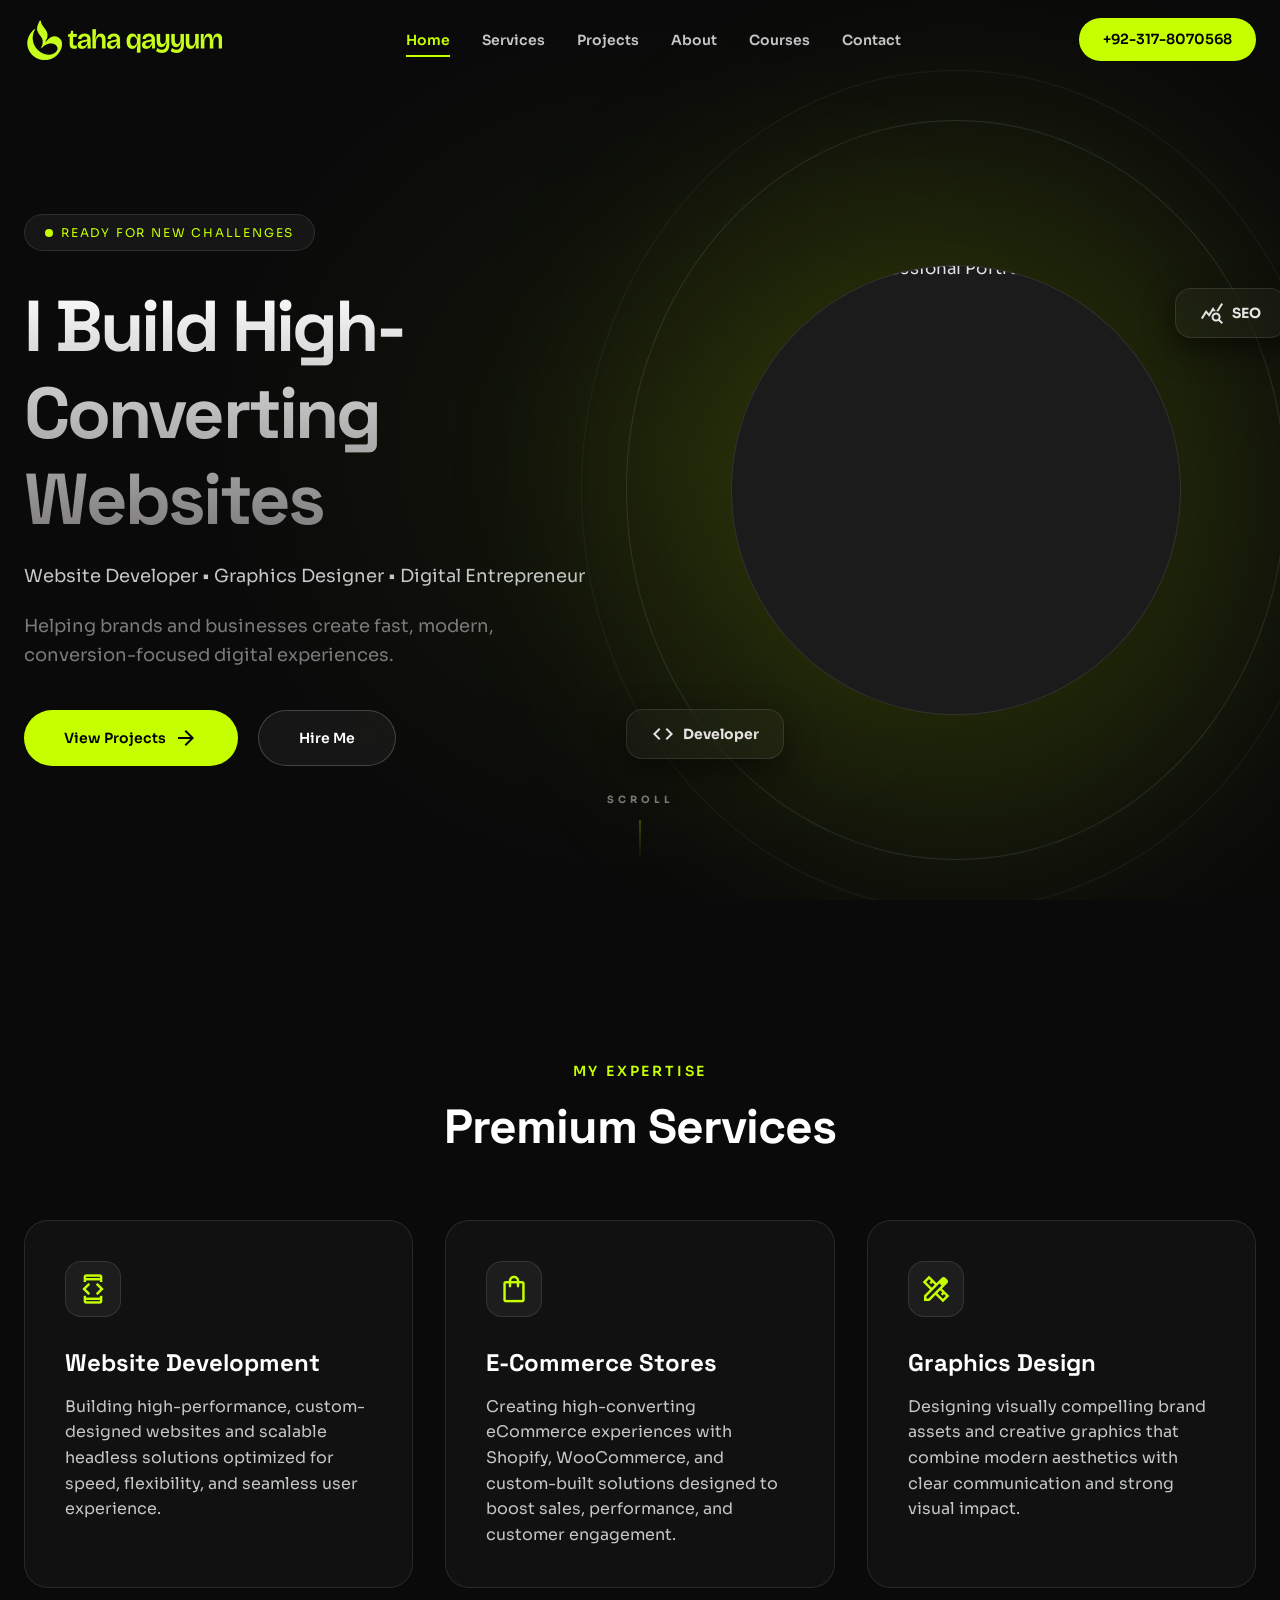
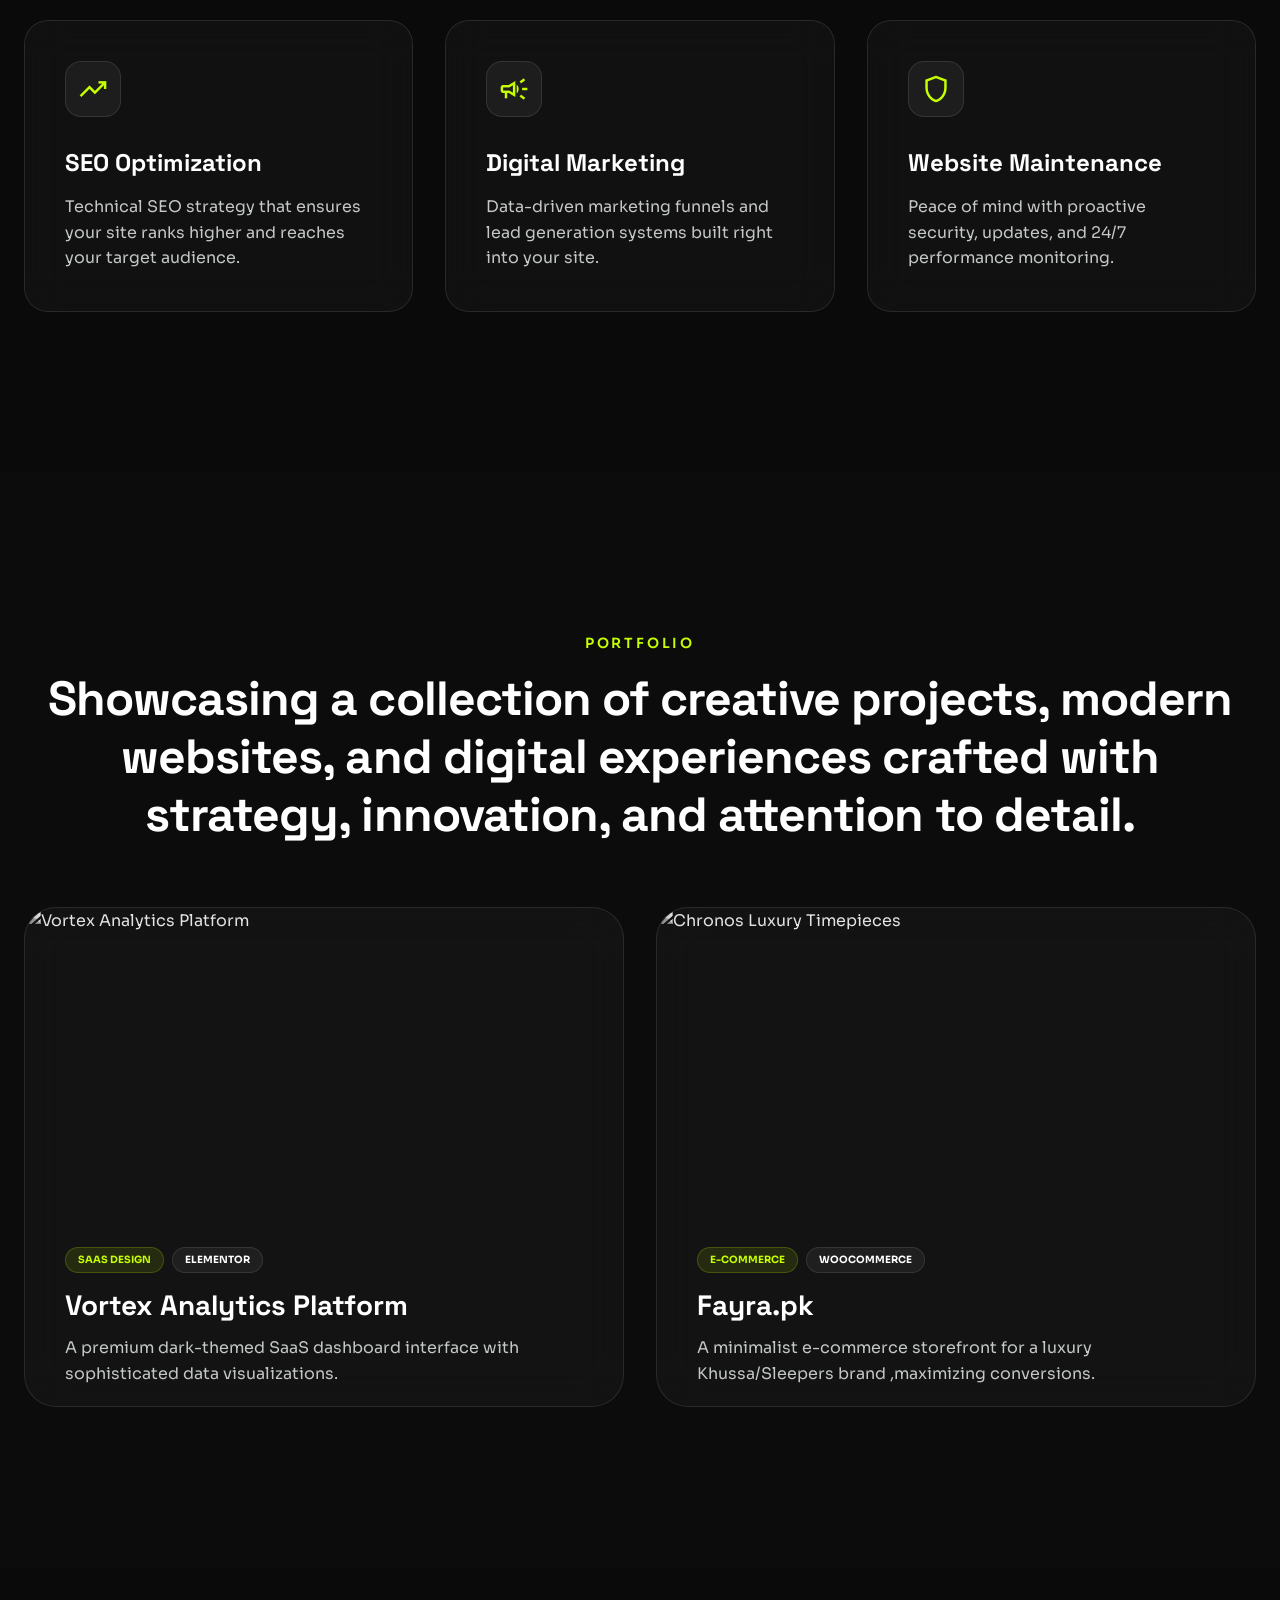
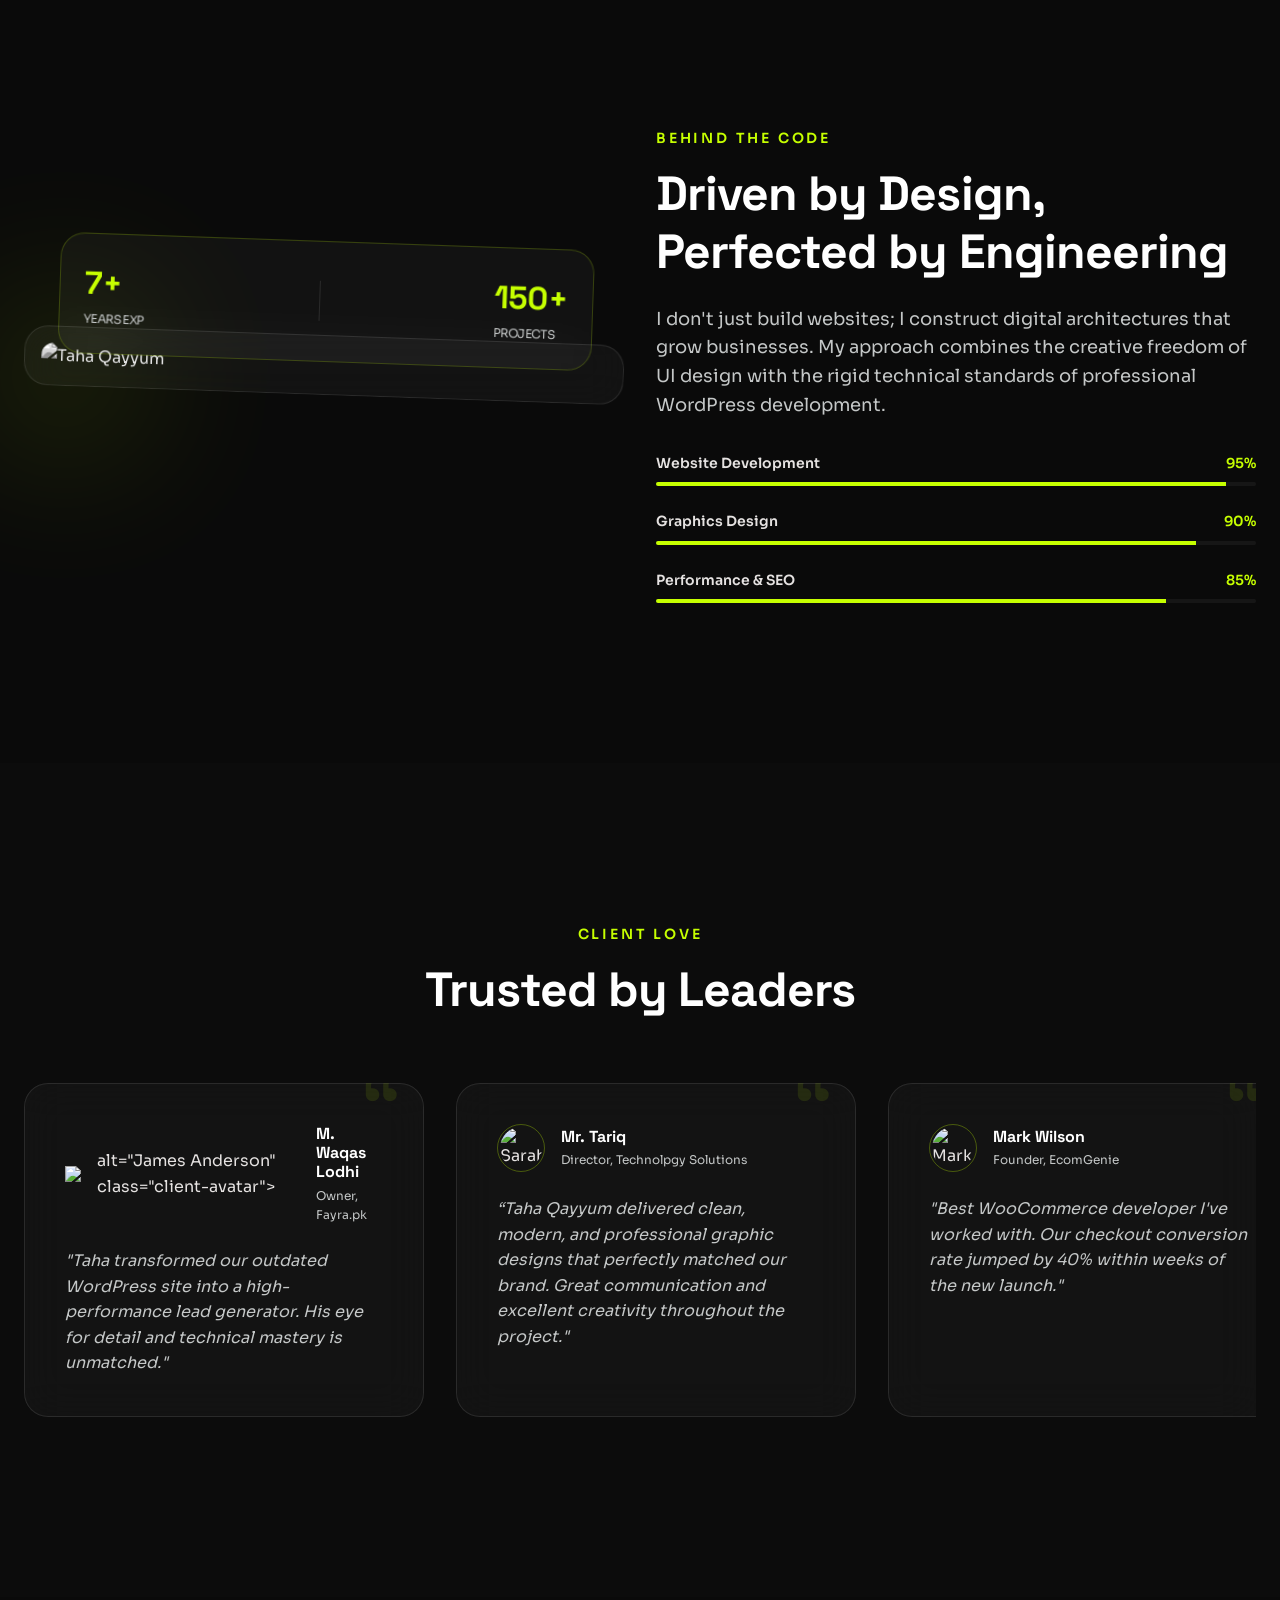
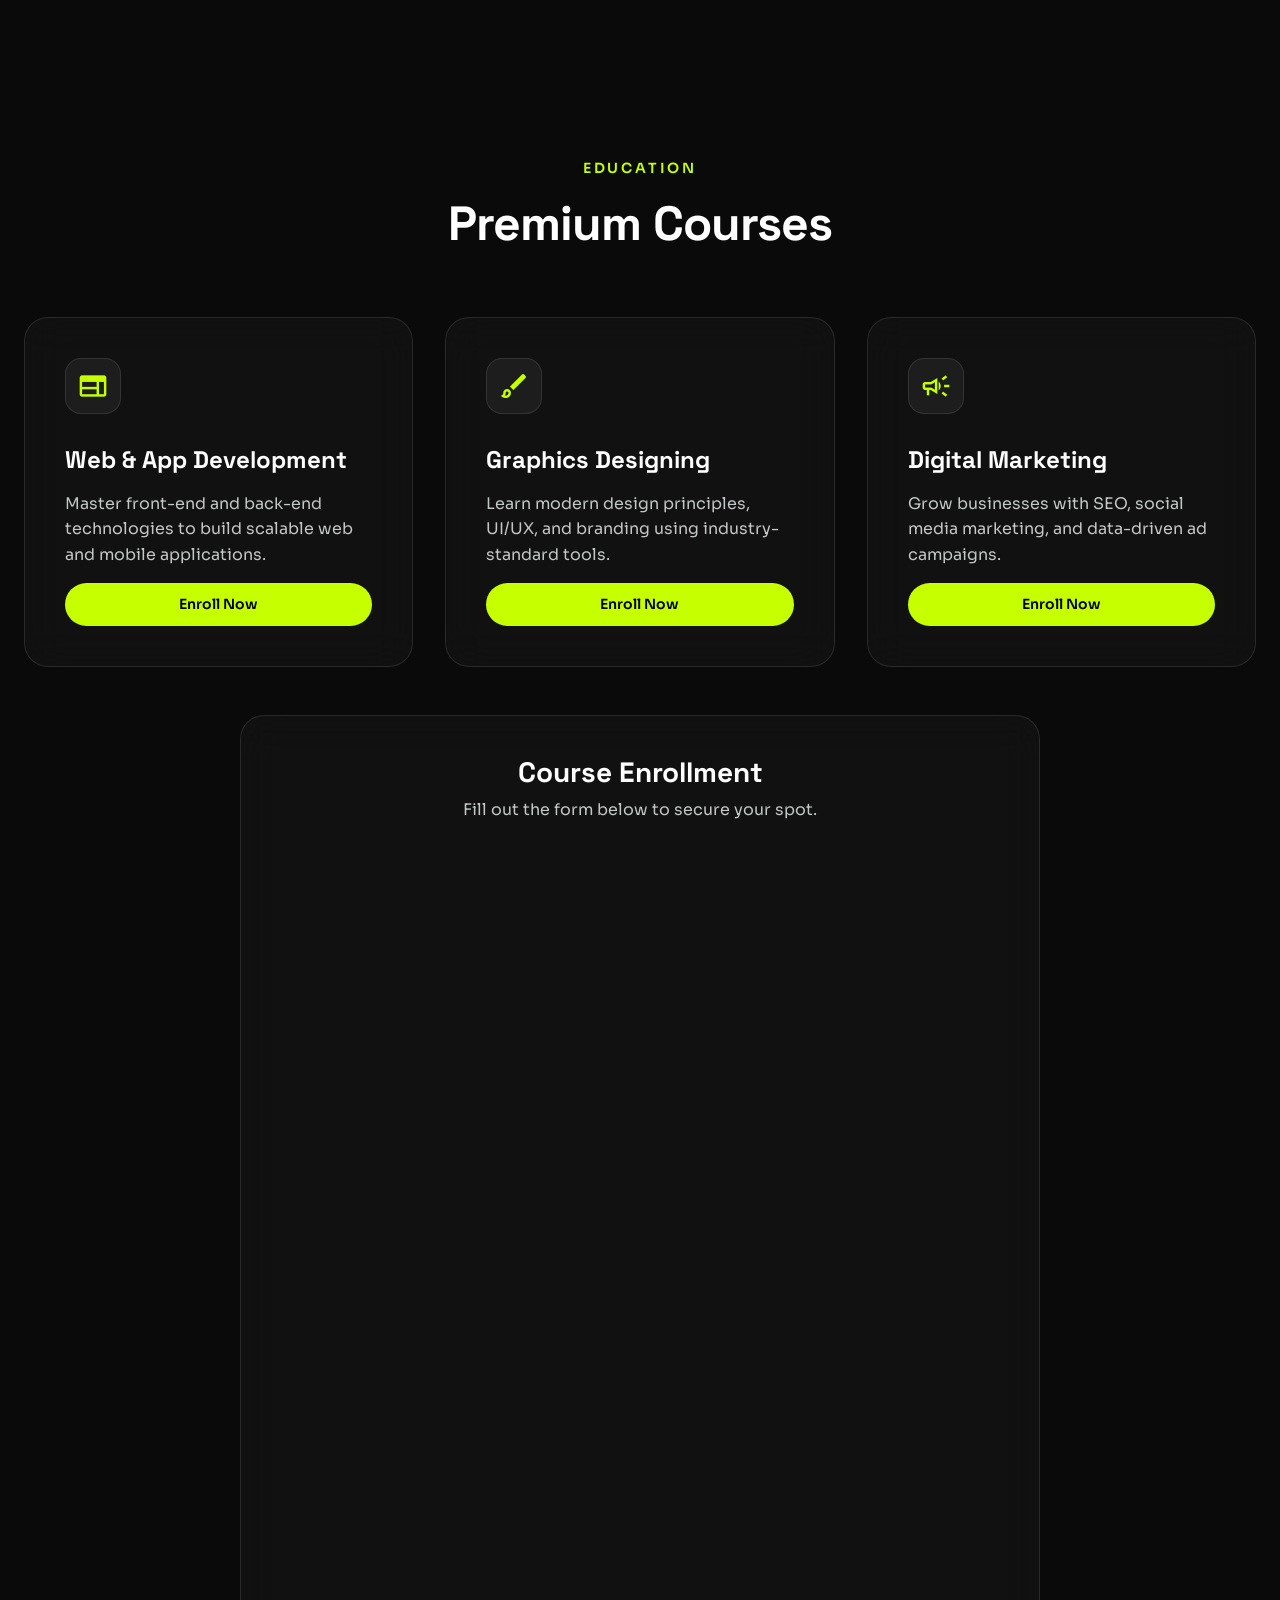
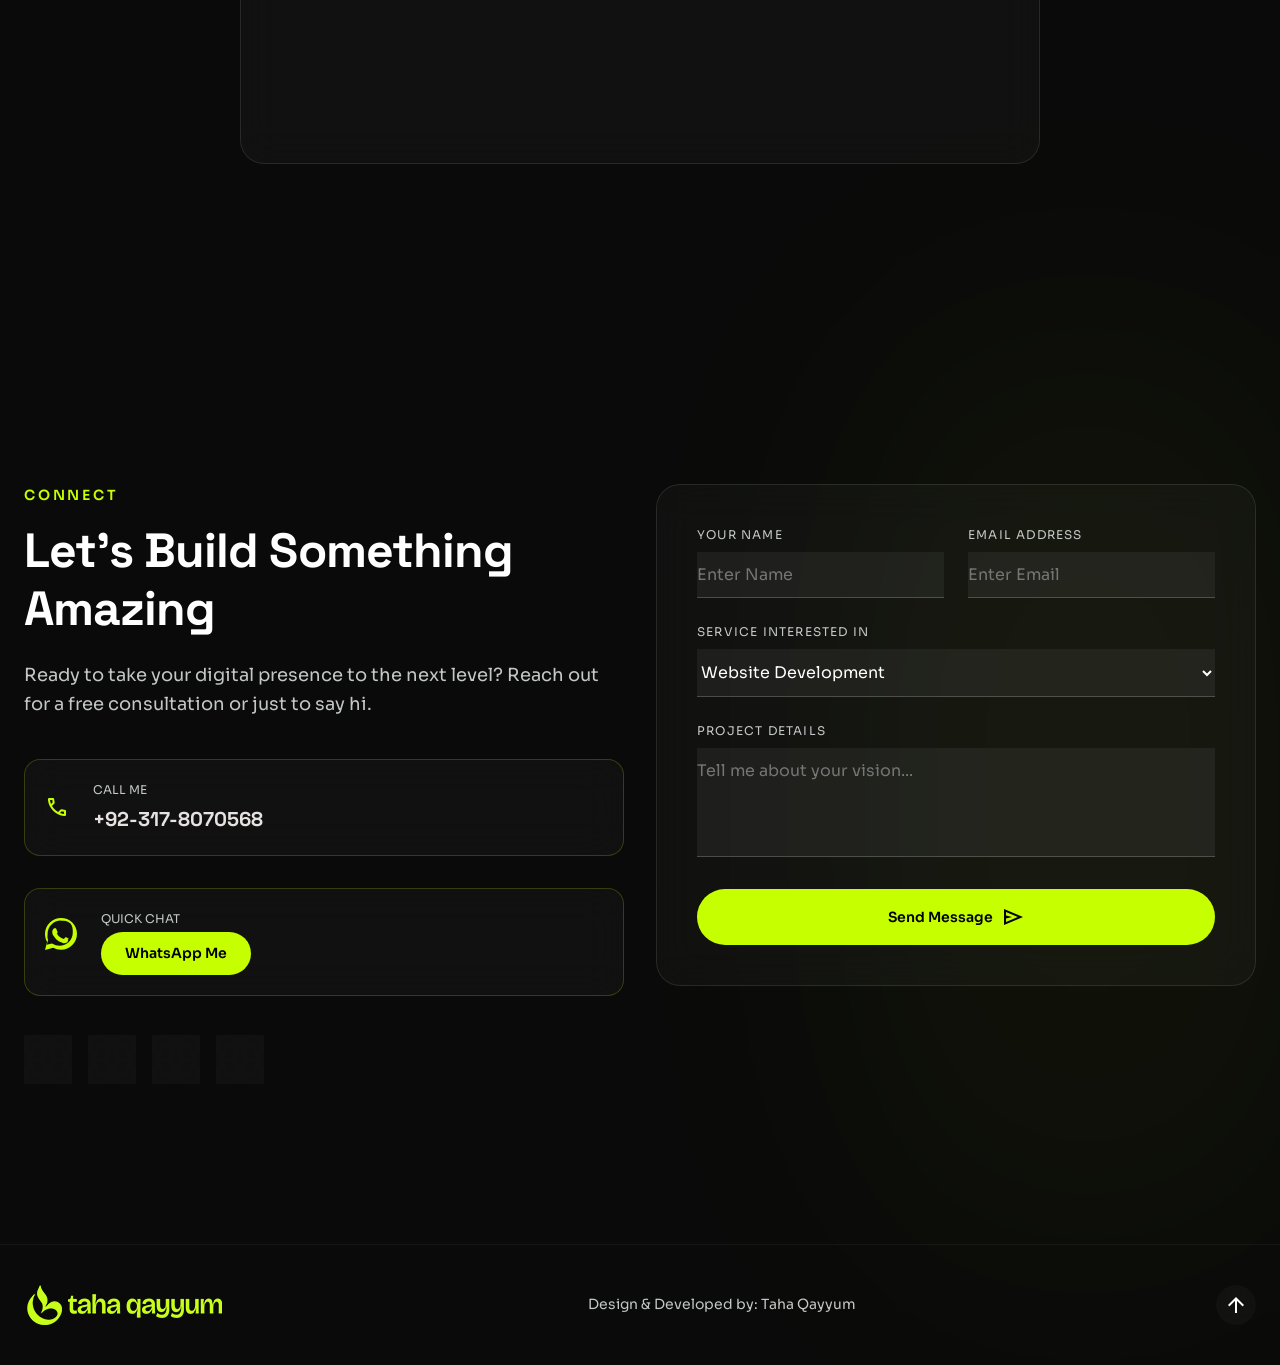
==== index.html @ 2db75198 "Apply user content and text updates" ====
<!DOCTYPE html>
<html lang="en">

<head>
    <meta charset="UTF-8">
    <meta name="viewport" content="width=device-width, initial-scale=1.0">
    <title>Taha Qayyum | WordPress Developer & UI Designer</title>

    <!-- SEO Meta Tags -->
    <meta name="description"
        content="Taha Qayyum - Professional WordPress Developer, UI Designer, and Digital Entrepreneur. Crafting fast, modern, conversion-focused digital experiences.">
    <meta name="keywords" content="WordPress Developer, UI Designer, Digital Entrepreneur, Web Design, E-Commerce, SEO">

    <!-- Fonts -->
    <link rel="preconnect" href="https://fonts.googleapis.com">
    <link rel="preconnect" href="https://fonts.gstatic.com" crossorigin>
    <link
        href="https://fonts.googleapis.com/css2?family=Space+Grotesk:wght@400;500;600;700&family=Sora:wght@300;400;500;600;700&display=swap"
        rel="stylesheet">

    <!-- Icons -->
    <link rel="stylesheet"
        href="https://fonts.googleapis.com/css2?family=Material+Symbols+Outlined:opsz,wght,FILL,GRAD@20..48,100..700,0..1,-50..200" />

    <!-- CSS & JS -->
    <link rel="stylesheet" href="style.css">
    <script src="script.js" defer></script>
</head>

<body>
    <!-- Preloader -->
    <div id="preloader" class="preloader">
        <div class="loader-content">
            <img src="taha-logo.png" alt="Taha Qayyum Logo" class="loader-logo">
            <div class="loader-progress-container">
                <div id="loader-progress-bar" class="loader-progress-bar"></div>
            </div>
            <div id="loader-percentage" class="loader-percentage font-display">0%</div>
        </div>
    </div>

    <!-- Header / Navbar -->
    <header id="header" class="header">
        <div class="container header-container">
            <a href="#" class="logo-link">
                <img src="Taha%20weblogo.png" alt="Taha Qayyum Logo" class="logo">
            </a>
            <nav class="nav">
                <ul class="nav-list">
                    <li><a href="#home" class="nav-link active">Home</a></li>
                    <li><a href="#services" class="nav-link">Services</a></li>
                    <li><a href="#projects" class="nav-link">Projects</a></li>
                    <li><a href="#about" class="nav-link">About</a></li>
                    <li><a href="#courses" class="nav-link">Courses</a></li>
                    <li><a href="#contact" class="nav-link">Contact</a></li>
                </ul>
            </nav>
            <a href="#contact" class="btn btn-primary btn-sm hidden-mobile">+92-317-8070568</a>
            <button class="mobile-menu-btn">
                <span class="material-symbols-outlined">menu</span>
            </button>
        </div>
    </header>

    <main>
        <!-- Hero Section -->
        <section id="home" class="hero">
            <div class="hero-glow"></div>
            <div class="container hero-container grid-2-col">
                <div class="hero-content animate-on-scroll">
                    <span class="badge">Ready for new challenges</span>
                    <h1 class="hero-title">I Build High-Converting<br>Websites</h1>
                    <h2 class="hero-subtitle">Website Developer &bull; Graphics Designer &bull; Digital Entrepreneur
                    </h2>
                    <p class="hero-text">Helping brands and businesses create fast, modern, conversion-focused digital
                        experiences.</p>
                    <div class="hero-buttons">
                        <a href="#projects" class="btn btn-primary">
                            View Projects
                            <span class="material-symbols-outlined icon-right">arrow_forward</span>
                        </a>
                        <a href="#contact" class="btn btn-secondary">Hire Me</a>
                    </div>
                </div>
                <div class="hero-image-wrapper animate-on-scroll delay-1">
                    <div class="hero-image-glow"></div>
                    <div class="floating-shapes shape-1"></div>
                    <div class="floating-shapes shape-2"></div>
                    <div class="hero-image-container glass-card">
                        <img src="https://lh3.googleusercontent.com/aida-public/[base64]"
                            alt="Taha Qayyum Professional Portrait" class="hero-image">
                    </div>
                    <!-- Tech Badges -->
                    <div class="tech-badge badge-wp glass-card">
                        <span class="material-symbols-outlined">code</span> Developer
                    </div>
                    <div class="tech-badge badge-seo glass-card">
                        <span class="material-symbols-outlined">query_stats</span> SEO
                    </div>
                </div>
            </div>
            <div class="scroll-indicator">
                <span>Scroll</span>
                <div class="scroll-line"></div>
            </div>
        </section>

        <!-- Services Section -->
        <section id="services" class="services section">
            <div class="container">
                <div class="section-header text-center animate-on-scroll">
                    <span class="section-subtitle">My Expertise</span>
                    <h2 class="section-title">Premium Services</h2>
                </div>
                <div class="services-grid grid-3-col">
                    <div class="service-card glass-card animate-on-scroll delay-1">
                        <div class="service-icon"><span class="material-symbols-outlined">developer_mode</span></div>
                        <h3 class="service-title">Website Development</h3>
                        <p class="service-text">Building high-performance, custom-designed websites and scalable
                            headless solutions optimized for speed, flexibility, and seamless user experience.</p>
                    </div>
                    <div class="service-card glass-card animate-on-scroll delay-2">
                        <div class="service-icon"><span class="material-symbols-outlined">shopping_bag</span></div>
                        <h3 class="service-title">E-Commerce Stores</h3>
                        <p class="service-text">Creating high-converting eCommerce experiences with Shopify,
                            WooCommerce, and custom-built solutions designed to boost sales, performance, and customer
                            engagement.</p>
                    </div>
                    <div class="service-card glass-card animate-on-scroll delay-3">
                        <div class="service-icon"><span class="material-symbols-outlined">design_services</span></div>
                        <h3 class="service-title">Graphics Design</h3>
                        <p class="service-text">Designing visually compelling brand assets and creative graphics that
                            combine modern aesthetics with clear communication and strong visual impact.</p>
                    </div>
                    <div class="service-card glass-card animate-on-scroll delay-1">
                        <div class="service-icon"><span class="material-symbols-outlined">trending_up</span></div>
                        <h3 class="service-title">SEO Optimization</h3>
                        <p class="service-text">Technical SEO strategy that ensures your site ranks higher and reaches
                            your target audience.</p>
                    </div>
                    <div class="service-card glass-card animate-on-scroll delay-2">
                        <div class="service-icon"><span class="material-symbols-outlined">campaign</span></div>
                        <h3 class="service-title">Digital Marketing</h3>
                        <p class="service-text">Data-driven marketing funnels and lead generation systems built right
                            into your site.</p>
                    </div>
                    <div class="service-card glass-card animate-on-scroll delay-3">
                        <div class="service-icon"><span class="material-symbols-outlined">shield</span></div>
                        <h3 class="service-title">Website Maintenance</h3>
                        <p class="service-text">Peace of mind with proactive security, updates, and 24/7 performance
                            monitoring.</p>
                    </div>
                </div>
            </div>
        </section>

        <!-- Projects Section -->
        <section id="projects" class="projects section dark-bg">
            <div class="container">
                <div class="section-header text-center animate-on-scroll">
                    <span class="section-subtitle">Portfolio</span>
                    <h2 class="section-title">Showcasing a collection of creative projects, modern websites, and digital
                        experiences crafted with strategy, innovation, and attention to detail.</h2>
                </div>
                <div class="projects-grid grid-2-col">
                    <div class="project-card glass-card animate-on-scroll delay-1">
                        <div class="project-image-wrapper">
                            <img src="https://lh3.googleusercontent.com/aida-public/[base64]"
                                alt="Vortex Analytics Platform" class="project-image">
                            <div class="project-overlay">
                                <a href="#" class="btn btn-white">View Case Study <span
                                        class="material-symbols-outlined icon-right">open_in_new</span></a>
                            </div>
                        </div>
                        <div class="project-info">
                            <div class="project-tags">
                                <span class="tag tag-accent">SaaS Design</span>
                                <span class="tag">Elementor</span>
                            </div>
                            <h3 class="project-title">Vortex Analytics Platform</h3>
                            <p class="project-desc">A premium dark-themed SaaS dashboard interface with sophisticated
                                data visualizations.</p>
                        </div>
                    </div>
                    <div class="project-card glass-card animate-on-scroll delay-2">
                        <div class="project-image-wrapper">
                            <img src="fayra.pk.jpeg" alt="Chronos Luxury Timepieces" class="project-image">
                            <div class="project-overlay">
                                <a href="https://fayra.pk/" class="btn btn-white">View Store <span
                                        class="material-symbols-outlined icon-right">open_in_new</span></a>
                            </div>
                        </div>
                        <div class="project-info">
                            <div class="project-tags">
                                <span class="tag tag-accent">E-Commerce</span>
                                <span class="tag">WooCommerce</span>
                            </div>
                            <h3 class="project-title">Fayra.pk</h3>
                            <p class="project-desc">A minimalist e-commerce storefront for a luxury Khussa/Sleepers
                                brand
                                ,maximizing conversions.</p>
                        </div>
                    </div>
                </div>
            </div>
        </section>

        <!-- About Section -->
        <section id="about" class="about section">
            <div class="container grid-2-col items-center">
                <div class="about-image-wrapper animate-on-scroll">
                    <div class="about-glow"></div>
                    <div class="glass-card about-image-card">
                        <img src="https://lh3.googleusercontent.com/aida-public/[base64]"
                            alt="Taha Qayyum" class="about-image">
                        <div class="experience-badge glass-card">
                            <div class="exp-item">
                                <span class="exp-number">7+</span>
                                <span class="exp-text">Years Exp</span>
                            </div>
                            <div class="divider"></div>
                            <div class="exp-item">
                                <span class="exp-number">150+</span>
                                <span class="exp-text">Projects</span>
                            </div>
                        </div>
                    </div>
                </div>
                <div class="about-content animate-on-scroll delay-1">
                    <span class="section-subtitle">Behind the Code</span>
                    <h2 class="section-title">Driven by Design, Perfected by Engineering</h2>
                    <p class="about-text">I don't just build websites; I construct digital architectures that grow
                        businesses. My approach combines the creative freedom of UI design with the rigid technical
                        standards of professional WordPress development.</p>

                    <div class="skills">
                        <div class="skill-item">
                            <div class="skill-info">
                                <span class="skill-name">Website Development</span>
                                <span class="skill-percentage">95%</span>
                            </div>
                            <div class="skill-bar">
                                <div class="skill-progress" data-width="95%"></div>
                            </div>
                        </div>
                        <div class="skill-item">
                            <div class="skill-info">
                                <span class="skill-name">Graphics Design</span>
                                <span class="skill-percentage">90%</span>
                            </div>
                            <div class="skill-bar">
                                <div class="skill-progress" data-width="90%"></div>
                            </div>
                        </div>
                        <div class="skill-item">
                            <div class="skill-info">
                                <span class="skill-name">Performance & SEO</span>
                                <span class="skill-percentage">85%</span>
                            </div>
                            <div class="skill-bar">
                                <div class="skill-progress" data-width="85%"></div>
                            </div>
                        </div>
                    </div>
                </div>
            </div>
        </section>

        <!-- Testimonials Section -->
        <section id="testimonials" class="testimonials section dark-bg overflow-hidden">
            <div class="container">
                <div class="section-header text-center animate-on-scroll">
                    <span class="section-subtitle">Client Love</span>
                    <h2 class="section-title">Trusted by Leaders</h2>
                </div>
                <div class="testimonials-carousel-wrapper animate-on-scroll delay-1">
                    <div class="testimonials-carousel">
                        <div class="testimonial-card glass-card">
                            <div class="quote-icon">“</div>
                            <div class="client-info">
                                <img src="fayra.pk.jpeg">
                                alt="James Anderson" class="client-avatar">
                                <div>
                                    <h4 class="client-name">M. Waqas Lodhi</h4>
                                    <p class="client-role">Owner, Fayra.pk</p>
                                </div>
                            </div>
                            <p class="client-review">"Taha transformed our outdated WordPress site into a
                                high-performance lead generator. His eye for detail and technical mastery is unmatched."
                            </p>
                        </div>
                        <div class="testimonial-card glass-card">
                            <div class="quote-icon">“</div>
                            <div class="client-info">
                                <img src="https://lh3.googleusercontent.com/aida-public/[base64]"
                                    alt="Sarah Mitchell" class="client-avatar">
                                <div>
                                    <h4 class="client-name">Mr. Tariq</h4>
                                    <p class="client-role">Director, Technolpgy Solutions</p>
                                </div>
                            </div>
                            <p class="client-review">“Taha Qayyum delivered clean, modern, and professional graphic
                                designs that perfectly matched our brand. Great communication and excellent creativity
                                throughout the project."</p>
                        </div>
                        <div class="testimonial-card glass-card">
                            <div class="quote-icon">“</div>
                            <div class="client-info">
                                <img src="https://lh3.googleusercontent.com/aida-public/[base64]"
                                    alt="Mark Wilson" class="client-avatar">
                                <div>
                                    <h4 class="client-name">Mark Wilson</h4>
                                    <p class="client-role">Founder, EcomGenie</p>
                                </div>
                            </div>
                            <p class="client-review">"Best WooCommerce developer I've worked with. Our checkout
                                conversion rate jumped by 40% within weeks of the new launch."</p>
                        </div>
                        <div class="testimonial-card glass-card">
                            <div class="quote-icon">“</div>
                            <div class="client-info">
                                <img src="https://lh3.googleusercontent.com/aida-public/[base64]"
                                    alt="James Anderson" class="client-avatar">
                                <div>
                                    <h4 class="client-name">James Anderson</h4>
                                    <p class="client-role">CEO, TechFlow Systems</p>
                                </div>
                            </div>
                            <p class="client-review">"Taha transformed our outdated WordPress site into a
                                high-performance lead generator. His eye for detail and technical mastery is unmatched."
                            </p>
                        </div>
                    </div>
                </div>
            </div>
        </section>

        <!-- Courses Section -->
        <section id="courses" class="courses section">
            <div class="container">
                <div class="section-header text-center animate-on-scroll">
                    <span class="section-subtitle">Education</span>
                    <h2 class="section-title">Premium Courses</h2>
                </div>
                <div class="courses-grid grid-3-col">
                    <div class="course-card glass-card animate-on-scroll delay-1">
                        <div class="course-icon"><span class="material-symbols-outlined">web</span></div>
                        <h3 class="course-title">Web & App Development</h3>
                        <p class="course-text">Master front-end and back-end technologies to build scalable web and
                            mobile applications.</p>
                        <a href="#enroll-form" class="btn btn-primary btn-sm w-full mt-4 enroll-btn"
                            data-course="Web & App Development">Enroll Now</a>
                    </div>
                    <div class="course-card glass-card animate-on-scroll delay-2">
                        <div class="course-icon"><span class="material-symbols-outlined">brush</span></div>
                        <h3 class="course-title">Graphics Designing</h3>
                        <p class="course-text">Learn modern design principles, UI/UX, and branding using
                            industry-standard tools.</p>
                        <a href="#enroll-form" class="btn btn-primary btn-sm w-full mt-4 enroll-btn"
                            data-course="Graphics Designing">Enroll Now</a>
                    </div>
                    <div class="course-card glass-card animate-on-scroll delay-3">
                        <div class="course-icon"><span class="material-symbols-outlined">campaign</span></div>
                        <h3 class="course-title">Digital Marketing</h3>
                        <p class="course-text">Grow businesses with SEO, social media marketing, and data-driven ad
                            campaigns.</p>
                        <a href="#enroll-form" class="btn btn-primary btn-sm w-full mt-4 enroll-btn"
                            data-course="Digital Marketing">Enroll Now</a>
                    </div>
                </div>

                <!-- Enrollment Form -->
                <div id="enroll-form" class="enroll-form-wrapper glass-card animate-on-scroll mt-12"
                    style="padding-bottom: 0;">
                    <div class="form-header text-center mb-8">
                        <h3 class="font-display"
                            style="font-size: 28px; color: #fff; font-weight: 700; margin-bottom: 8px;">Course
                            Enrollment</h3>
                        <p style="color: var(--text-secondary);">Fill out the form below to secure your spot.</p>
                    </div>
                    <iframe
                        src="https://docs.google.com/forms/d/e/1FAIpQLSel1hntglDZO-1o-4SkBW_HUwoCmtnmIVk6bp5cI33d743f8Q/viewform?embedded=true"
                        width="100%" height="900" frameborder="0" marginheight="0" marginwidth="0">Loading…</iframe>
                </div>
            </div>
        </section>

        <!-- Contact Section -->
        <section id="contact" class="contact section">
            <div class="contact-glow"></div>
            <div class="container grid-2-col">
                <div class="contact-content animate-on-scroll">
                    <span class="section-subtitle">Connect</span>
                    <h2 class="section-title">Let's Build Something Amazing</h2>
                    <p class="contact-text">Ready to take your digital presence to the next level? Reach out for a free
                        consultation or just to say hi.</p>

                    <div class="contact-cards">
                        <div class="contact-card glass-card">
                            <span class="material-symbols-outlined icon">call</span>
                            <div>
                                <span class="label">Call Me</span>
                                <a href="tel:+923178070568" class="value">+92-317-8070568</a>
                            </div>
                        </div>
                        <div class="contact-card glass-card">
                            <svg fill="currentColor" viewBox="0 0 24 24" width="32" height="32"
                                style="color: var(--accent-lime); margin-bottom: 16px; display: block;">
                                <path
                                    d="M12.031 0C5.385 0 .004 5.378.004 12.022c0 2.12.553 4.193 1.603 6.01L0 24l6.115-1.604c1.748.964 3.733 1.472 5.91 1.472h.005C18.675 23.868 24 18.49 24 11.846 24 8.625 22.748 5.6 20.472 3.325 18.196 1.052 15.172 0 12.031 0zm0 1.996c2.593 0 5.032.101 6.866 1.935s1.936 4.271 1.936 6.866c0 5.498-4.475 9.97-9.973 9.97-1.854 0-3.667-.487-5.253-1.428l-.377-.224-3.905 1.025 1.042-3.805-.246-.39A9.912 9.912 0 011.96 11.94c0-5.497 4.476-9.972 9.973-9.972h.001zm6.052 13.567c-.332-.167-1.965-.968-2.27-1.079-.304-.112-.475-.167-.674.065-.2.233-.761.884-.932 1.066-.171.182-.345.205-.678.038-2.316-1.163-3.342-1.92-4.521-3.904-.176-.296.096-.28.423-.935.056-.112.028-.21-.028-.293-.056-.084-.675-1.626-.924-2.227-.243-.586-.49-.506-.673-.515-.171-.008-.368-.01-.564-.01-.197 0-.517.074-.787.368-.27.294-1.031 1.008-1.031 2.457 0 1.448 1.057 2.85 1.204 3.045.147.195 2.079 3.176 5.037 4.453.704.305 1.253.486 1.683.621.706.223 1.348.192 1.854.116.566-.084 1.742-.712 1.988-1.4.246-.688.246-1.278.173-1.4-.074-.122-.27-.195-.603-.362z" />
                            </svg>
                            <div>
                                <span class="label">Quick Chat</span>
                                <a href="https://wa.me/923178070568" target="_blank"
                                    class="btn btn-primary btn-sm mt-2">
                                    WhatsApp Me
                                </a>
                            </div>
                        </div>
                    </div>

                    <div class="social-links">
                        <a href="https://www.facebook.com/taha.qayyum.2025" class="social-link glass-card"><svg
                                fill="currentColor" viewBox="0 0 24 24" width="20" height="20">
                                <path
                                    d="M14 13.5h2.5l1-4H14v-2c0-1.03 0-2 2-2h1.5V2.14c-.326-.043-1.557-.14-2.857-.14C11.928 2 10 3.657 10 6.7v2.8H7.5v4H10v11.2h4V13.5z" />
                            </svg></a>
                        <a href="#" class="social-link glass-card"><svg fill="currentColor" viewBox="0 0 24 24"
                                width="20" height="20">
                                <path
                                    d="M12 2.163c3.204 0 3.584.012 4.85.07 3.252.148 4.771 1.691 4.919 4.919.058 1.265.069 1.645.069 4.849 0 3.205-.012 3.584-.069 4.849-.149 3.225-1.664 4.771-4.919 4.919-1.266.058-1.644.07-4.85.07-3.204 0-3.584-.012-4.849-.07-3.26-.149-4.771-1.699-4.919-4.92-.058-1.265-.07-1.644-.07-4.849 0-3.204.013-3.583.07-4.849.149-3.227 1.664-4.771 4.919-4.919 1.266-.057 1.645-.069 4.849-.069zM12 0C8.741 0 8.333.014 7.053.072 2.695.272.273 2.69.073 7.052.014 8.333 0 8.741 0 12c0 3.259.014 3.668.072 4.948.2 4.358 2.618 6.78 6.98 6.98C8.333 23.986 8.741 24 12 24c3.259 0 3.668-.014 4.948-.072 4.354-.2 6.782-2.618 6.979-6.98.059-1.28.073-1.689.073-4.948 0-3.259-.014-3.667-.072-4.947-.196-4.354-2.617-6.78-6.979-6.98C15.668.014 15.259 0 12 0zm0 5.838a6.162 6.162 0 100 12.324 6.162 6.162 0 000-12.324zM12 16a4 4 0 110-8 4 4 0 010 8zm6.406-11.845a1.44 1.44 0 100 2.881 1.44 1.44 0 000-2.881z" />
                            </svg></a>
                        <a href="#" class="social-link glass-card"><svg fill="currentColor" viewBox="0 0 24 24"
                                width="20" height="20">
                                <path
                                    d="M12 .297c-6.63 0-12 5.373-12 12 0 5.303 3.438 9.8 8.205 11.385.6.113.82-.258.82-.577 0-.285-.01-1.04-.015-2.04-3.338.724-4.042-1.61-4.042-1.61C4.422 18.07 3.633 17.7 3.633 17.7c-1.087-.744.084-.729.084-.729 1.205.084 1.838 1.236 1.838 1.236 1.07 1.835 2.809 1.305 3.495.998.108-.776.417-1.305.76-1.605-2.665-.3-5.466-1.332-5.466-5.93 0-1.31.465-2.38 1.235-3.22-.135-.303-.54-1.523.105-3.176 0 0 1.005-.322 3.3 1.23.96-.267 1.98-.399 3-.405 1.02.006 2.04.138 3 .405 2.28-1.552 3.285-1.23 3.285-1.23.645 1.653.24 2.873.12 3.176.765.84 1.23 1.91 1.23 3.22 0 4.61-2.805 5.625-5.475 5.92.42.36.81 1.096.81 2.22 0 1.606-.015 2.896-.015 3.286 0 .315.21.69.825.57C20.565 22.092 24 17.592 24 12.297c0-6.627-5.373-12-12-12" />
                            </svg></a>
                        <a href="#" class="social-link glass-card"><svg fill="currentColor" viewBox="0 0 24 24"
                                width="20" height="20">
                                <path
                                    d="M20.447 20.452h-3.554v-5.569c0-1.328-.027-3.037-1.852-3.037-1.853 0-2.136 1.445-2.136 2.939v5.667H9.351V9h3.414v1.561h.046c.477-.9 1.637-1.85 3.37-1.85 3.601 0 4.267 2.37 4.267 5.455v6.286zM5.337 7.433c-1.144 0-2.063-.926-2.063-2.065 0-1.138.92-2.063 2.063-2.063 1.14 0 2.064.925 2.064 2.063 0 1.139-.925 2.065-2.064 2.065zm1.782 13.019H3.555V9h3.564v11.452zM22.225 0H1.771C.792 0 0 .774 0 1.729v20.542C0 23.227.792 24 1.771 24h20.451C23.2 24 24 23.227 24 22.271V1.729C24 .774 23.2 0 22.222 0h.003z" />
                            </svg></a>
                    </div>
                </div>

                <div class="contact-form-wrapper animate-on-scroll delay-1">
                    <form class="contact-form glass-card">
                        <div class="form-group-row">
                            <div class="form-group">
                                <label for="name">Your Name</label>
                                <input type="text" id="name" placeholder="Enter Name" required>
                            </div>
                            <div class="form-group">
                                <label for="email">Email Address</label>
                                <input type="email" id="email" placeholder="Enter Email" required>
                            </div>
                        </div>
                        <div class="form-group">
                            <label for="service">Service Interested In</label>
                            <select id="service">
                                <option value="wp">Website Development</option>
                                <option value="ecom">E-Commerce Store</option>
                                <option value="design">Graphics Design</option>
                                <option value="seo">SEO Optimization</option>
                                <option value="maintenance">Website Maintenance</option>
                                <option value="marketing">Digital Marketing</option>
                            </select>
                        </div>
                        <div class="form-group">
                            <label for="message">Project Details</label>
                            <textarea id="message" rows="4" placeholder="Tell me about your vision..."
                                required></textarea>
                        </div>
                        <button type="submit" class="btn btn-primary w-full">
                            Send Message <span class="material-symbols-outlined icon-right">send</span>
                        </button>
                    </form>
                </div>
            </div>
        </section>
    </main>

    <!-- Footer -->
    <footer class="footer border-top">
        <div class="container footer-container">
            <div class="footer-logo">
                <img src="Taha%20weblogo.png" alt="Taha Qayyum Logo">
            </div>
            <p class="copyright" style="flex: 1; text-align: center;">Design & Developed by: Taha Qayyum</p>
            <button id="back-to-top" class="back-to-top glass-card">
                <span class="material-symbols-outlined">arrow_upward</span>
            </button>
        </div>
    </footer>

    <!-- Footer Ends -->

</body>

</html>
---- style.css ----
/* ==========================================================================
   CSS Variables
   ========================================================================== */
:root {
    /* Colors */
    --bg-color: #0A0A0A;
    --surface: #131313;
    --surface-container-low: #1c1b1b;
    --surface-container: #20201f;
    --surface-container-high: #2a2a2a;
    --text-primary: #e5e2e1;
    --text-secondary: #c4c7c7;
    --text-tertiary: #7b7979;
    --accent-lime: #C6FF00;
    --accent-lime-dim: rgba(198, 255, 0, 0.2);
    --border-color: rgba(255, 255, 255, 0.1);
    
    /* Typography */
    --font-display: 'Space Grotesk', sans-serif;
    --font-body: 'Sora', sans-serif;
    
    /* Spacing */
    --container-max: 1280px;
    --gutter: 32px;
    --section-gap: 160px;
    
    /* Transitions */
    --transition-fast: 0.2s ease;
    --transition-medium: 0.4s ease;
    --transition-slow: 0.7s cubic-bezier(0.2, 0.8, 0.2, 1);
}

/* ==========================================================================
   Global Reset & Base
   ========================================================================== */
* {
    margin: 0;
    padding: 0;
    box-sizing: border-box;
}

html {
    scroll-behavior: smooth;
    overflow-x: hidden;
}

body {
    background-color: var(--bg-color);
    color: var(--text-primary);
    font-family: var(--font-body);
    font-size: 16px;
    line-height: 1.6;
    overflow-x: hidden;
    -webkit-font-smoothing: antialiased;
}

::selection {
    background-color: var(--accent-lime-dim);
    color: #fff;
}

/* Scrollbar */
::-webkit-scrollbar { width: 6px; }
::-webkit-scrollbar-track { background: transparent; }
::-webkit-scrollbar-thumb { background: var(--surface-container-high); border-radius: 10px; }
::-webkit-scrollbar-thumb:hover { background: var(--accent-lime); }

/* Typography */
h1, h2, h3, h4, h5, h6 {
    font-family: var(--font-display);
    font-weight: 700;
    line-height: 1.2;
    color: #fff;
}

a {
    color: inherit;
    text-decoration: none;
    transition: var(--transition-fast);
}

img {
    max-width: 100%;
    height: auto;
    display: block;
}

/* ==========================================================================
   Preloader
   ========================================================================== */
.preloader {
    position: fixed;
    top: 0;
    left: 0;
    width: 100%;
    height: 100%;
    background-color: var(--bg-color);
    z-index: 9999;
    display: flex;
    justify-content: center;
    align-items: center;
    transition: opacity 0.6s ease, visibility 0.6s ease;
}

.preloader.hidden {
    opacity: 0;
    visibility: hidden;
}

.loader-content {
    display: flex;
    flex-direction: column;
    align-items: center;
    gap: 16px;
}

.loader-logo {
    max-height: 150px;
    animation: pulse 2s ease-in-out infinite;
}

.loader-progress-container {
    width: 200px;
    height: 4px;
    background: rgba(255, 255, 255, 0.1);
    border-radius: 4px;
    overflow: hidden;
    margin-top: 10px;
}

.loader-progress-bar {
    width: 0%;
    height: 100%;
    background: var(--accent-lime);
    transition: width 0.1s ease;
}

.loader-percentage {
    color: var(--text-secondary);
    font-size: 14px;
    letter-spacing: 0.1em;
    font-weight: 600;
}

@keyframes spin {
    to { transform: rotate(360deg); }
}

@keyframes pulse {
    0%, 100% { opacity: 0.5; }
    50% { opacity: 1; }
}

/* ==========================================================================
   Layout & Utility
   ========================================================================== */
.container {
    max-width: var(--container-max);
    margin: 0 auto;
    padding: 0 24px;
}

.section {
    padding: var(--section-gap) 0;
}

.dark-bg {
    background-color: rgba(14, 14, 14, 0.5);
}

.text-center {
    text-align: center;
}

.grid-2-col {
    display: grid;
    grid-template-columns: 1fr 1fr;
    gap: var(--gutter);
}

.grid-3-col {
    display: grid;
    grid-template-columns: repeat(3, 1fr);
    gap: var(--gutter);
}

.items-center {
    align-items: center;
}

.w-full {
    width: 100%;
}

/* Buttons */
.btn {
    display: inline-flex;
    align-items: center;
    justify-content: center;
    padding: 16px 40px;
    border-radius: 9999px;
    font-family: var(--font-body);
    font-weight: 600;
    font-size: 14px;
    cursor: pointer;
    transition: var(--transition-medium);
    border: none;
    gap: 8px;
}

.btn-sm {
    padding: 10px 24px;
}

.btn-primary {
    background-color: var(--accent-lime);
    color: #000;
}

.btn-primary:hover {
    box-shadow: 0 0 30px rgba(198, 255, 0, 0.4);
    transform: translateY(-2px);
}

.btn-secondary {
    background-color: rgba(255, 255, 255, 0.05);
    border: 1px solid rgba(255, 255, 255, 0.2);
    color: #fff;
    backdrop-filter: blur(10px);
}

.btn-secondary:hover {
    background-color: rgba(255, 255, 255, 0.1);
    border-color: var(--accent-lime);
    color: var(--accent-lime);
}

.btn-white {
    background-color: #fff;
    color: #000;
}

.btn-white:hover {
    background-color: var(--accent-lime);
}

.icon-right {
    transition: transform 0.3s;
}

.btn:hover .icon-right {
    transform: translateX(4px);
}

/* Glassmorphism */
.glass-card {
    background: rgba(255, 255, 255, 0.03);
    backdrop-filter: blur(20px);
    -webkit-backdrop-filter: blur(20px);
    border: 1px solid var(--border-color);
    border-radius: 24px;
    transition: var(--transition-medium);
}

.glass-card:hover {
    border-color: rgba(198, 255, 0, 0.3);
}

/* Badges & Tags */
.badge {
    display: inline-flex;
    align-items: center;
    gap: 8px;
    background: rgba(255, 255, 255, 0.05);
    border: 1px solid rgba(255, 255, 255, 0.1);
    border-radius: 9999px;
    padding: 8px 20px;
    font-size: 12px;
    text-transform: uppercase;
    letter-spacing: 0.15em;
    color: var(--accent-lime);
    backdrop-filter: blur(10px);
    margin-bottom: 32px;
}

.badge::before {
    content: '';
    width: 8px;
    height: 8px;
    background-color: var(--accent-lime);
    border-radius: 50%;
    animation: ping 2s cubic-bezier(0, 0, 0.2, 1) infinite;
}

@keyframes ping {
    75%, 100% { transform: scale(2); opacity: 0; }
}

.tag {
    font-size: 10px;
    text-transform: uppercase;
    font-weight: 700;
    padding: 4px 12px;
    border-radius: 9999px;
    background: rgba(255, 255, 255, 0.05);
    border: 1px solid rgba(255, 255, 255, 0.1);
    color: #fff;
}

.tag-accent {
    background: rgba(198, 255, 0, 0.1);
    border-color: rgba(198, 255, 0, 0.2);
    color: var(--accent-lime);
}

/* Section Headers */
.section-subtitle {
    display: block;
    color: var(--accent-lime);
    font-size: 14px;
    font-weight: 600;
    text-transform: uppercase;
    letter-spacing: 0.2em;
    margin-bottom: 16px;
}

.section-title {
    font-size: 48px;
    letter-spacing: -0.02em;
    margin-bottom: 24px;
}

/* ==========================================================================
   Header
   ========================================================================== */
.header {
    position: fixed;
    top: 0;
    left: 0;
    width: 100%;
    height: 80px;
    z-index: 100;
    transition: var(--transition-medium);
    border-bottom: 1px solid transparent;
}

.header.scrolled {
    background: rgba(10, 10, 10, 0.8);
    backdrop-filter: blur(20px);
    -webkit-backdrop-filter: blur(20px);
    border-bottom: 1px solid rgba(255, 255, 255, 0.05);
}

.header-container {
    height: 100%;
    display: flex;
    justify-content: space-between;
    align-items: center;
}

.logo {
    height: 40px;
}

.nav-list {
    display: flex;
    list-style: none;
    gap: 32px;
}

.nav-link {
    font-size: 14px;
    font-weight: 600;
    color: var(--text-secondary);
    padding: 8px 0;
    position: relative;
}

.nav-link:hover, .nav-link.active {
    color: var(--accent-lime);
}

.nav-link.active::after {
    content: '';
    position: absolute;
    bottom: 0;
    left: 0;
    width: 100%;
    height: 2px;
    background-color: var(--accent-lime);
}

.mobile-menu-btn {
    display: none;
    background: none;
    border: none;
    color: #fff;
    font-size: 24px;
    cursor: pointer;
}

/* ==========================================================================
   Hero Section
   ========================================================================== */
.hero {
    position: relative;
    min-height: 100vh;
    display: flex;
    align-items: center;
    padding-top: 80px;
    overflow: hidden;
}

.hero-glow {
    position: absolute;
    top: 50%;
    left: 50%;
    transform: translate(-50%, -50%);
    width: 80vw;
    height: 80vw;
    background: radial-gradient(circle, rgba(198,255,0,0.05) 0%, transparent 60%);
    z-index: 0;
    pointer-events: none;
}

.hero-container {
    position: relative;
    z-index: 1;
}

.hero-content {
    padding: 60px 0;
}

.hero-title {
    font-size: 72px;
    letter-spacing: -0.04em;
    margin-bottom: 24px;
    background: linear-gradient(180deg, #FFFFFF 0%, #7b7979 100%);
    -webkit-background-clip: text;
    -webkit-text-fill-color: transparent;
}

.hero-subtitle {
    font-family: var(--font-body);
    font-size: 18px;
    font-weight: 400;
    color: var(--text-secondary);
    margin-bottom: 24px;
}

.hero-text {
    font-size: 18px;
    color: var(--text-tertiary);
    margin-bottom: 40px;
    max-width: 500px;
}

.hero-buttons {
    display: flex;
    gap: 20px;
    flex-wrap: wrap;
}

.hero-image-wrapper {
    position: relative;
    display: flex;
    justify-content: center;
    align-items: center;
    height: 100%;
}

.hero-image-glow {
    position: absolute;
    width: 100%;
    height: 100%;
    background: var(--accent-lime);
    filter: blur(120px);
    opacity: 0.15;
    border-radius: 50%;
}

.hero-image-container {
    position: relative;
    width: 100%;
    max-width: 450px;
    aspect-ratio: 1;
    border-radius: 50%;
    overflow: hidden;
    z-index: 2;
    padding: 0;
    background: var(--surface-container-low);
}

.hero-image {
    width: 100%;
    height: 100%;
    object-fit: cover;
    filter: grayscale(100%);
    transition: var(--transition-slow);
    transform: scale(1.05);
}

.hero-image-container:hover .hero-image {
    filter: grayscale(0%);
    transform: scale(1);
}

.floating-shapes {
    position: absolute;
    border: 1px solid rgba(255, 255, 255, 0.1);
    border-radius: 50%;
}

.shape-1 {
    width: 110%;
    height: 110%;
    animation: spin 30s linear infinite;
}

.shape-2 {
    width: 125%;
    height: 125%;
    border-color: rgba(255, 255, 255, 0.05);
    animation: spin 40s linear infinite reverse;
}

@keyframes spin {
    from { transform: rotate(0deg); }
    to { transform: rotate(360deg); }
}

.tech-badge {
    position: absolute;
    padding: 12px 24px;
    border-radius: 16px;
    display: flex;
    align-items: center;
    gap: 8px;
    font-weight: 700;
    font-size: 14px;
    z-index: 3;
    box-shadow: 0 10px 30px rgba(0,0,0,0.5);
    animation: float 6s ease-in-out infinite;
}

.badge-wp {
    bottom: 10%;
    left: -5%;
}

.badge-seo {
    top: 20%;
    right: -5%;
    animation-delay: 3s;
}

@keyframes float {
    0%, 100% { transform: translateY(0); }
    50% { transform: translateY(-15px); }
}

.scroll-indicator {
    position: absolute;
    bottom: 40px;
    left: 50%;
    transform: translateX(-50%);
    display: flex;
    flex-col: column;
    align-items: center;
    flex-direction: column;
    gap: 12px;
    opacity: 0.5;
}

.scroll-indicator span {
    font-size: 10px;
    text-transform: uppercase;
    letter-spacing: 0.4em;
    font-weight: 700;
}

.scroll-line {
    width: 1px;
    height: 40px;
    background: linear-gradient(to bottom, var(--accent-lime), transparent);
}

/* ==========================================================================
   Services Section
   ========================================================================== */
.section-header {
    margin-bottom: 64px;
}

.service-card {
    padding: 40px;
}

.service-card:hover {
    transform: translateY(-10px);
}

.service-icon {
    width: 56px;
    height: 56px;
    background: rgba(255, 255, 255, 0.05);
    border: 1px solid rgba(255, 255, 255, 0.1);
    border-radius: 16px;
    display: flex;
    align-items: center;
    justify-content: center;
    margin-bottom: 32px;
    transition: var(--transition-medium);
}

.service-icon span {
    font-size: 32px;
    color: var(--accent-lime);
}

.service-card:hover .service-icon {
    border-color: rgba(198, 255, 0, 0.5);
}

.service-title {
    font-size: 24px;
    margin-bottom: 16px;
}

.service-text {
    color: var(--text-secondary);
    font-size: 16px;
}

/* ==========================================================================
   Projects Section
   ========================================================================== */
.project-card {
    position: relative;
    height: 500px;
    overflow: hidden;
    padding: 0;
    border-radius: 32px;
}

.project-image-wrapper {
    position: absolute;
    top: 0;
    left: 0;
    width: 100%;
    height: 100%;
    z-index: 1;
}

.project-image {
    width: 100%;
    height: 100%;
    object-fit: cover;
    filter: grayscale(100%);
    transition: var(--transition-slow);
}

.project-card:hover .project-image {
    filter: grayscale(0%);
    transform: scale(1.05);
}

.project-overlay {
    position: absolute;
    top: 0;
    left: 0;
    width: 100%;
    height: 100%;
    background: linear-gradient(to top, rgba(0,0,0,0.9) 0%, rgba(0,0,0,0.2) 50%, transparent 100%);
    display: flex;
    align-items: center;
    justify-content: center;
    opacity: 0;
    transition: var(--transition-medium);
}

.project-card:hover .project-overlay {
    opacity: 1;
}

.project-info {
    position: absolute;
    bottom: 0;
    left: 0;
    width: 100%;
    padding: 40px;
    z-index: 2;
    transform: translateY(20px);
    transition: var(--transition-medium);
}

.project-card:hover .project-info {
    transform: translateY(0);
}

.project-tags {
    display: flex;
    gap: 8px;
    margin-bottom: 16px;
}

.project-title {
    font-size: 28px;
    margin-bottom: 12px;
}

.project-desc {
    color: var(--text-secondary);
}

/* ==========================================================================
   About Section
   ========================================================================== */
.about-image-wrapper {
    position: relative;
}

.about-glow {
    position: absolute;
    top: -40px;
    left: -40px;
    width: 160px;
    height: 160px;
    background: var(--accent-lime);
    filter: blur(80px);
    opacity: 0.15;
    border-radius: 50%;
}

.about-image-card {
    padding: 16px;
    transform: rotate(2deg);
}

.about-image-card:hover {
    transform: rotate(0deg);
}

.about-image {
    border-radius: 16px;
    filter: grayscale(100%);
    transition: var(--transition-slow);
}

.about-image-card:hover .about-image {
    filter: grayscale(0%);
}

.experience-badge {
    position: absolute;
    bottom: 32px;
    left: 32px;
    right: 32px;
    padding: 24px;
    display: flex;
    justify-content: space-between;
    align-items: center;
    border-color: rgba(198, 255, 0, 0.2);
}

.exp-item {
    display: flex;
    flex-direction: column;
}

.exp-number {
    font-family: var(--font-display);
    font-size: 32px;
    font-weight: 700;
    color: var(--accent-lime);
}

.exp-text {
    font-size: 12px;
    text-transform: uppercase;
    color: var(--text-secondary);
    letter-spacing: -0.05em;
}

.divider {
    width: 1px;
    height: 40px;
    background: rgba(255, 255, 255, 0.1);
}

.about-text {
    font-size: 18px;
    color: var(--text-secondary);
    margin-bottom: 32px;
}

.skills {
    display: flex;
    flex-direction: column;
    gap: 24px;
}

.skill-info {
    display: flex;
    justify-content: space-between;
    margin-bottom: 8px;
    font-weight: 600;
    font-size: 14px;
}

.skill-percentage {
    color: var(--accent-lime);
}

.skill-bar {
    height: 4px;
    width: 100%;
    background: rgba(255, 255, 255, 0.05);
    border-radius: 4px;
    overflow: hidden;
}

.skill-progress {
    height: 100%;
    background: var(--accent-lime);
    width: 0; /* Animated via JS */
    transition: width 1s ease-out;
}

/* ==========================================================================
   Testimonials Section
   ========================================================================== */
.testimonials-carousel-wrapper {
    position: relative;
    width: 100%;
    overflow: hidden;
    padding-bottom: 20px;
}

.testimonials-carousel {
    display: flex;
    gap: 32px;
    width: max-content;
    animation: scrollCarousel 40s linear infinite;
}

.testimonials-carousel:hover {
    animation-play-state: paused;
}

@keyframes scrollCarousel {
    0% { transform: translateX(0); }
    100% { transform: translateX(calc(-50% - 16px)); } /* Scrolls half width since items are duplicated */
}

.testimonial-card {
    width: 400px;
    padding: 40px;
    position: relative;
    flex-shrink: 0;
}

.quote-icon {
    position: absolute;
    top: -20px;
    right: 20px;
    font-family: var(--font-display);
    font-size: 100px;
    color: rgba(198, 255, 0, 0.1);
    line-height: 1;
    user-select: none;
}

.client-info {
    display: flex;
    align-items: center;
    gap: 16px;
    margin-bottom: 24px;
}

.client-avatar {
    width: 48px;
    height: 48px;
    border-radius: 50%;
    border: 1px solid rgba(198, 255, 0, 0.3);
    padding: 2px;
}

.client-name {
    font-size: 16px;
    margin-bottom: 4px;
}

.client-role {
    font-size: 12px;
    color: var(--text-secondary);
}

.client-review {
    font-style: italic;
    color: var(--text-secondary);
}

/* ==========================================================================
   Contact Section
   ========================================================================== */
.contact {
    position: relative;
}

.contact-glow {
    position: absolute;
    top: 0;
    right: 0;
    width: 30%;
    height: 100%;
    background: var(--accent-lime);
    filter: blur(150px);
    opacity: 0.05;
    pointer-events: none;
}

.contact-text {
    font-size: 18px;
    color: var(--text-secondary);
    margin-bottom: 40px;
}

.contact-cards {
    display: flex;
    flex-direction: column;
    gap: 32px;
    margin-bottom: 40px;
}

.contact-card {
    display: flex;
    align-items: center;
    gap: 24px;
    padding: 20px;
    border-radius: 16px;
    border-color: rgba(198, 255, 0, 0.2);
}

.contact-card .icon {
    font-size: 24px;
    color: var(--accent-lime);
}

.contact-card .label {
    display: block;
    font-size: 12px;
    text-transform: uppercase;
    color: var(--text-secondary);
    margin-bottom: 4px;
}

.contact-card .value {
    font-family: var(--font-display);
    font-size: 20px;
    font-weight: 700;
}

.social-links {
    display: flex;
    gap: 16px;
}

.social-link {
    width: 48px;
    height: 48px;
    display: flex;
    align-items: center;
    justify-content: center;
    border-radius: 50%;
}

.social-link:hover {
    background: var(--accent-lime);
    color: #000;
}

.contact-form {
    padding: 40px;
    display: flex;
    flex-direction: column;
    gap: 24px;
}

.form-group-row {
    display: grid;
    grid-template-columns: 1fr 1fr;
    gap: 24px;
}

.form-group label {
    display: block;
    font-size: 12px;
    text-transform: uppercase;
    color: var(--text-secondary);
    letter-spacing: 0.1em;
    margin-bottom: 8px;
}

.contact-form input,
.contact-form select,
.contact-form textarea {
    width: 100%;
    background: rgba(255, 255, 255, 0.05);
    border: none;
    border-bottom: 1px solid rgba(255, 255, 255, 0.2);
    color: #fff;
    padding: 12px 0;
    font-family: var(--font-body);
    font-size: 16px;
    transition: var(--transition-fast);
}

.contact-form input:focus,
.contact-form select:focus,
.contact-form textarea:focus {
    outline: none;
    border-bottom-color: var(--accent-lime);
    background: rgba(255, 255, 255, 0.08);
}

.contact-form select option {
    background: var(--surface-container-high);
    color: #fff;
}

.contact-form textarea {
    resize: none;
}

/* ==========================================================================
   Footer
   ========================================================================== */
.footer {
    padding: 40px 0;
    border-top: 1px solid rgba(255, 255, 255, 0.05);
}

.footer-container {
    display: flex;
    justify-content: space-between;
    align-items: center;
    flex-wrap: wrap;
    gap: 24px;
}

.copyright {
    font-size: 14px;
    color: var(--text-secondary);
}

.footer-social {
    display: flex;
    gap: 24px;
}

.footer-social a {
    font-size: 14px;
    color: var(--text-secondary);
}

.footer-social a:hover {
    color: var(--accent-lime);
}

.back-to-top {
    width: 40px;
    height: 40px;
    display: flex;
    align-items: center;
    justify-content: center;
    border-radius: 50%;
    cursor: pointer;
    border: none;
    color: #fff;
}

.back-to-top:hover {
    background: var(--accent-lime);
    color: #000;
}

/* ==========================================================================
   Courses Section
   ========================================================================== */
.course-card {
    padding: 40px;
    display: flex;
    flex-direction: column;
}

.course-card:hover {
    transform: translateY(-10px);
}

.course-icon {
    width: 56px;
    height: 56px;
    background: rgba(255, 255, 255, 0.05);
    border: 1px solid rgba(255, 255, 255, 0.1);
    border-radius: 16px;
    display: flex;
    align-items: center;
    justify-content: center;
    margin-bottom: 32px;
    transition: var(--transition-medium);
}

.course-icon span {
    font-size: 32px;
    color: var(--accent-lime);
}

.course-card:hover .course-icon {
    border-color: rgba(198, 255, 0, 0.5);
}

.course-title {
    font-size: 24px;
    margin-bottom: 16px;
}

.course-text {
    color: var(--text-secondary);
    font-size: 16px;
    margin-bottom: auto; /* push button to bottom */
}

.mt-4 {
    margin-top: 16px;
}

.mt-12 {
    margin-top: 48px;
}

.enroll-form-wrapper {
    padding: 40px;
    max-width: 800px;
    margin-left: auto;
    margin-right: auto;
}

.mb-8 {
    margin-bottom: 32px;
}

input[type="date"]::-webkit-calendar-picker-indicator {
    filter: invert(1);
    cursor: pointer;
}

input[type="file"]::file-selector-button {
    background: var(--accent-lime);
    color: #000;
    border: none;
    padding: 8px 16px;
    border-radius: 8px;
    font-weight: 600;
    font-family: var(--font-body);
    cursor: pointer;
    margin-right: 16px;
    transition: var(--transition-fast);
}

input[type="file"]::file-selector-button:hover {
    box-shadow: 0 0 15px rgba(198, 255, 0, 0.4);
}

/* ==========================================================================
   Animations & Responsive
   ========================================================================== */
.animate-on-scroll {
    opacity: 0;
    transform: translateY(30px);
    transition: opacity 0.8s ease, transform 0.8s ease;
}

.animate-on-scroll.visible {
    opacity: 1;
    transform: translateY(0);
}

.delay-1 { transition-delay: 0.1s; }
.delay-2 { transition-delay: 0.2s; }
.delay-3 { transition-delay: 0.3s; }

.hidden-mobile {
    display: inline-flex;
}

/* ==========================================================================
   Popup Styles
   ========================================================================== */
.popup-overlay {
    position: fixed;
    top: 0;
    left: 0;
    width: 100%;
    height: 100%;
    background: rgba(0, 0, 0, 0.7);
    backdrop-filter: blur(5px);
    display: flex;
    align-items: center;
    justify-content: center;
    z-index: 1000;
    opacity: 0;
    visibility: hidden;
    transition: opacity 0.3s ease, visibility 0.3s ease;
}

.popup-overlay.show {
    opacity: 1;
    visibility: visible;
}

.popup-box {
    background: #ffffff;
    color: #0A0A0A;
    padding: 40px;
    border-radius: 24px;
    text-align: center;
    max-width: 400px;
    width: 90%;
    transform: scale(0.8) translateY(20px);
    transition: transform 0.4s cubic-bezier(0.175, 0.885, 0.32, 1.275);
    box-shadow: 0 20px 40px rgba(0,0,0,0.3);
}

.popup-overlay.show .popup-box {
    transform: scale(1) translateY(0);
}

.popup-icon {
    font-size: 64px;
    color: #555; /* A darker color for better contrast on white background */
    margin-bottom: 16px;
    display: block;
}

.popup-title {
    color: #0A0A0A;
    font-size: 28px;
    margin-bottom: 8px;
}

.popup-message {
    color: #444;
    font-size: 16px;
}

/* Media Queries */
@media (max-width: 1024px) {
    .hero-title { font-size: 56px; }
    .section-title { font-size: 40px; }
    .grid-3-col { grid-template-columns: repeat(2, 1fr); }
}

@media (max-width: 768px) {
    .header { height: 70px; }
    .nav { display: none; }
    .hidden-mobile { display: none; }
    .mobile-menu-btn { display: block; }
    
    .grid-2-col, .grid-3-col { grid-template-columns: 1fr; }
    .form-group-row { grid-template-columns: 1fr; }
    
    .hero { padding-top: 100px; text-align: center; }
    .hero-content { padding: 0; }
    .hero-buttons { justify-content: center; }
    .hero-image-wrapper { margin-top: 40px; }
    .hero-image-container { max-width: 300px; }
    
    .about-image-wrapper { order: 2; margin-top: 40px; }
    .about-content { order: 1; }
    
    .section { padding: 80px 0; }
    .footer-container { flex-direction: column; text-align: center; justify-content: center; }
}
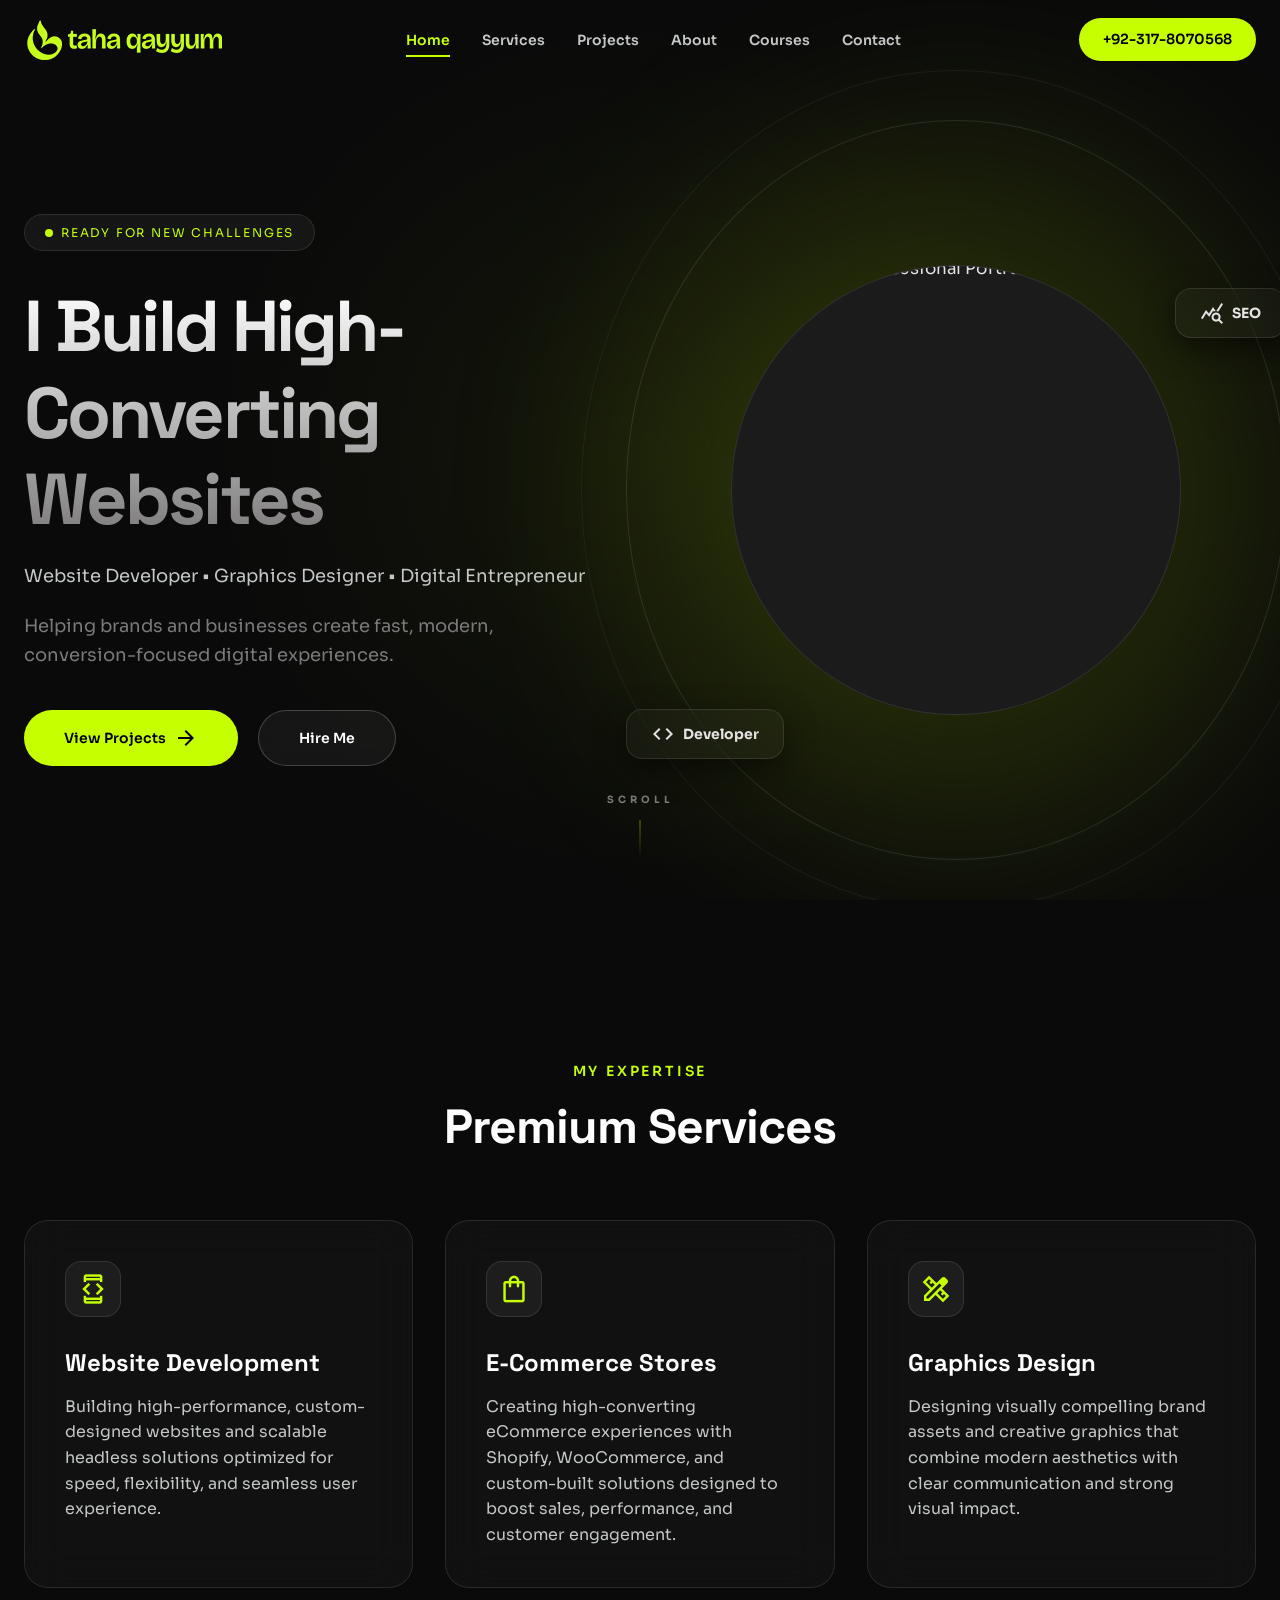
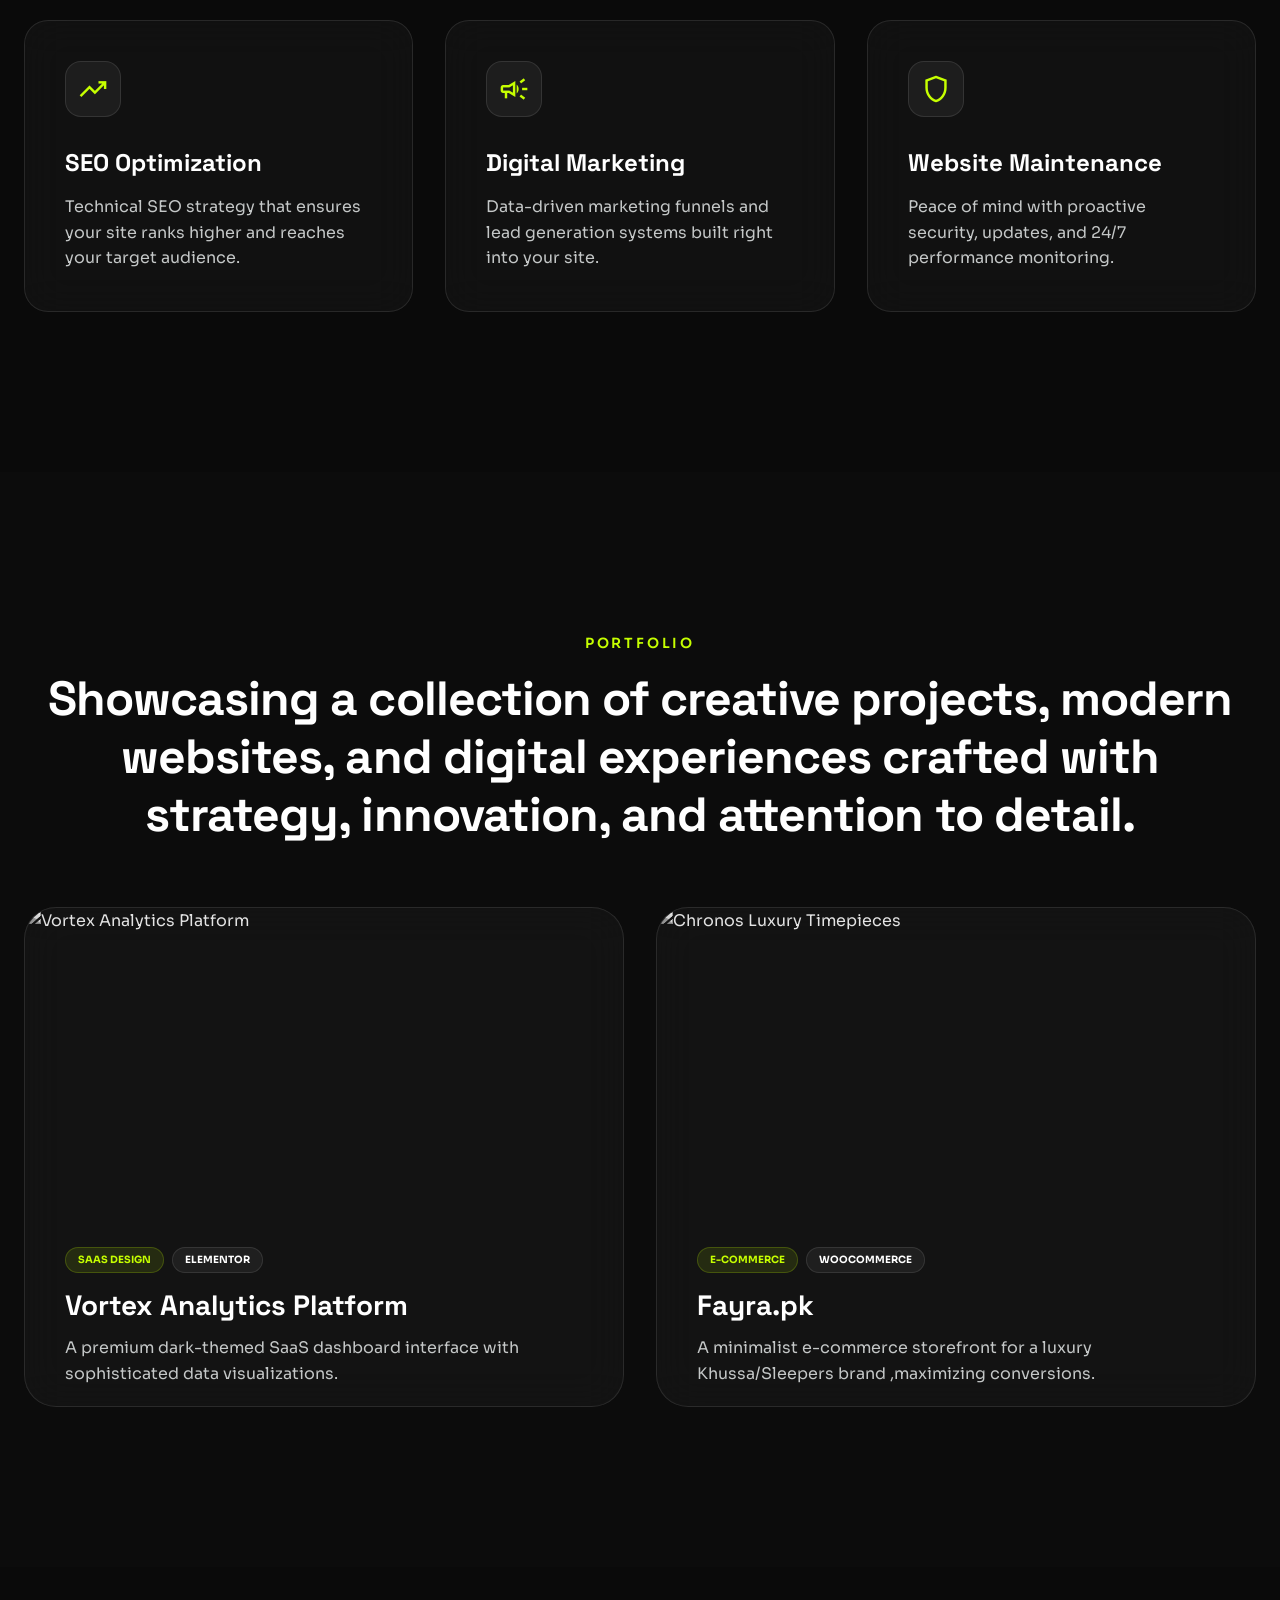
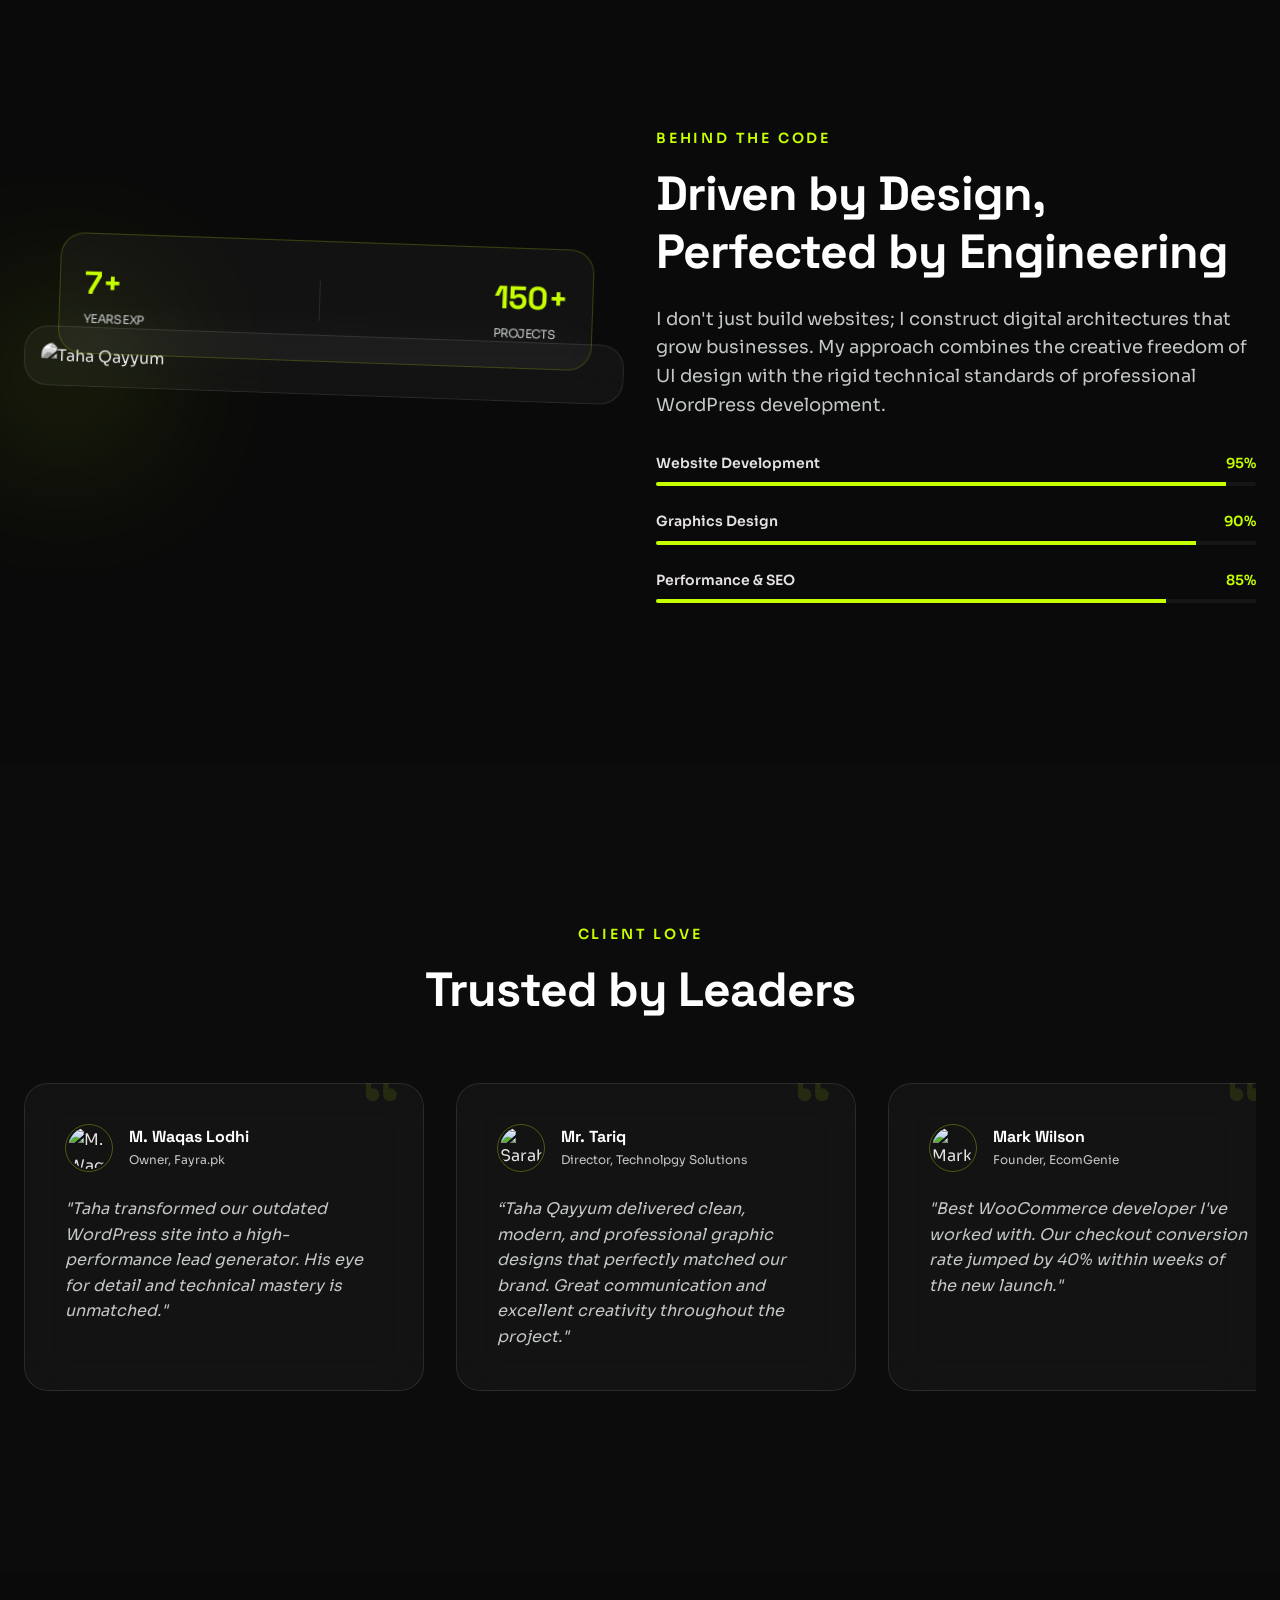
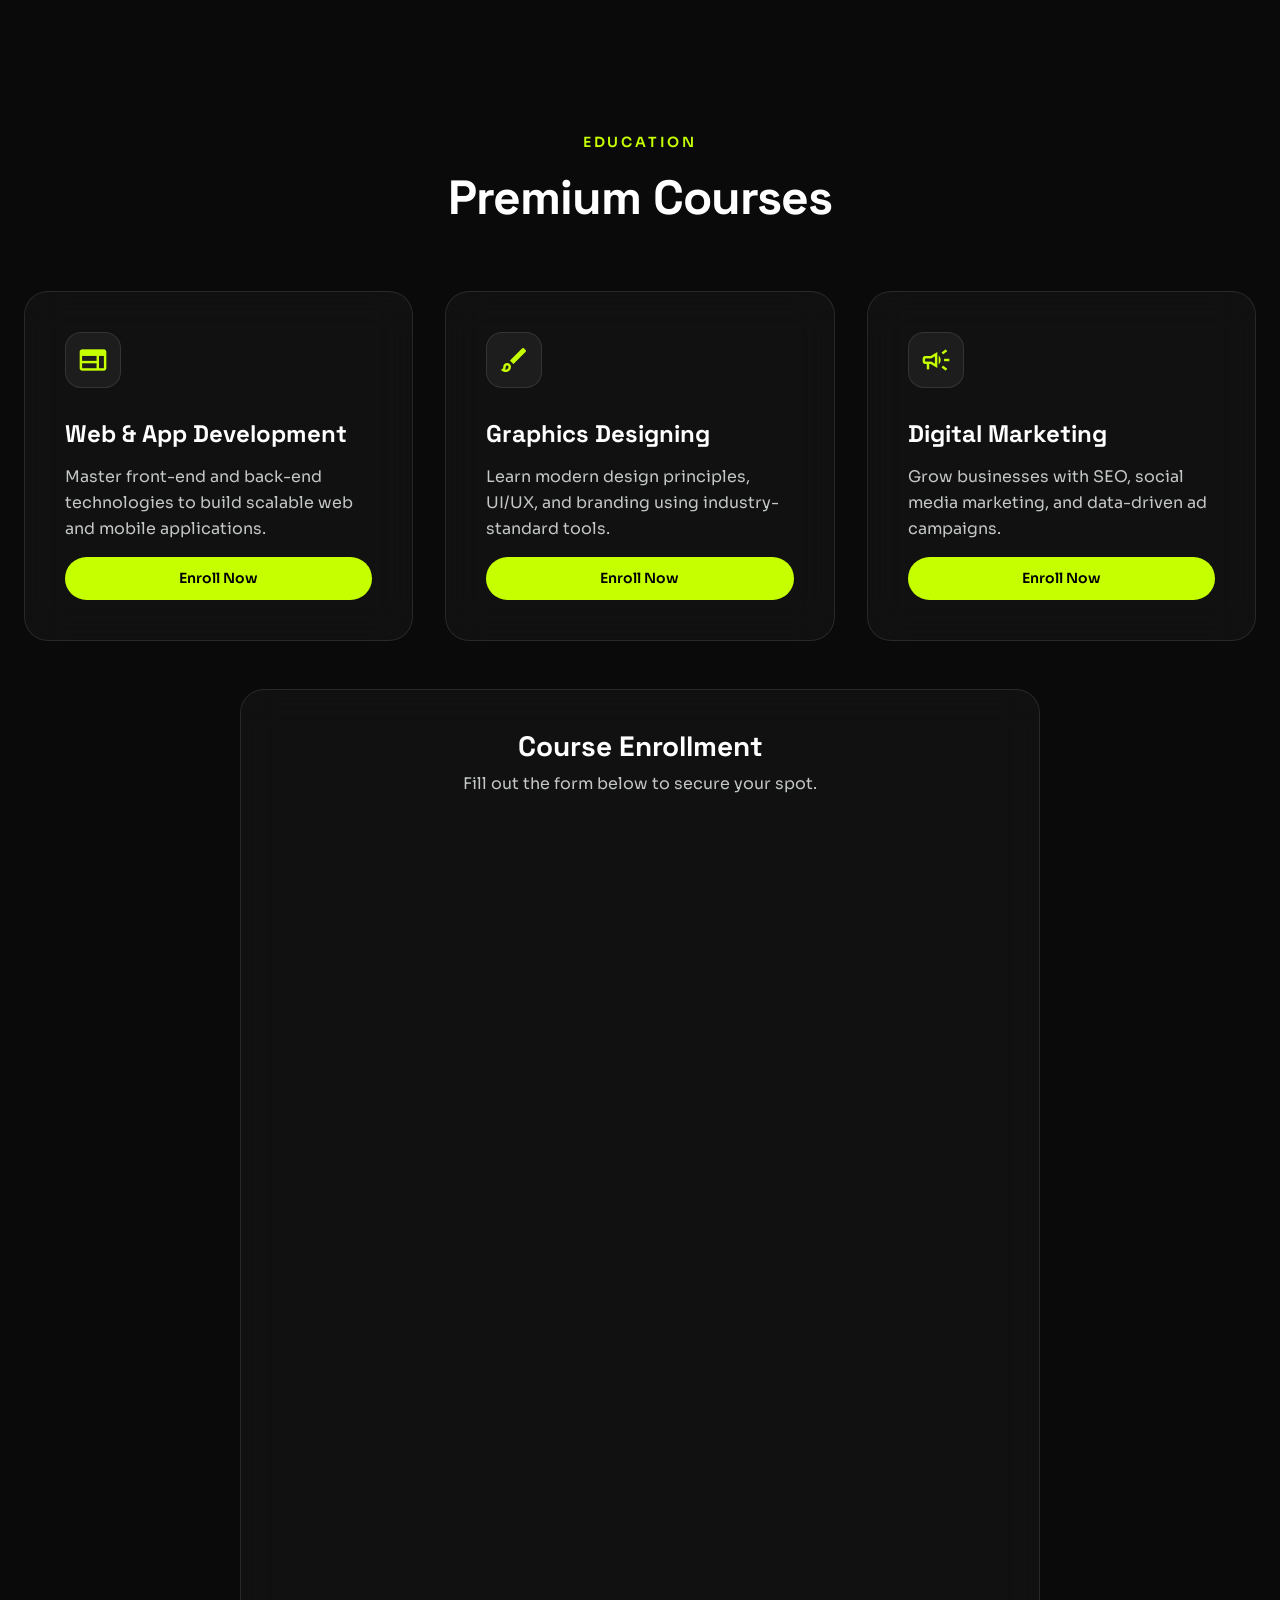
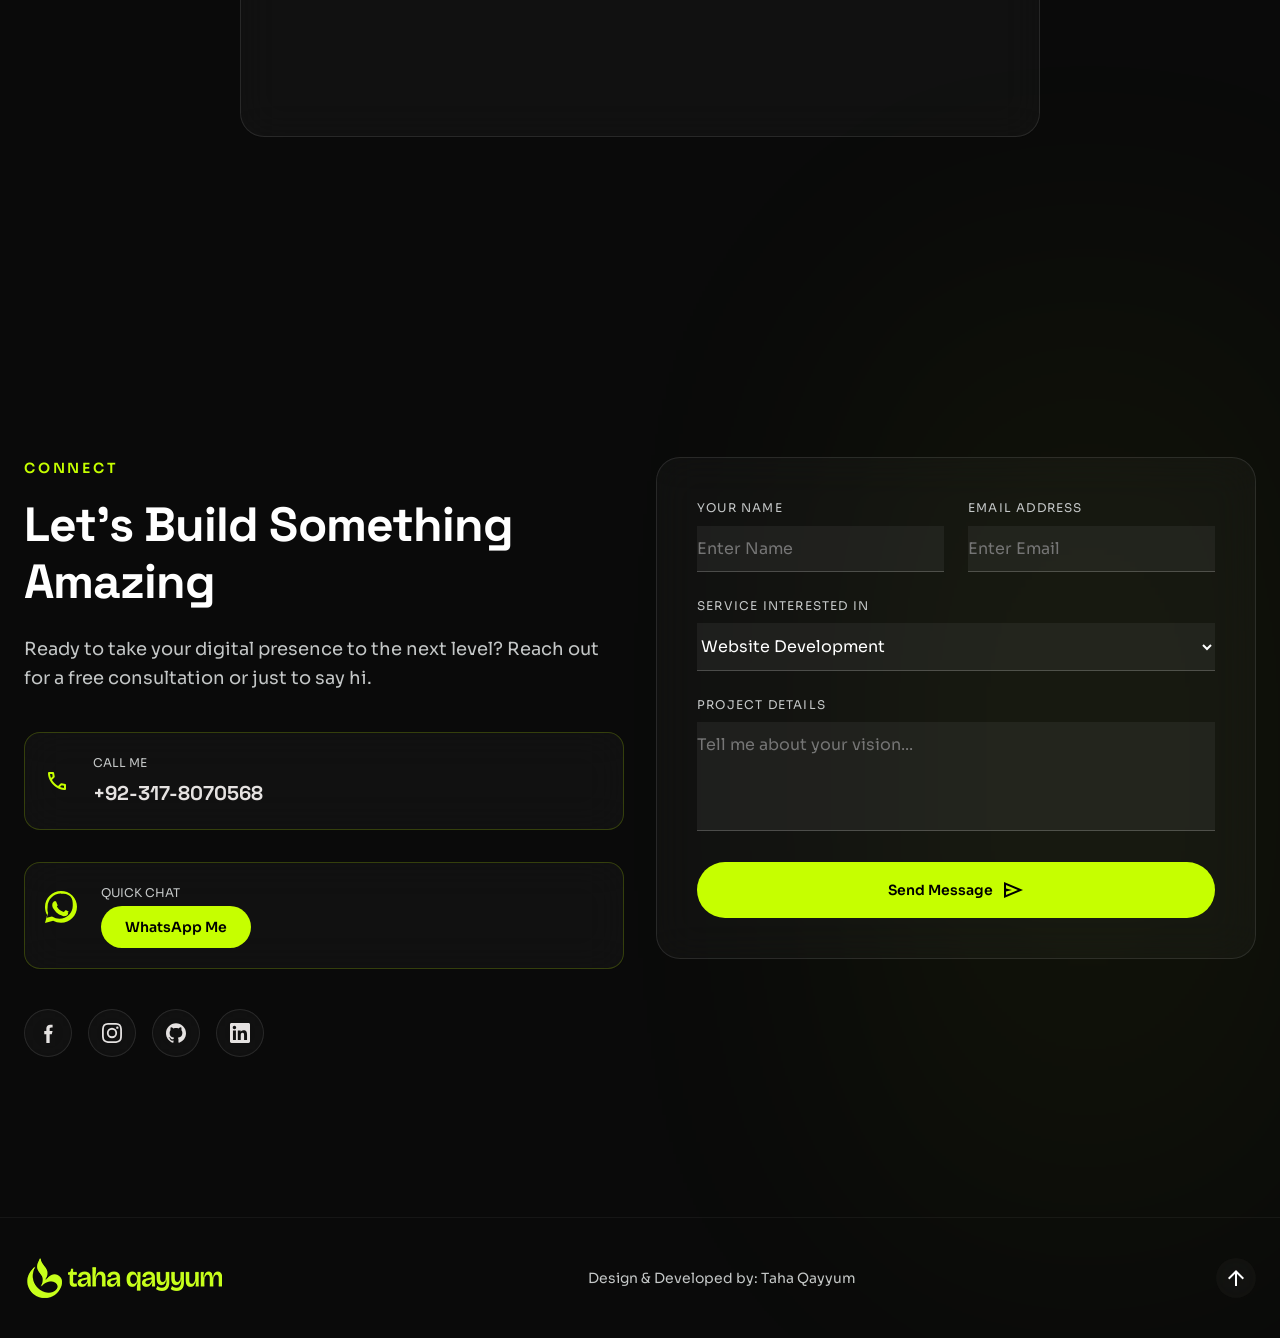
==== commit a553a68d: "Fix broken syntax in fayra.pk image tag" ====
--- a/index.html
+++ b/index.html
@@ -278,8 +278,7 @@
                         <div class="testimonial-card glass-card">
                             <div class="quote-icon">“</div>
                             <div class="client-info">
-                                <img src="fayra.pk.jpeg">
-                                alt="James Anderson" class="client-avatar">
+                                <img src="fayra.pk.jpeg" alt="M. Waqas Lodhi" class="client-avatar">
                                 <div>
                                     <h4 class="client-name">M. Waqas Lodhi</h4>
                                     <p class="client-role">Owner, Fayra.pk</p>
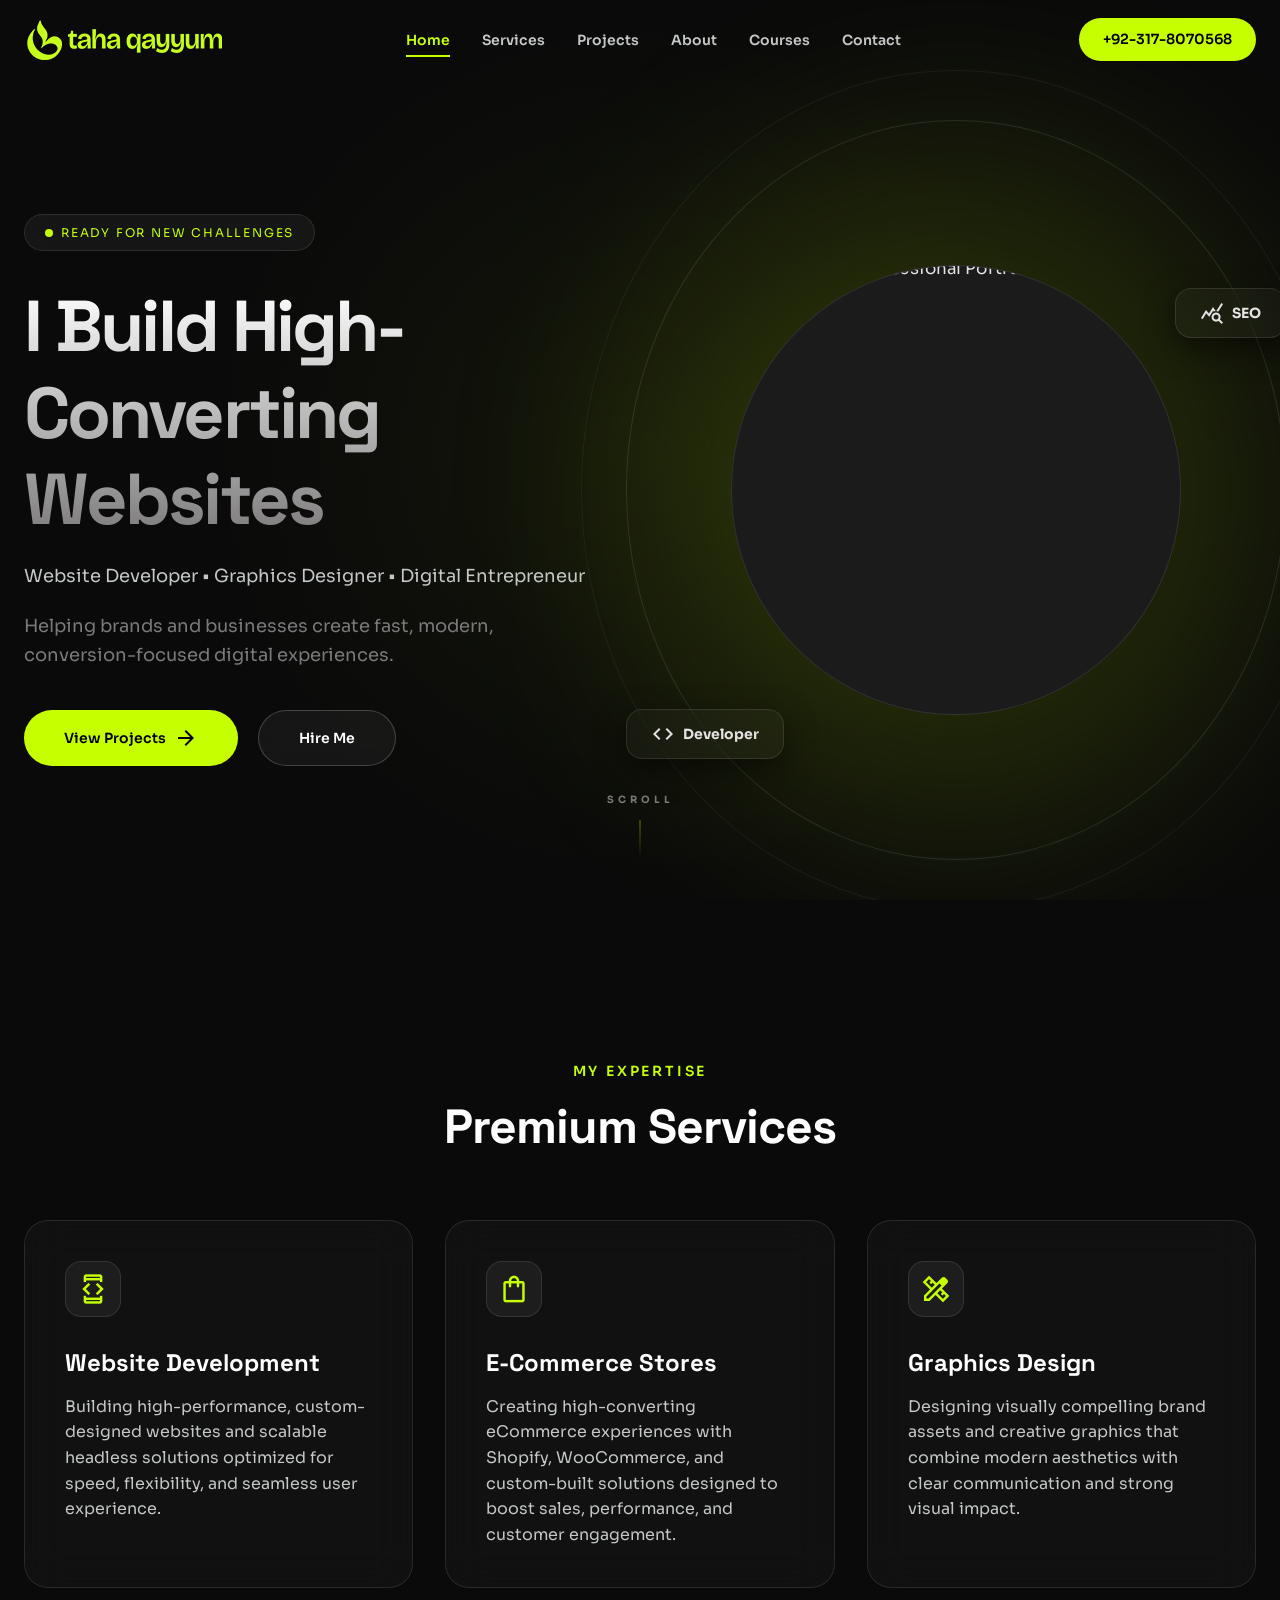
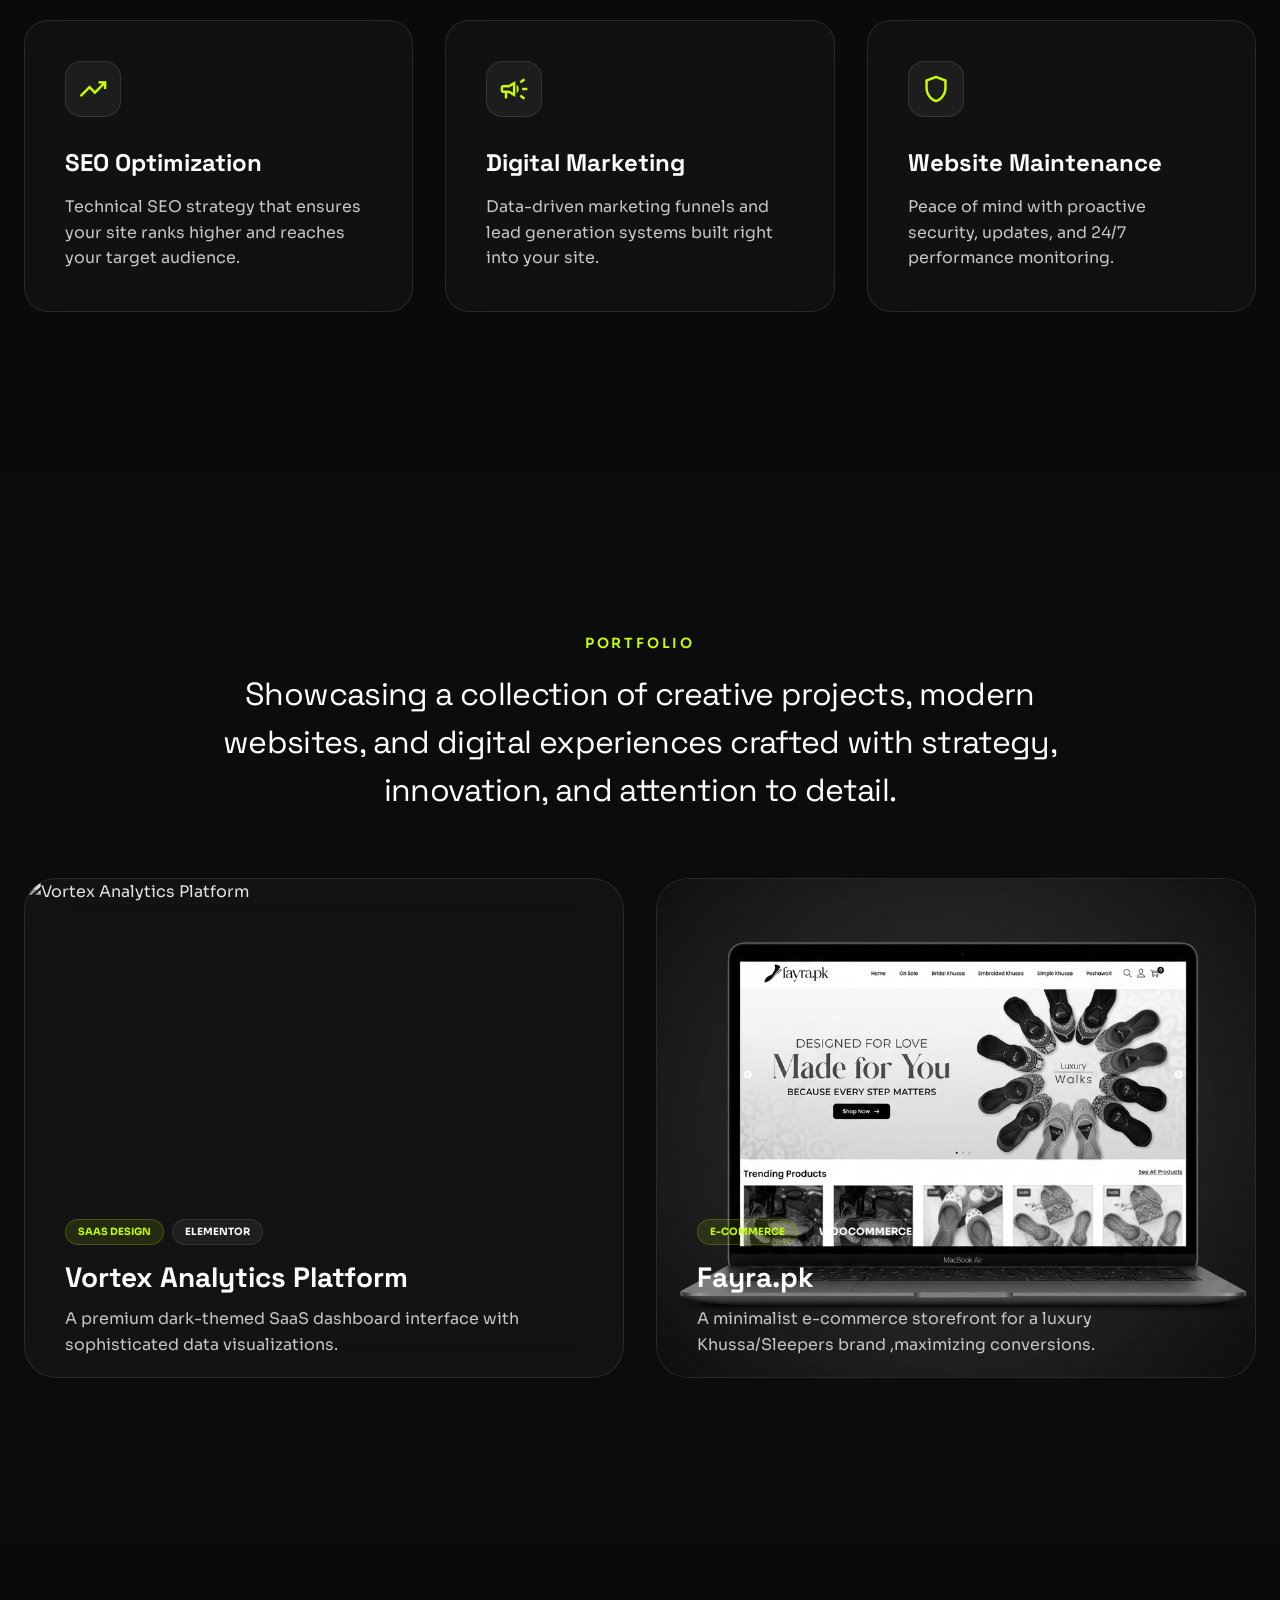
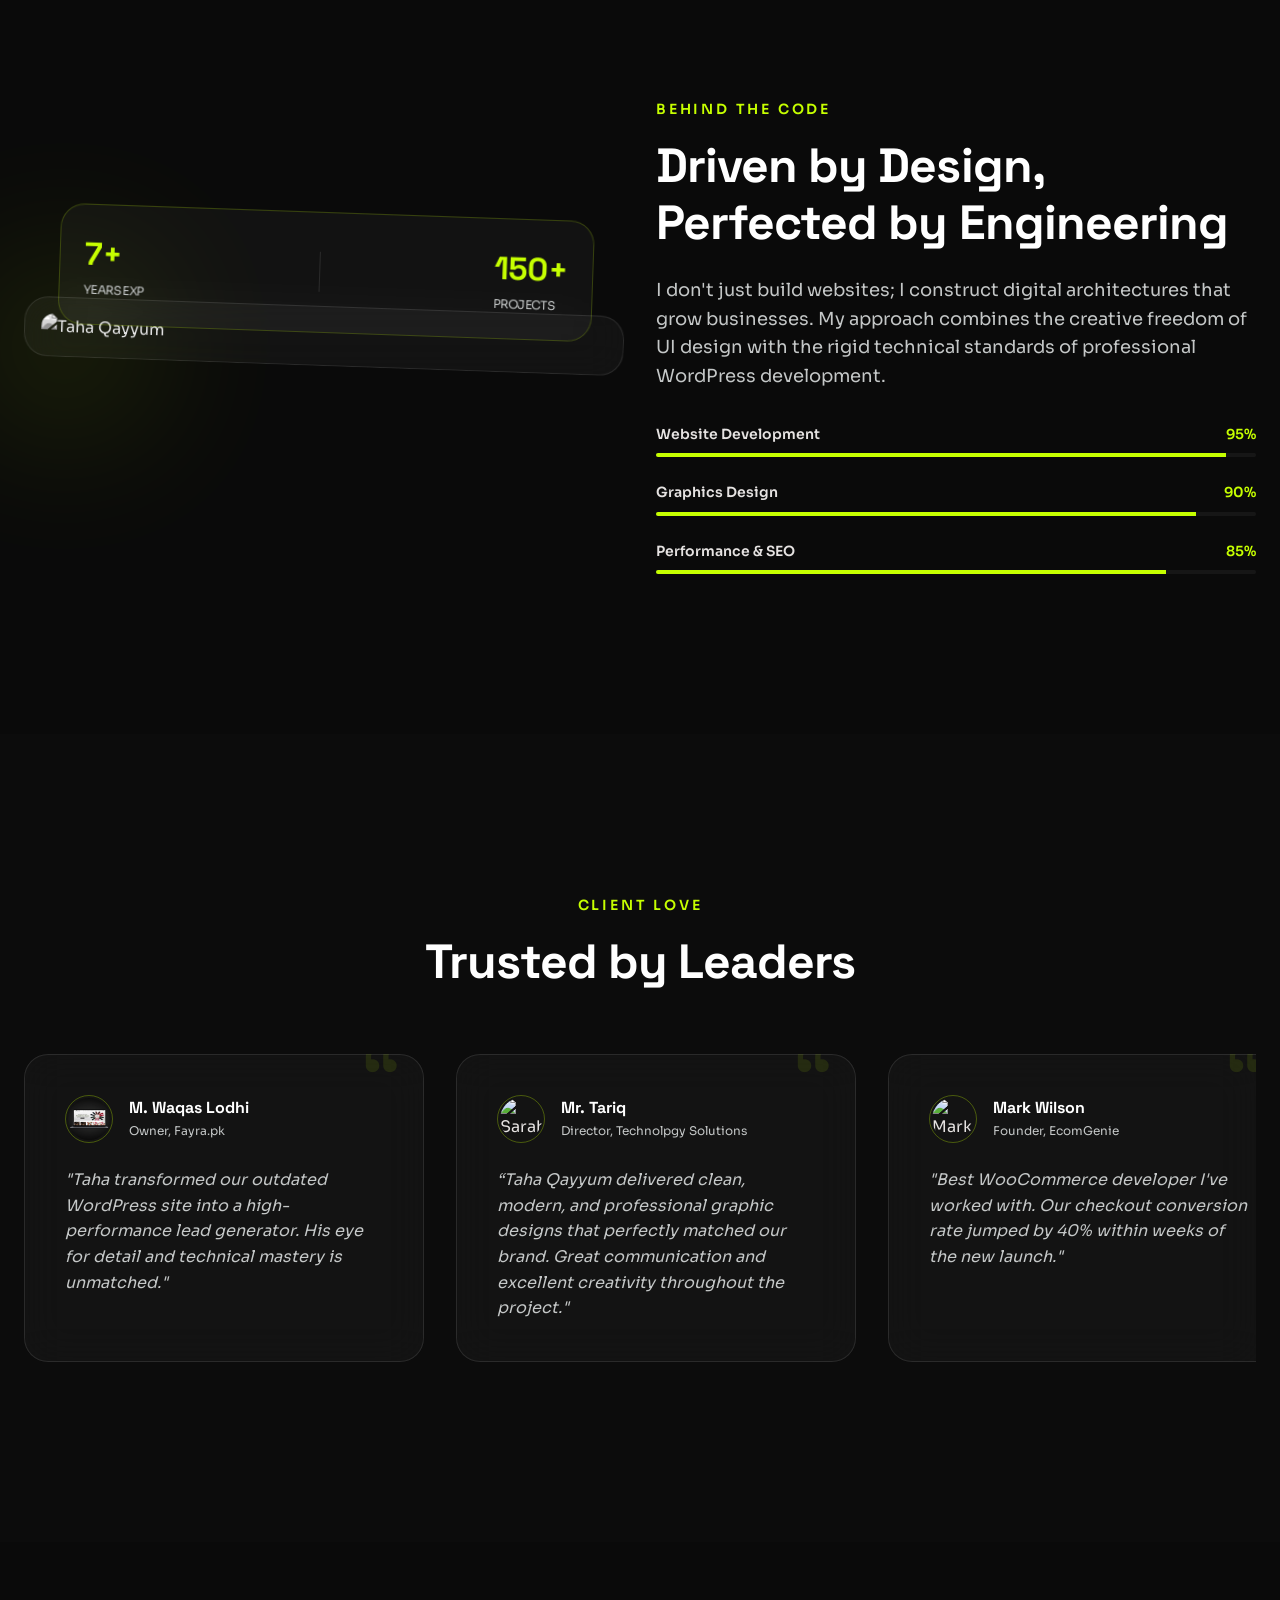
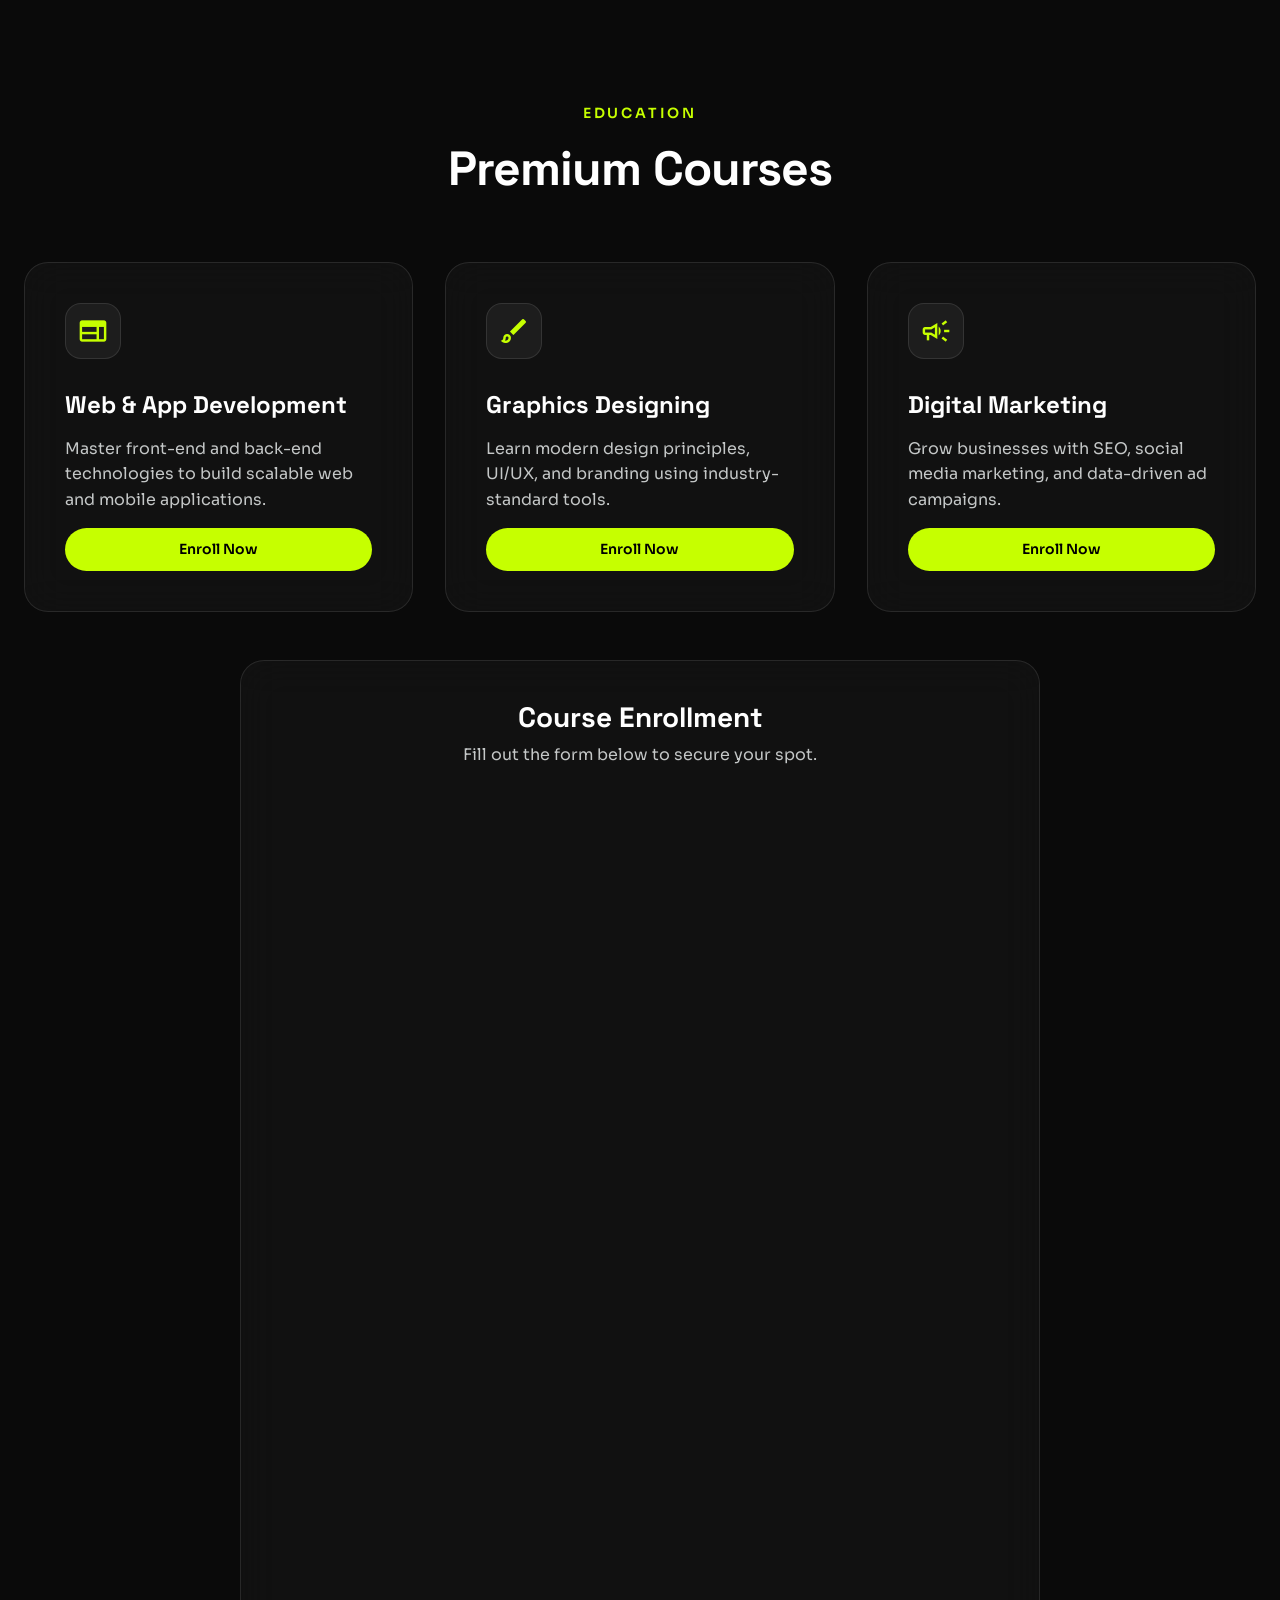
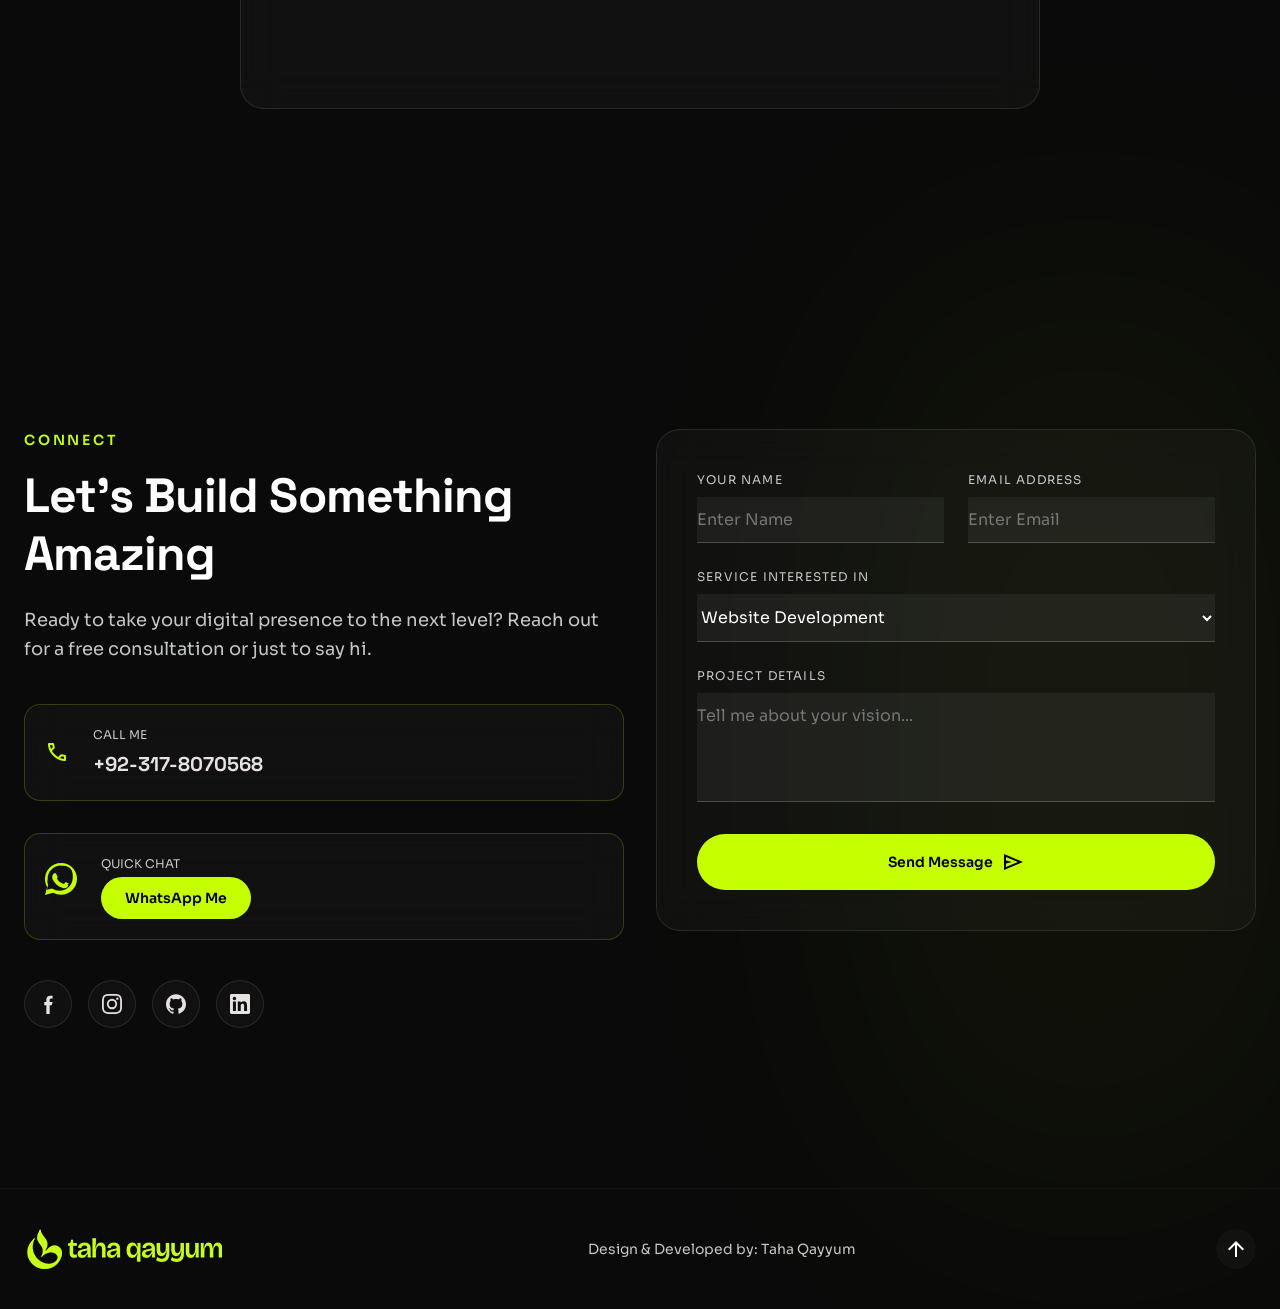
==== commit 71c9d8ce: "Fix Portfolio section title sizing" ====
--- a/index.html
+++ b/index.html
@@ -159,8 +159,7 @@
             <div class="container">
                 <div class="section-header text-center animate-on-scroll">
                     <span class="section-subtitle">Portfolio</span>
-                    <h2 class="section-title">Showcasing a collection of creative projects, modern websites, and digital
-                        experiences crafted with strategy, innovation, and attention to detail.</h2>
+                    <h2 class="section-title" style="font-size: clamp(20px, 3.5vw, 32px); max-width: 900px; margin: 0 auto; line-height: 1.5; font-weight: 400; text-transform: none;">Showcasing a collection of creative projects, modern websites, and digital experiences crafted with strategy, innovation, and attention to detail.</h2>
                 </div>
                 <div class="projects-grid grid-2-col">
                     <div class="project-card glass-card animate-on-scroll delay-1">
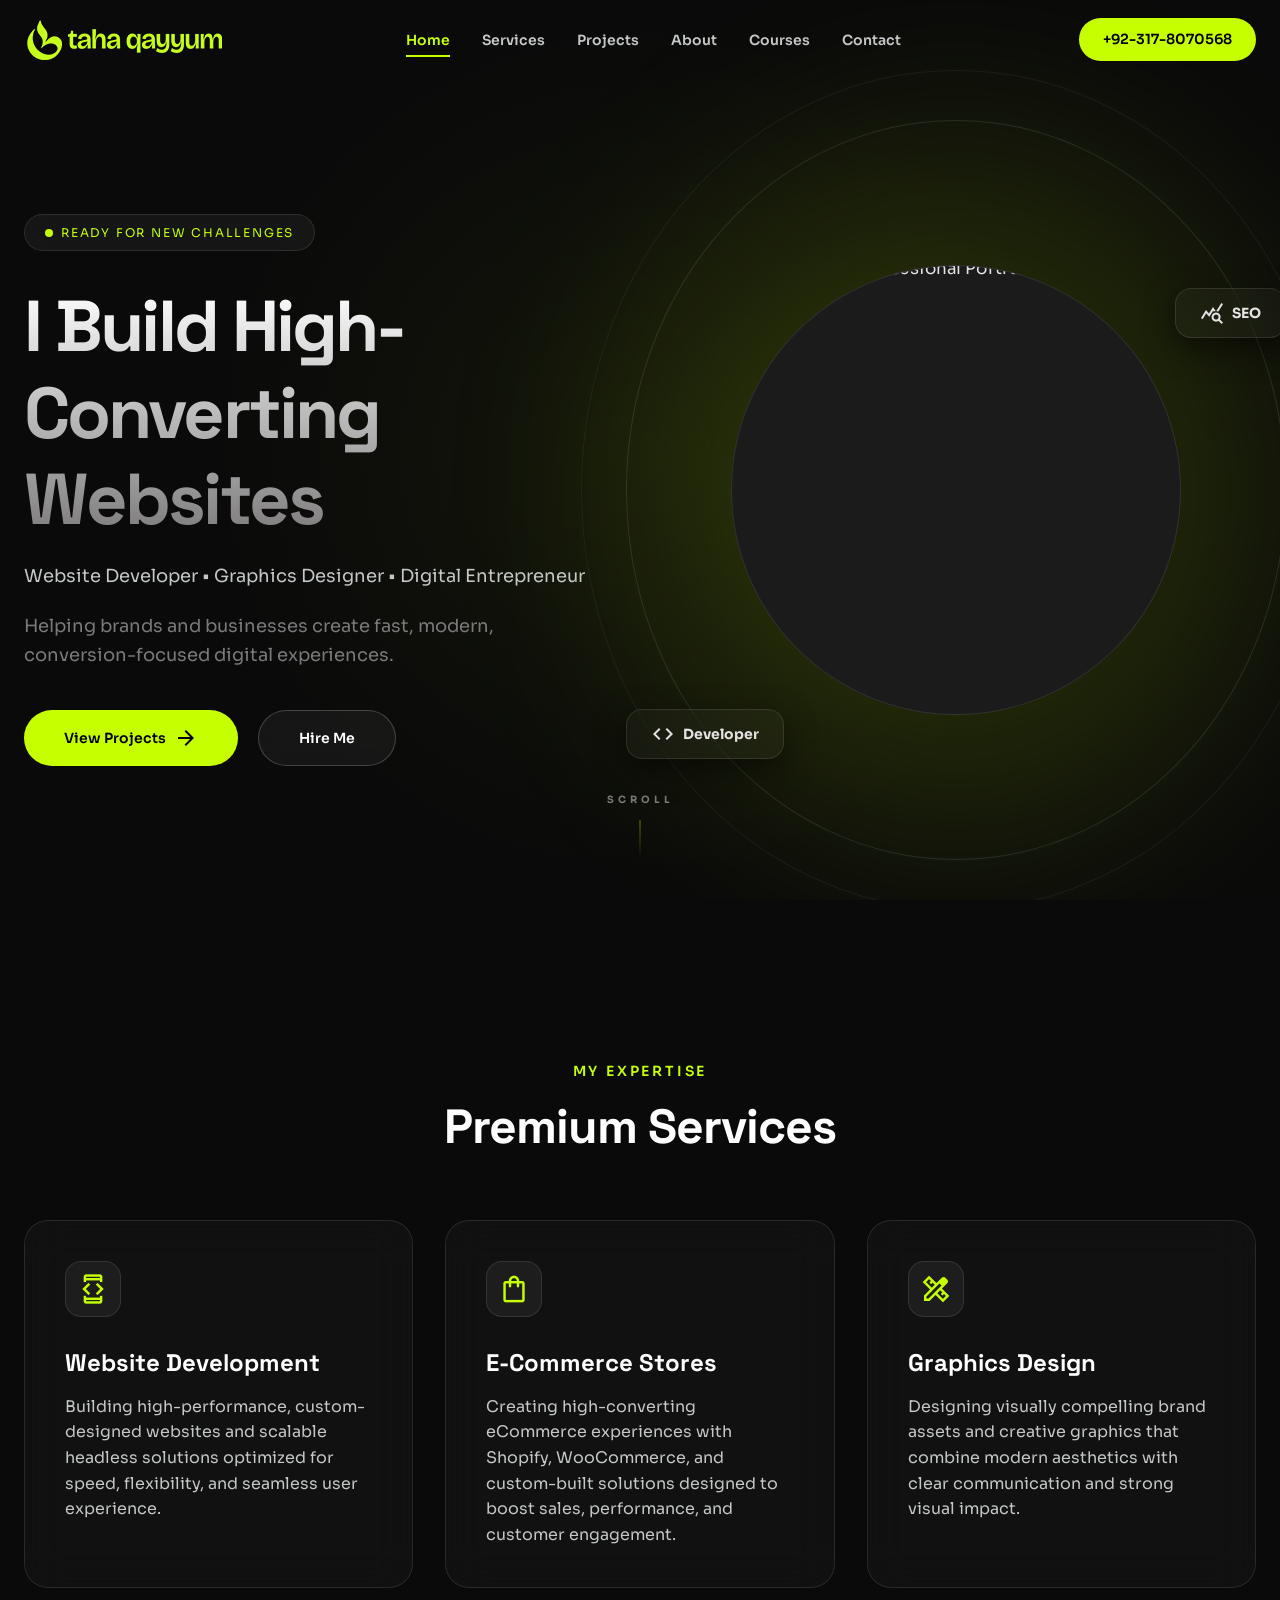
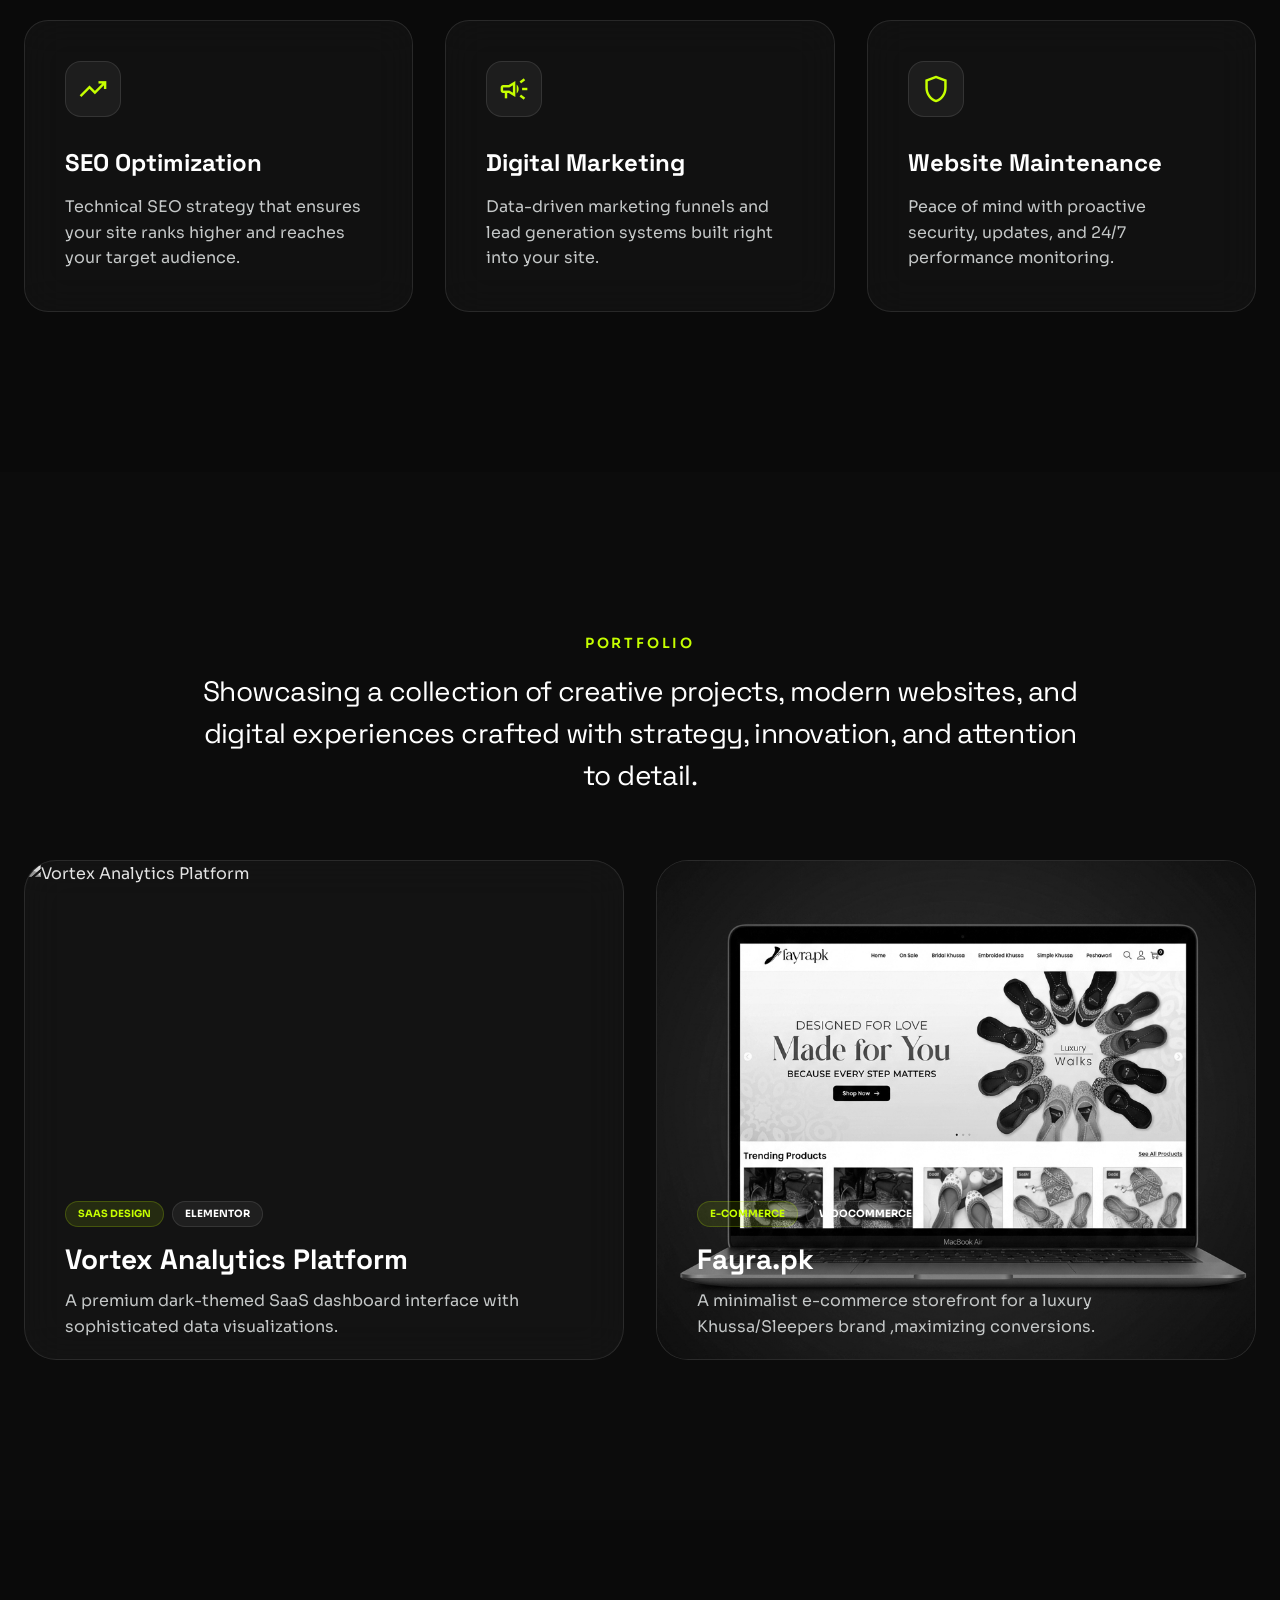
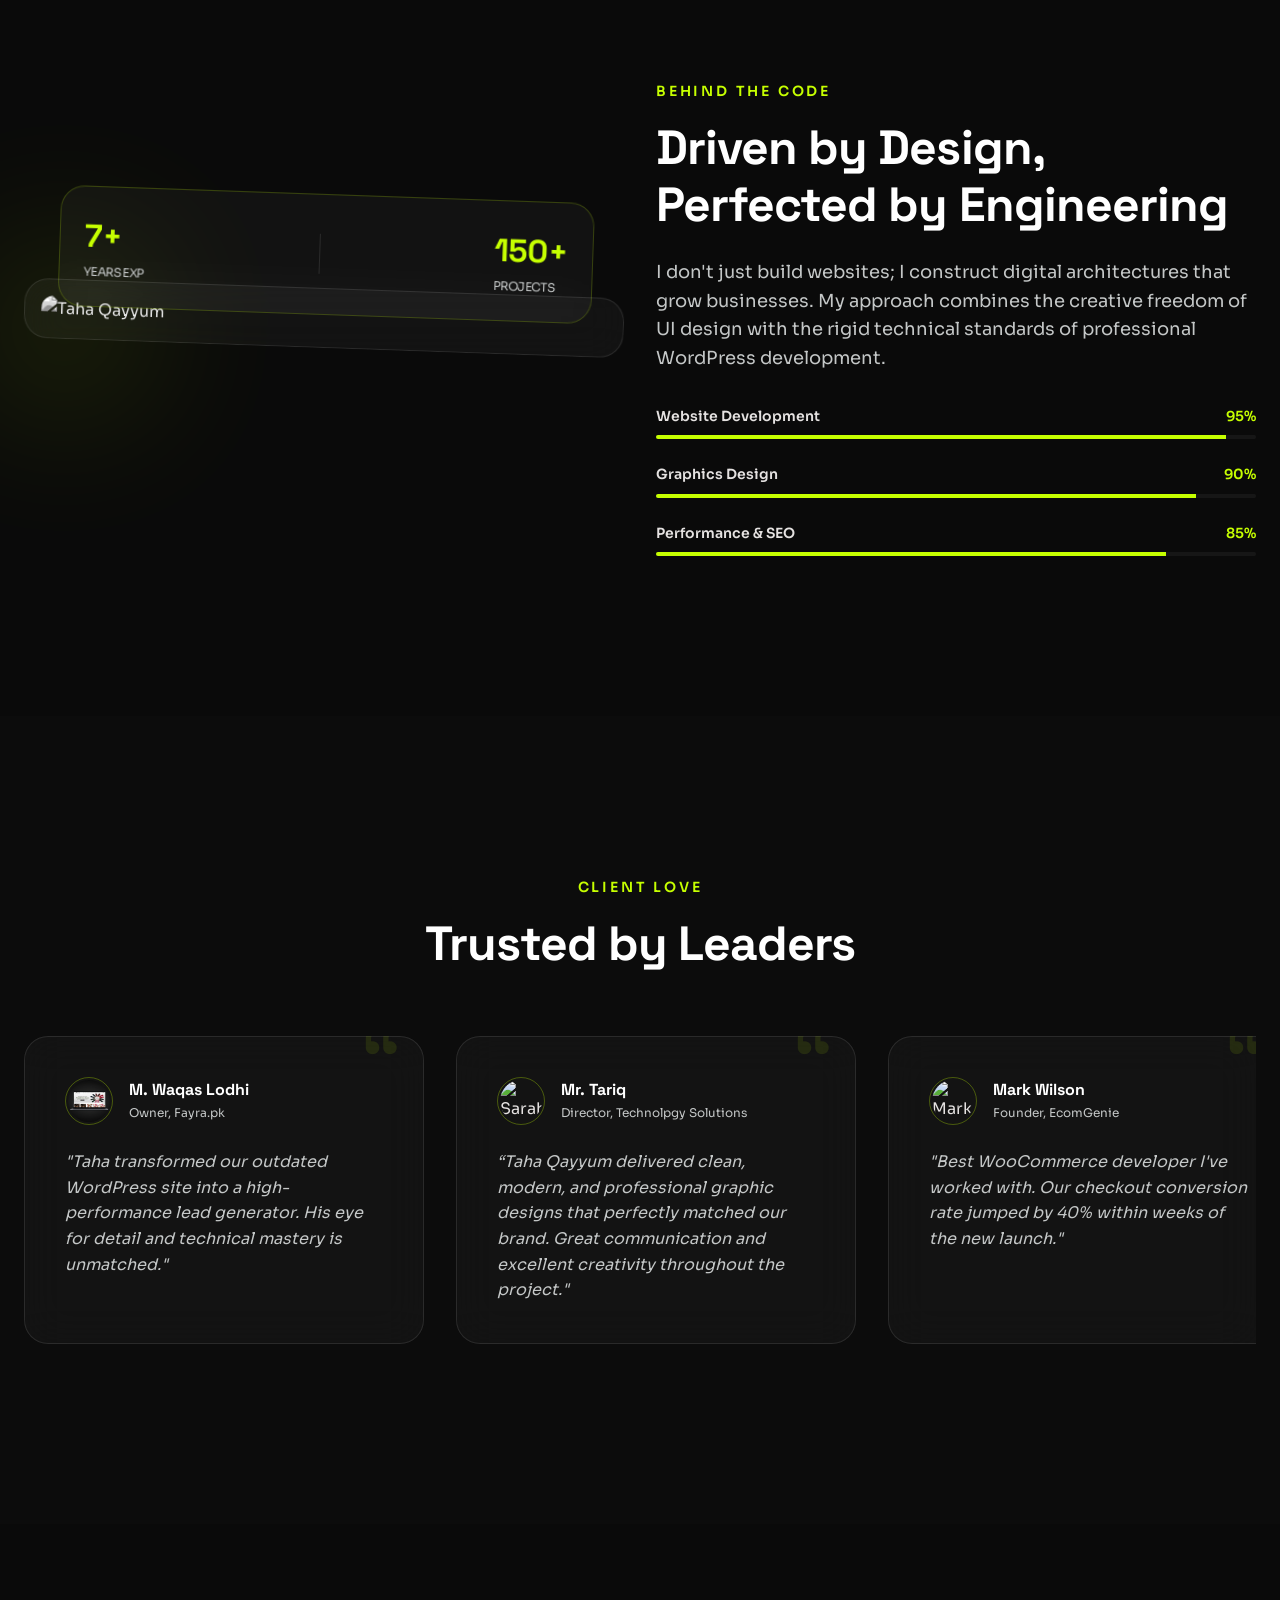
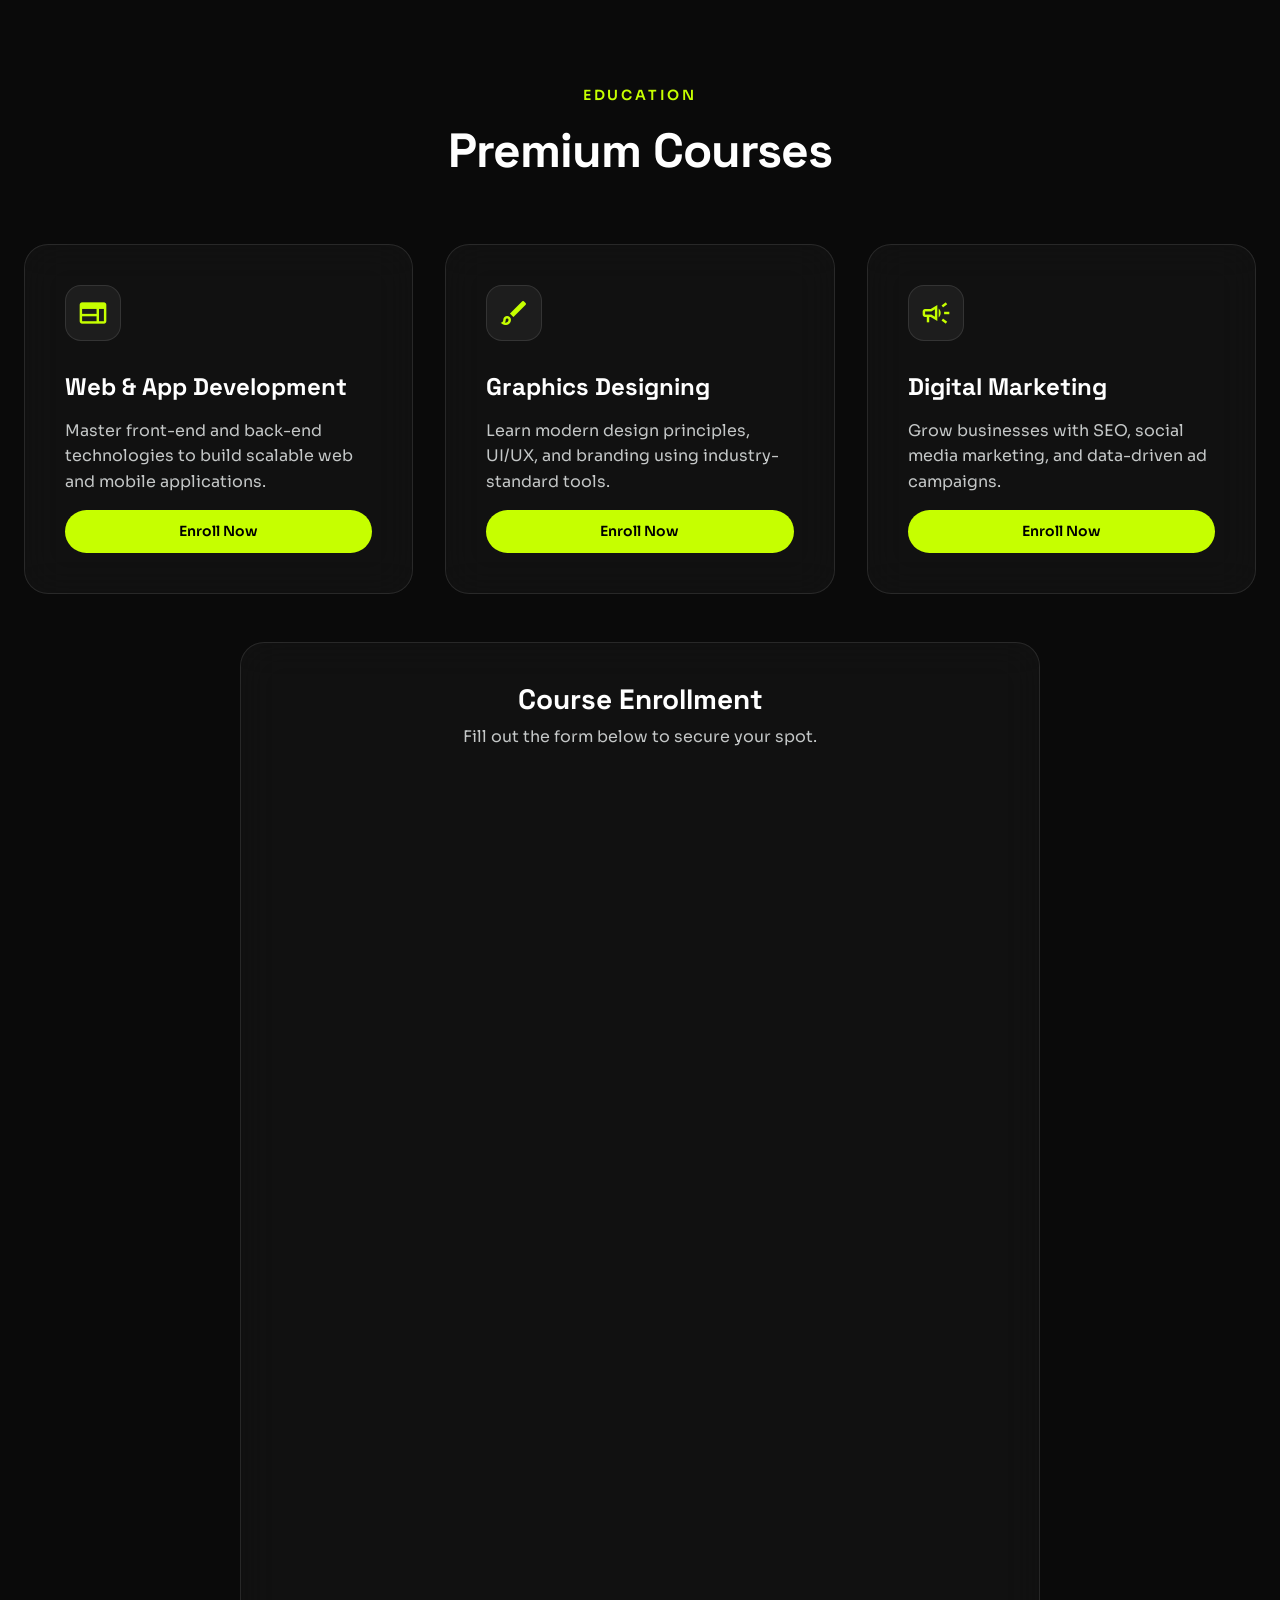
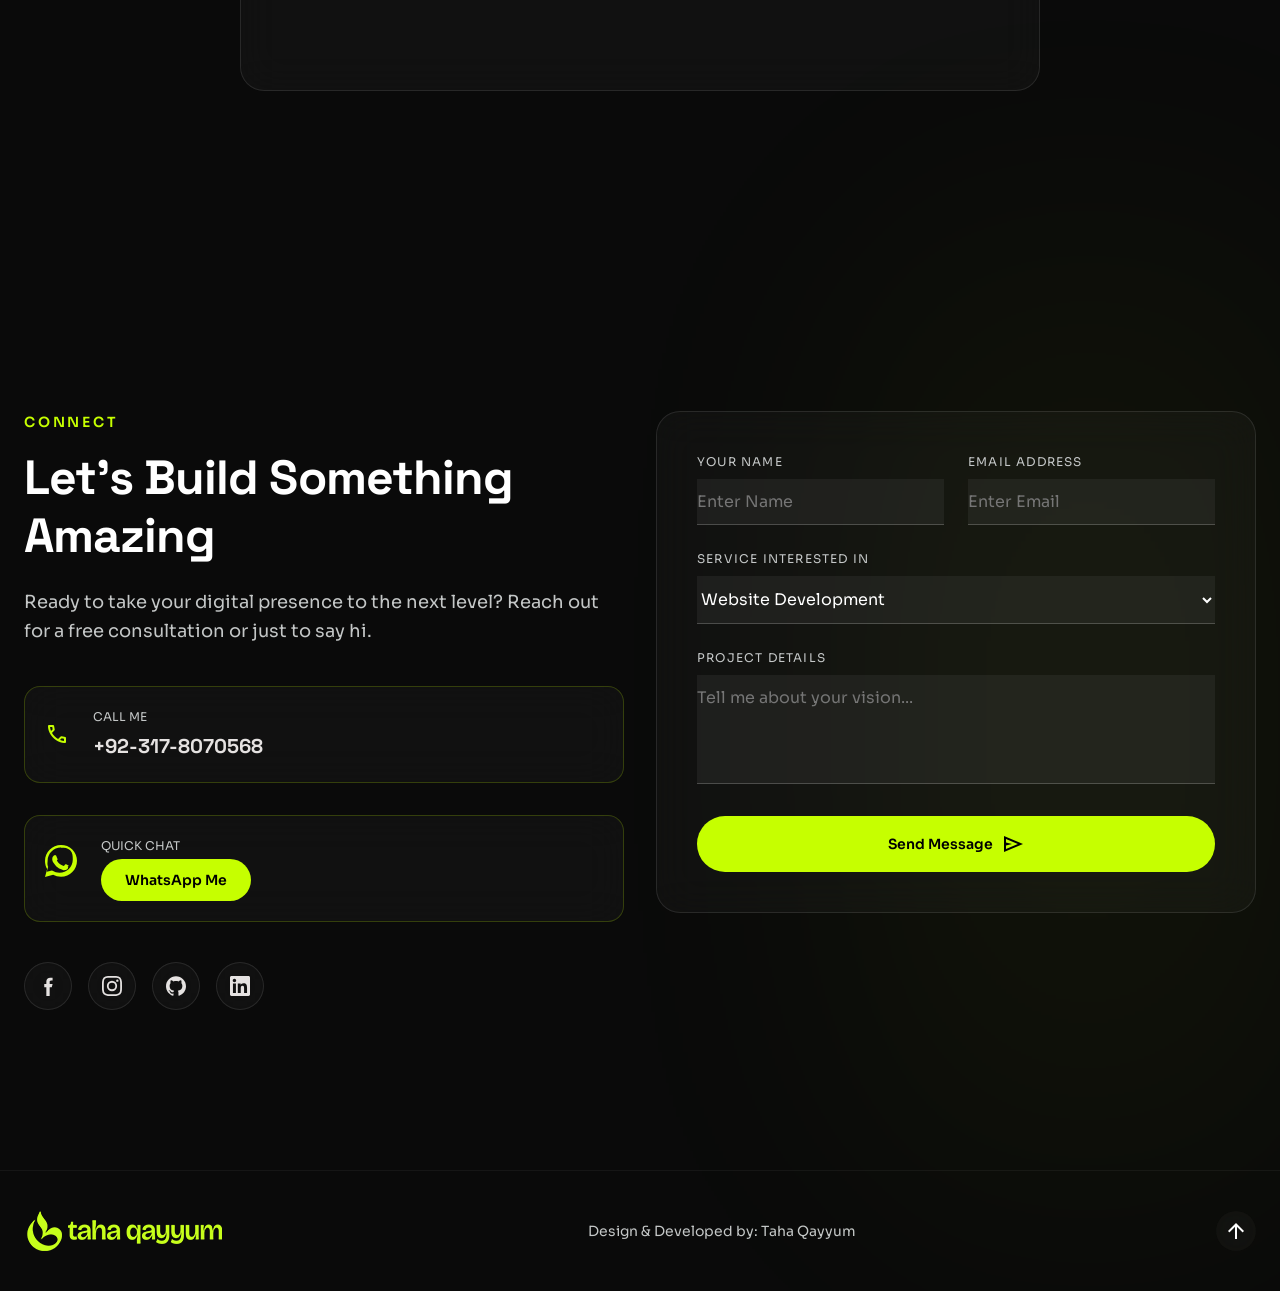
==== commit c1ef8352: "Adjust portfolio heading text size for mobile" ====
--- a/index.html
+++ b/index.html
@@ -159,7 +159,7 @@
             <div class="container">
                 <div class="section-header text-center animate-on-scroll">
                     <span class="section-subtitle">Portfolio</span>
-                    <h2 class="section-title" style="font-size: clamp(20px, 3.5vw, 32px); max-width: 900px; margin: 0 auto; line-height: 1.5; font-weight: 400; text-transform: none;">Showcasing a collection of creative projects, modern websites, and digital experiences crafted with strategy, innovation, and attention to detail.</h2>
+                    <h2 class="section-title" style="font-size: clamp(14px, 4vw, 28px); max-width: 900px; margin: 0 auto; line-height: 1.5; font-weight: 400; text-transform: none;">Showcasing a collection of creative projects, modern websites, and digital experiences crafted with strategy, innovation, and attention to detail.</h2>
                 </div>
                 <div class="projects-grid grid-2-col">
                     <div class="project-card glass-card animate-on-scroll delay-1">
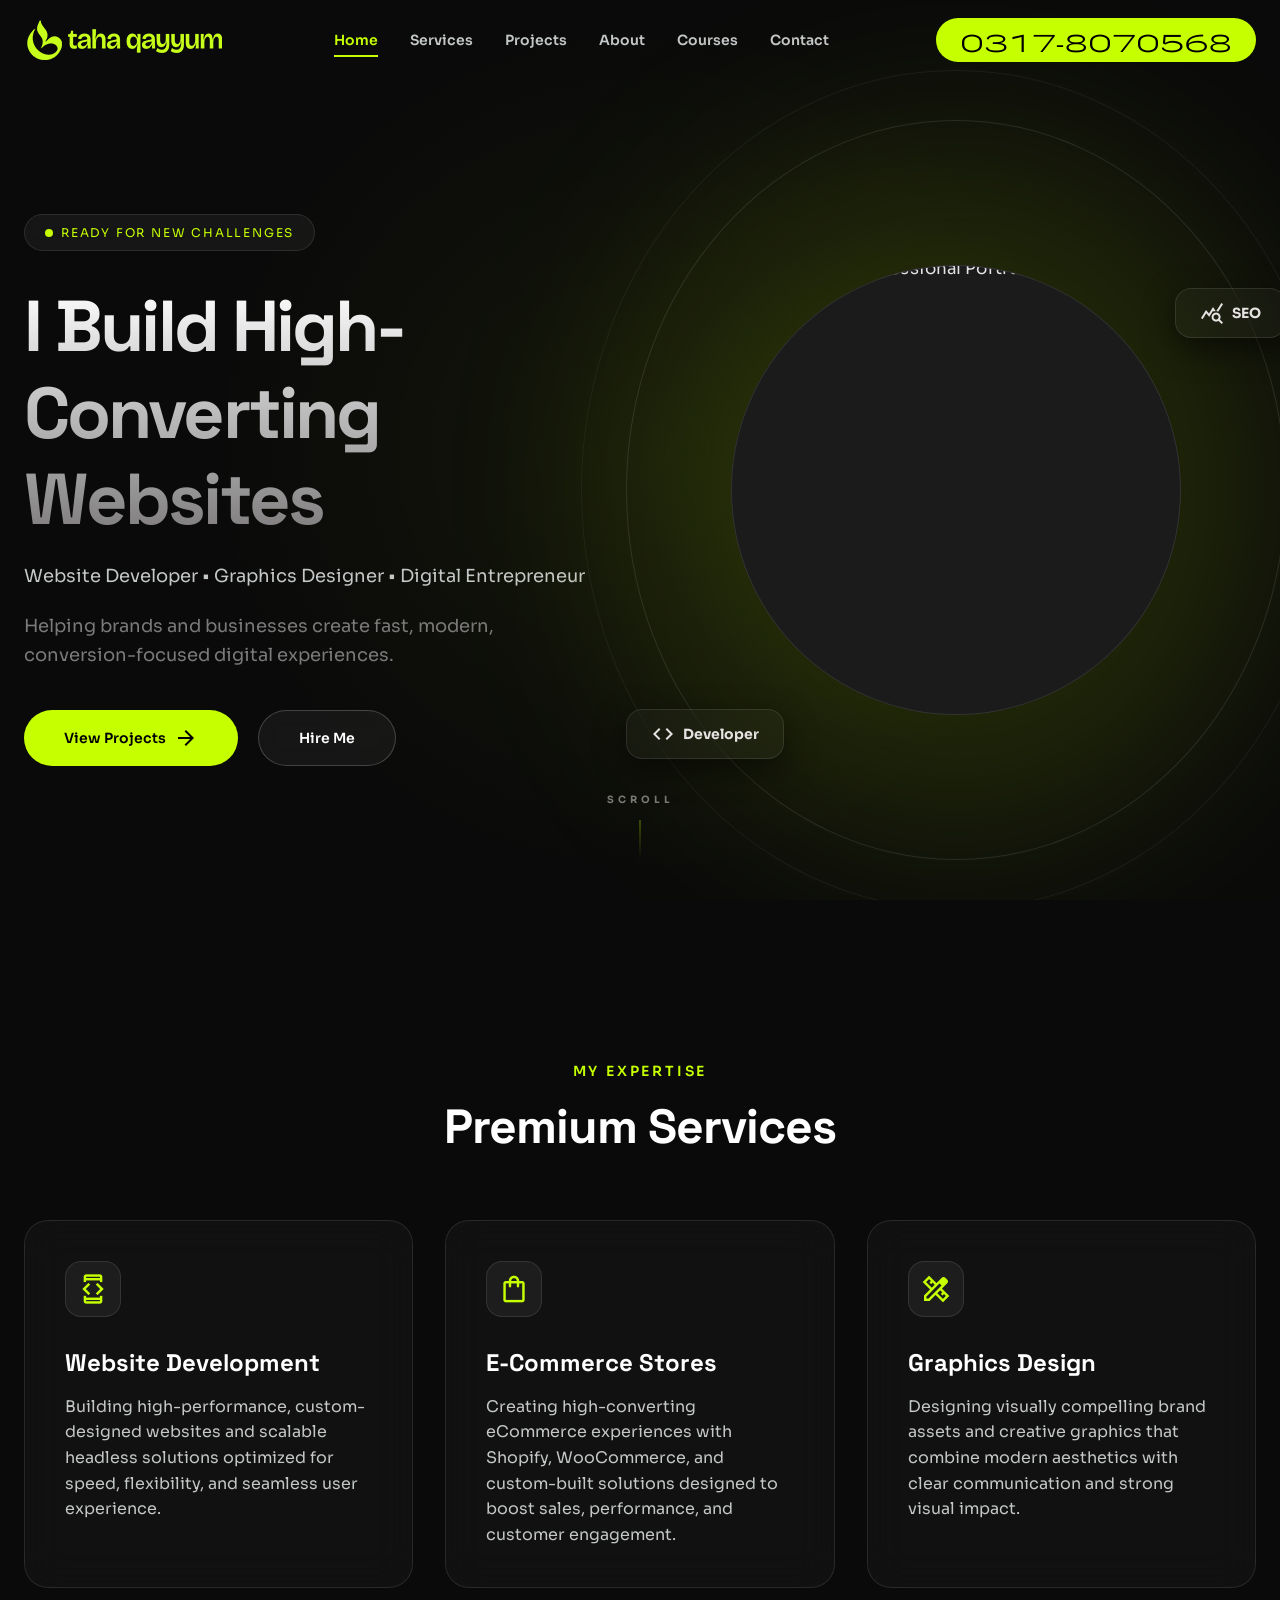
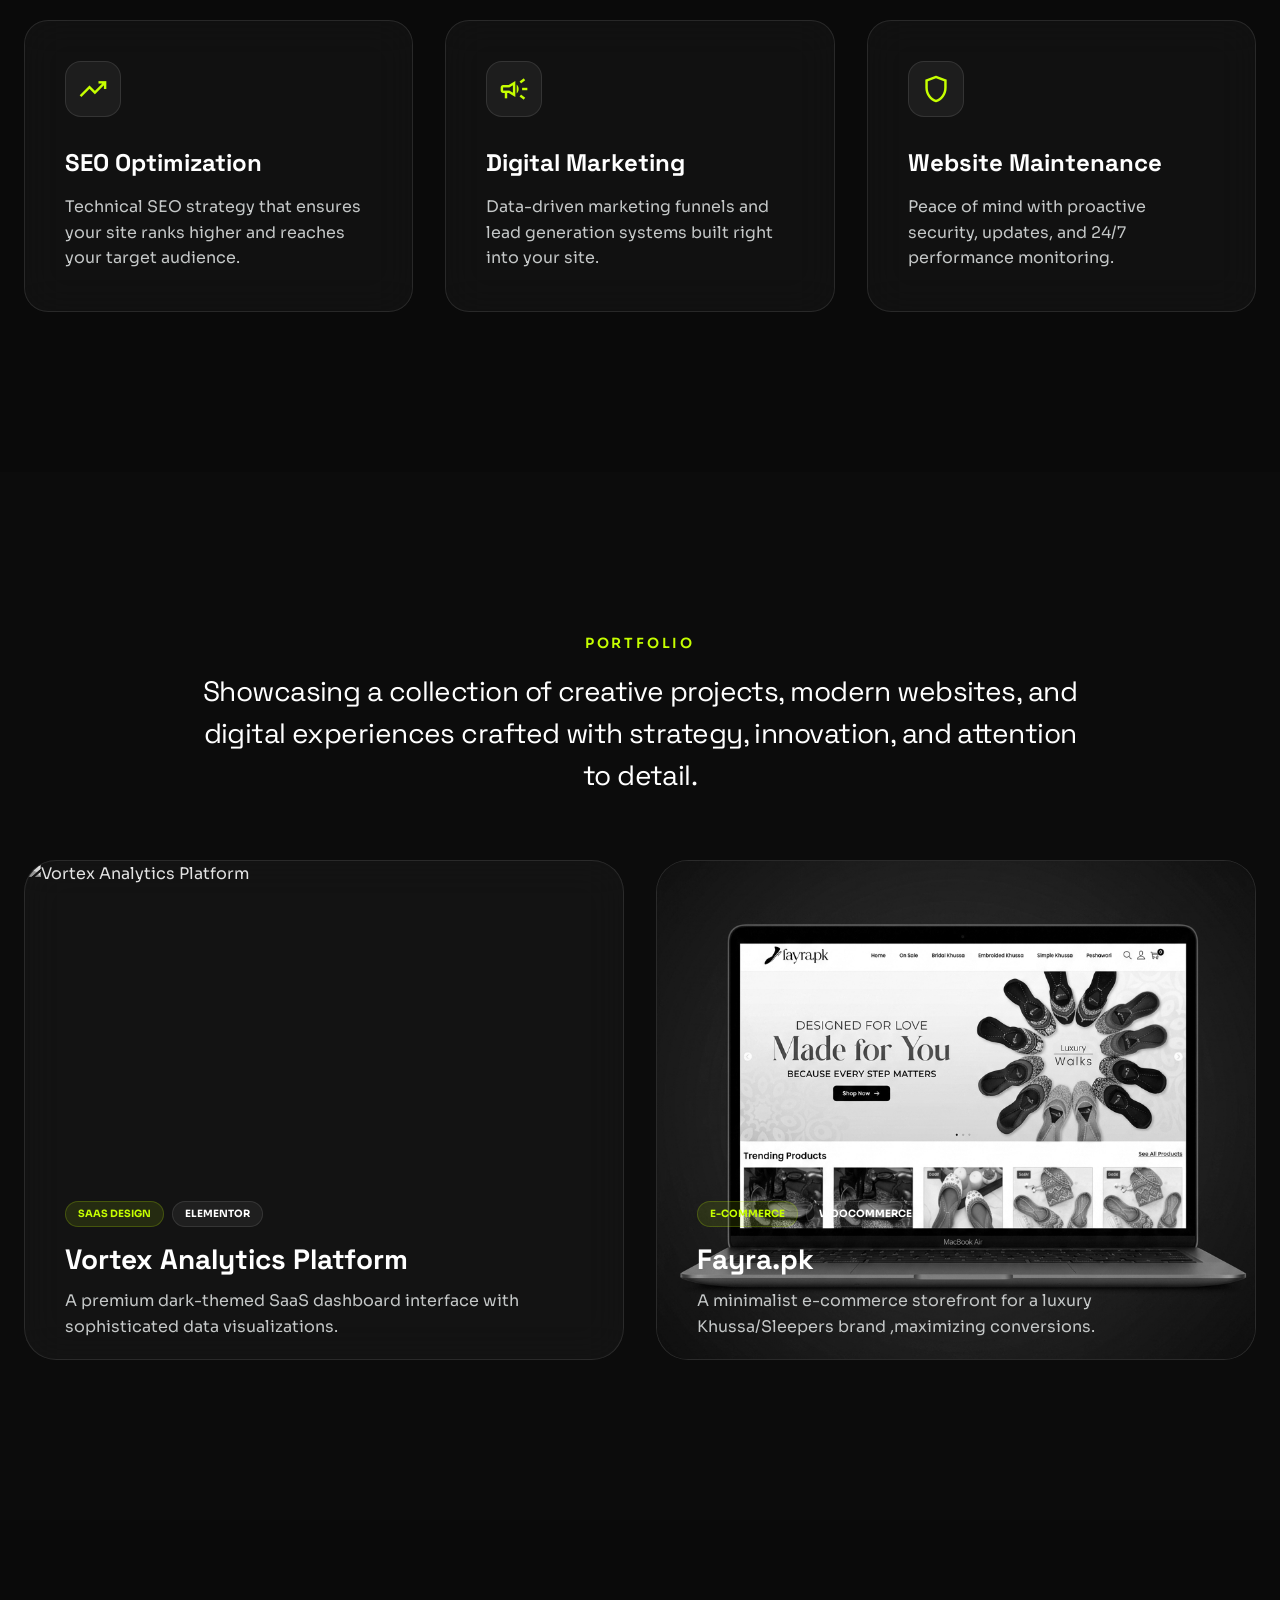
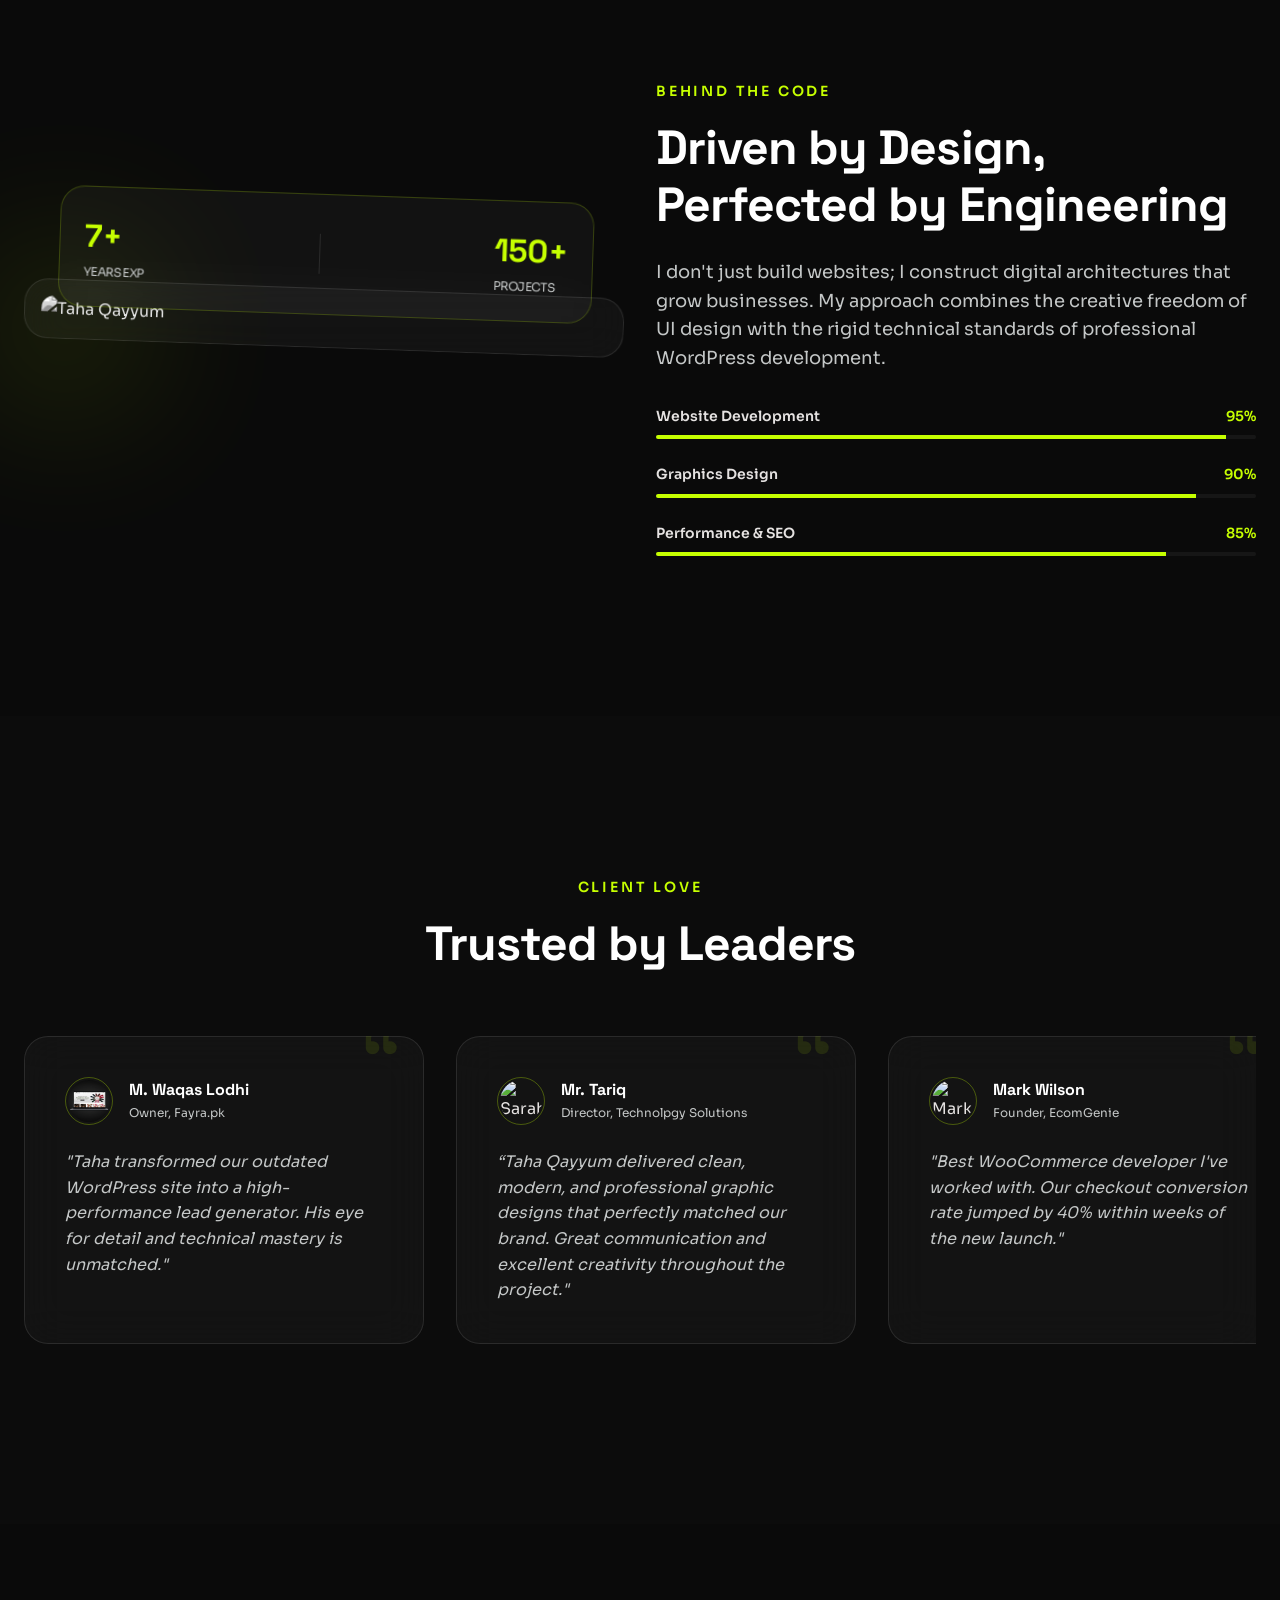
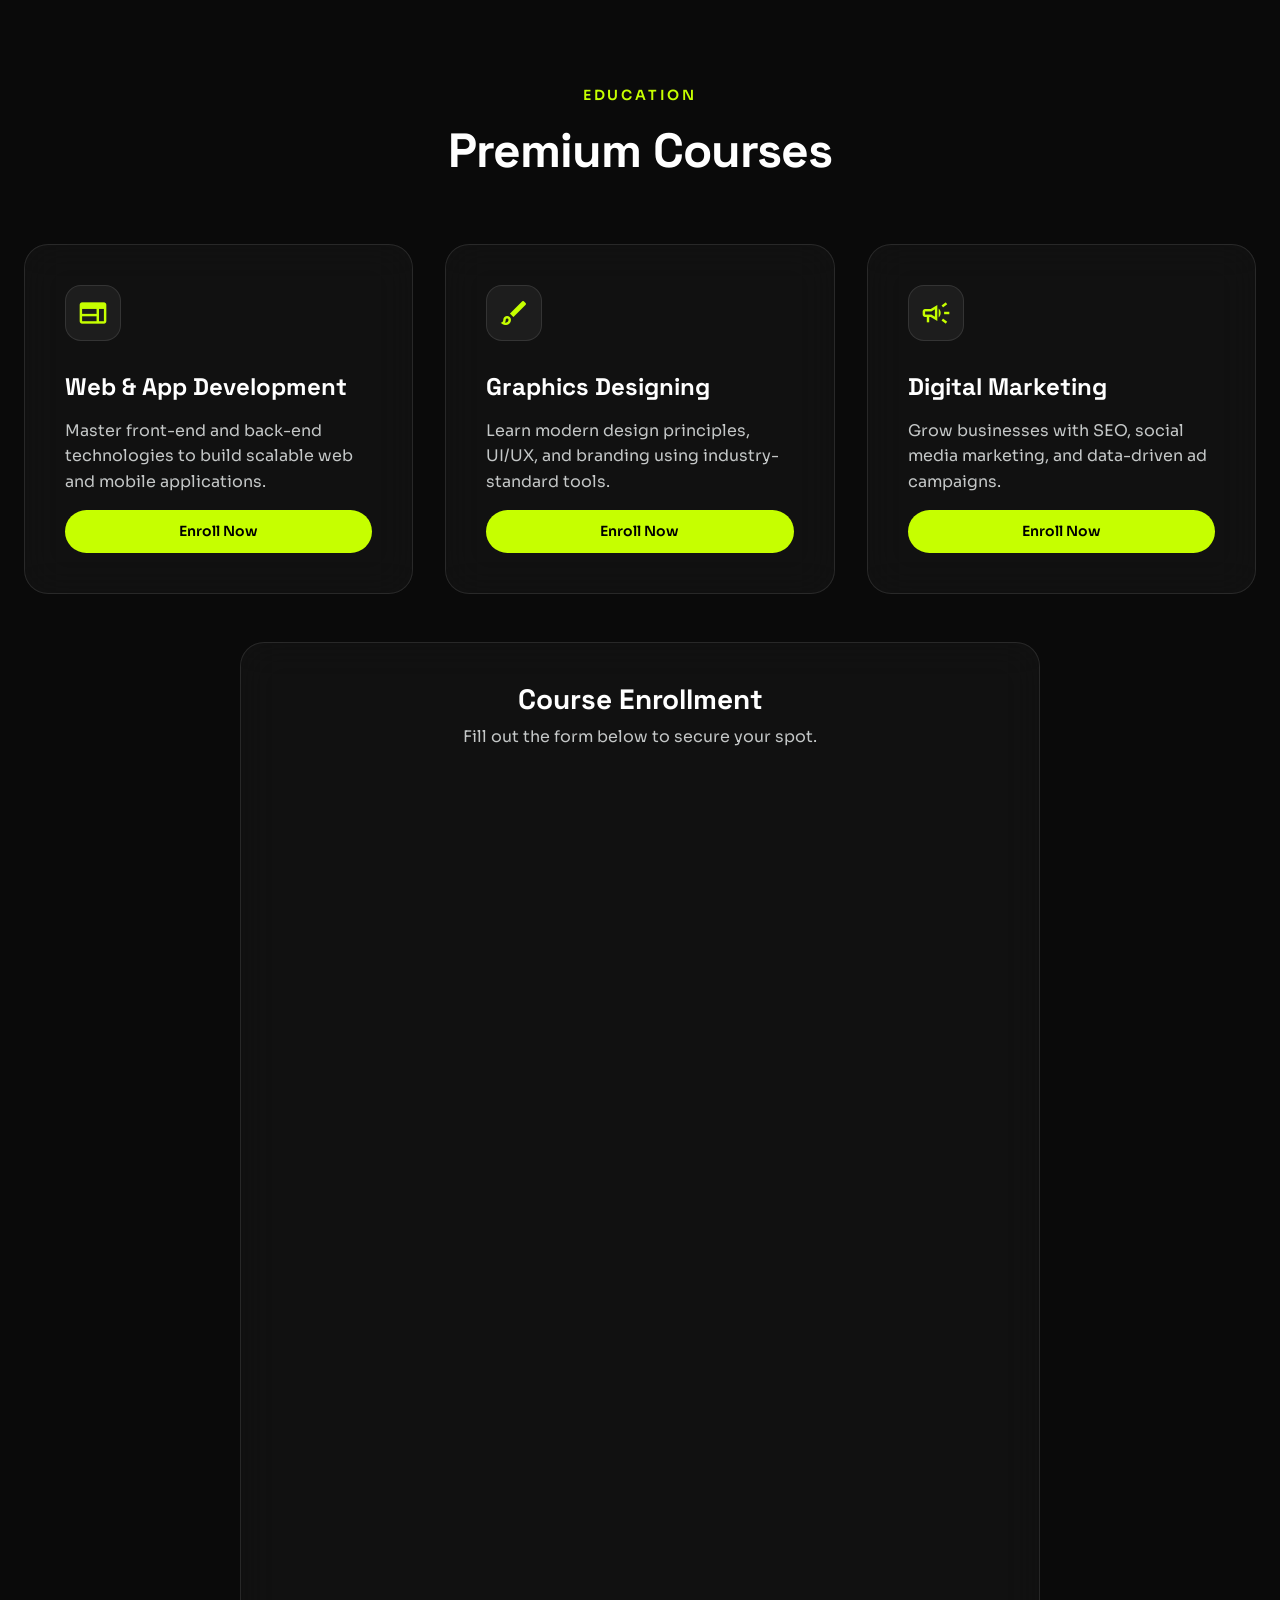
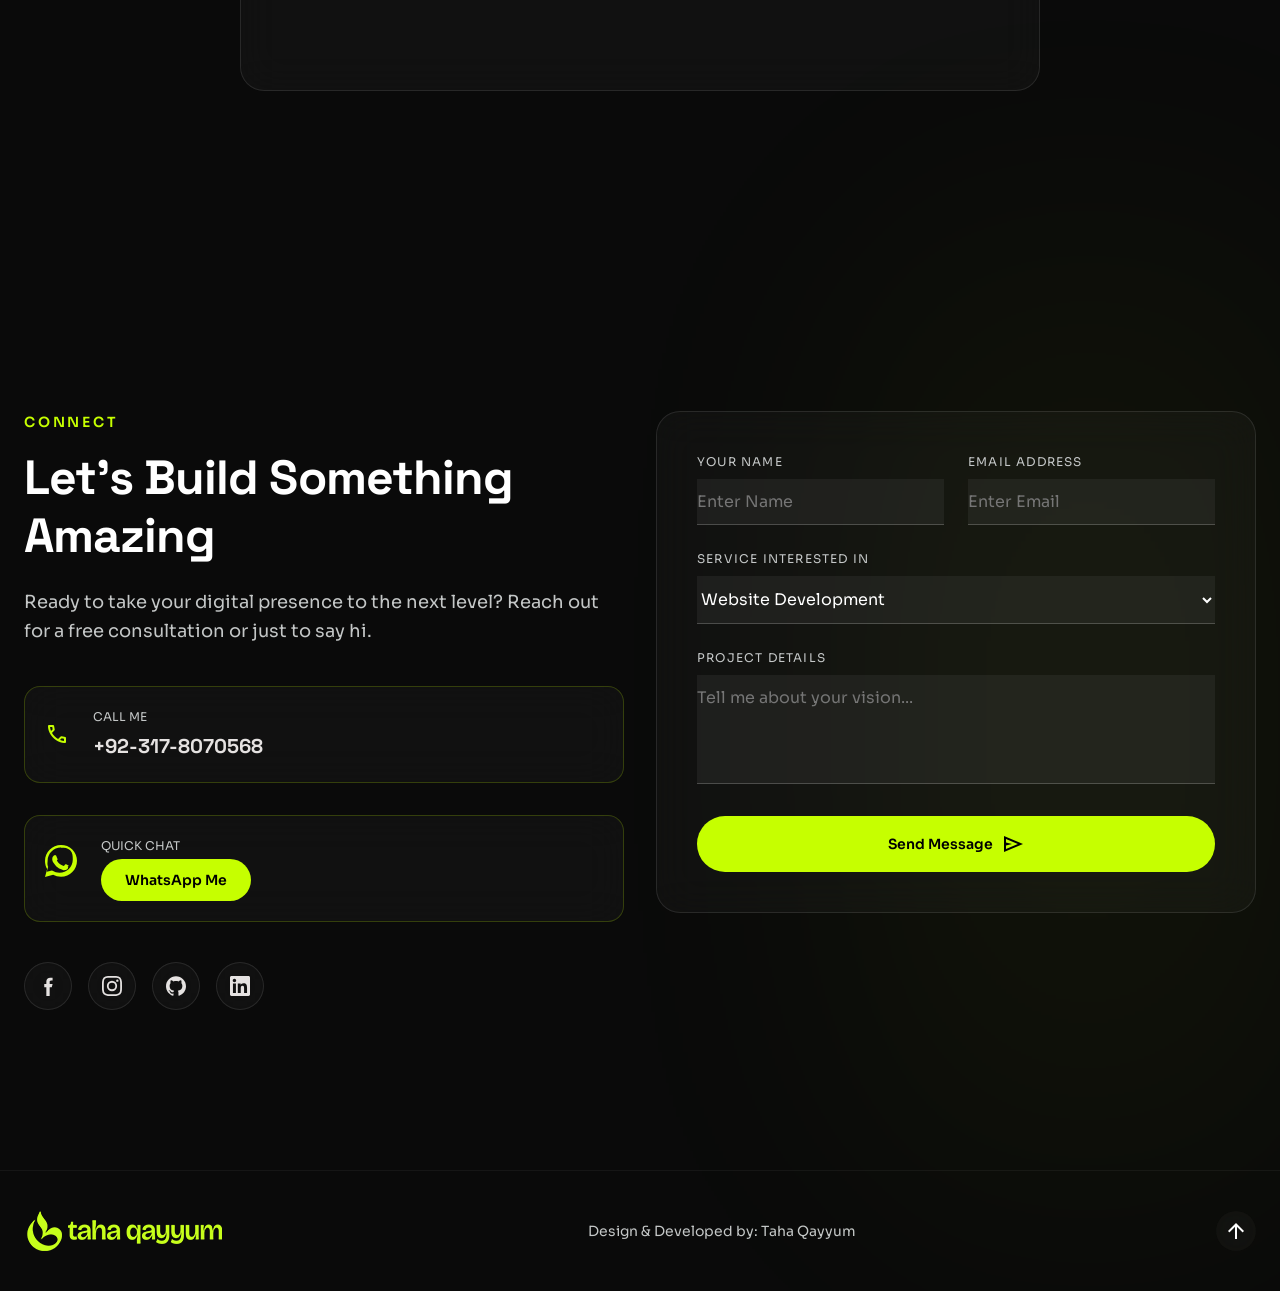
==== commit 9f4c60f4: "Replace contact button text with icon" ====
--- a/index.html
+++ b/index.html
@@ -4,7 +4,7 @@
 <head>
     <meta charset="UTF-8">
     <meta name="viewport" content="width=device-width, initial-scale=1.0">
-    <title>Taha Qayyum | WordPress Developer & UI Designer</title>
+    <title>Taha Qayyum | Developer & Entrepreneur </title>
 
     <!-- SEO Meta Tags -->
     <meta name="description"
@@ -55,7 +55,7 @@
                     <li><a href="#contact" class="nav-link">Contact</a></li>
                 </ul>
             </nav>
-            <a href="#contact" class="btn btn-primary btn-sm hidden-mobile">+92-317-8070568</a>
+            <a href="#contact" class="btn btn-primary btn-sm hidden-mobile"><span class="material-symbols-outlined icon">0317-8070568</span></a>
             <button class="mobile-menu-btn">
                 <span class="material-symbols-outlined">menu</span>
             </button>
@@ -495,4 +495,4 @@
 
 </body>
 
-</html>+</html>
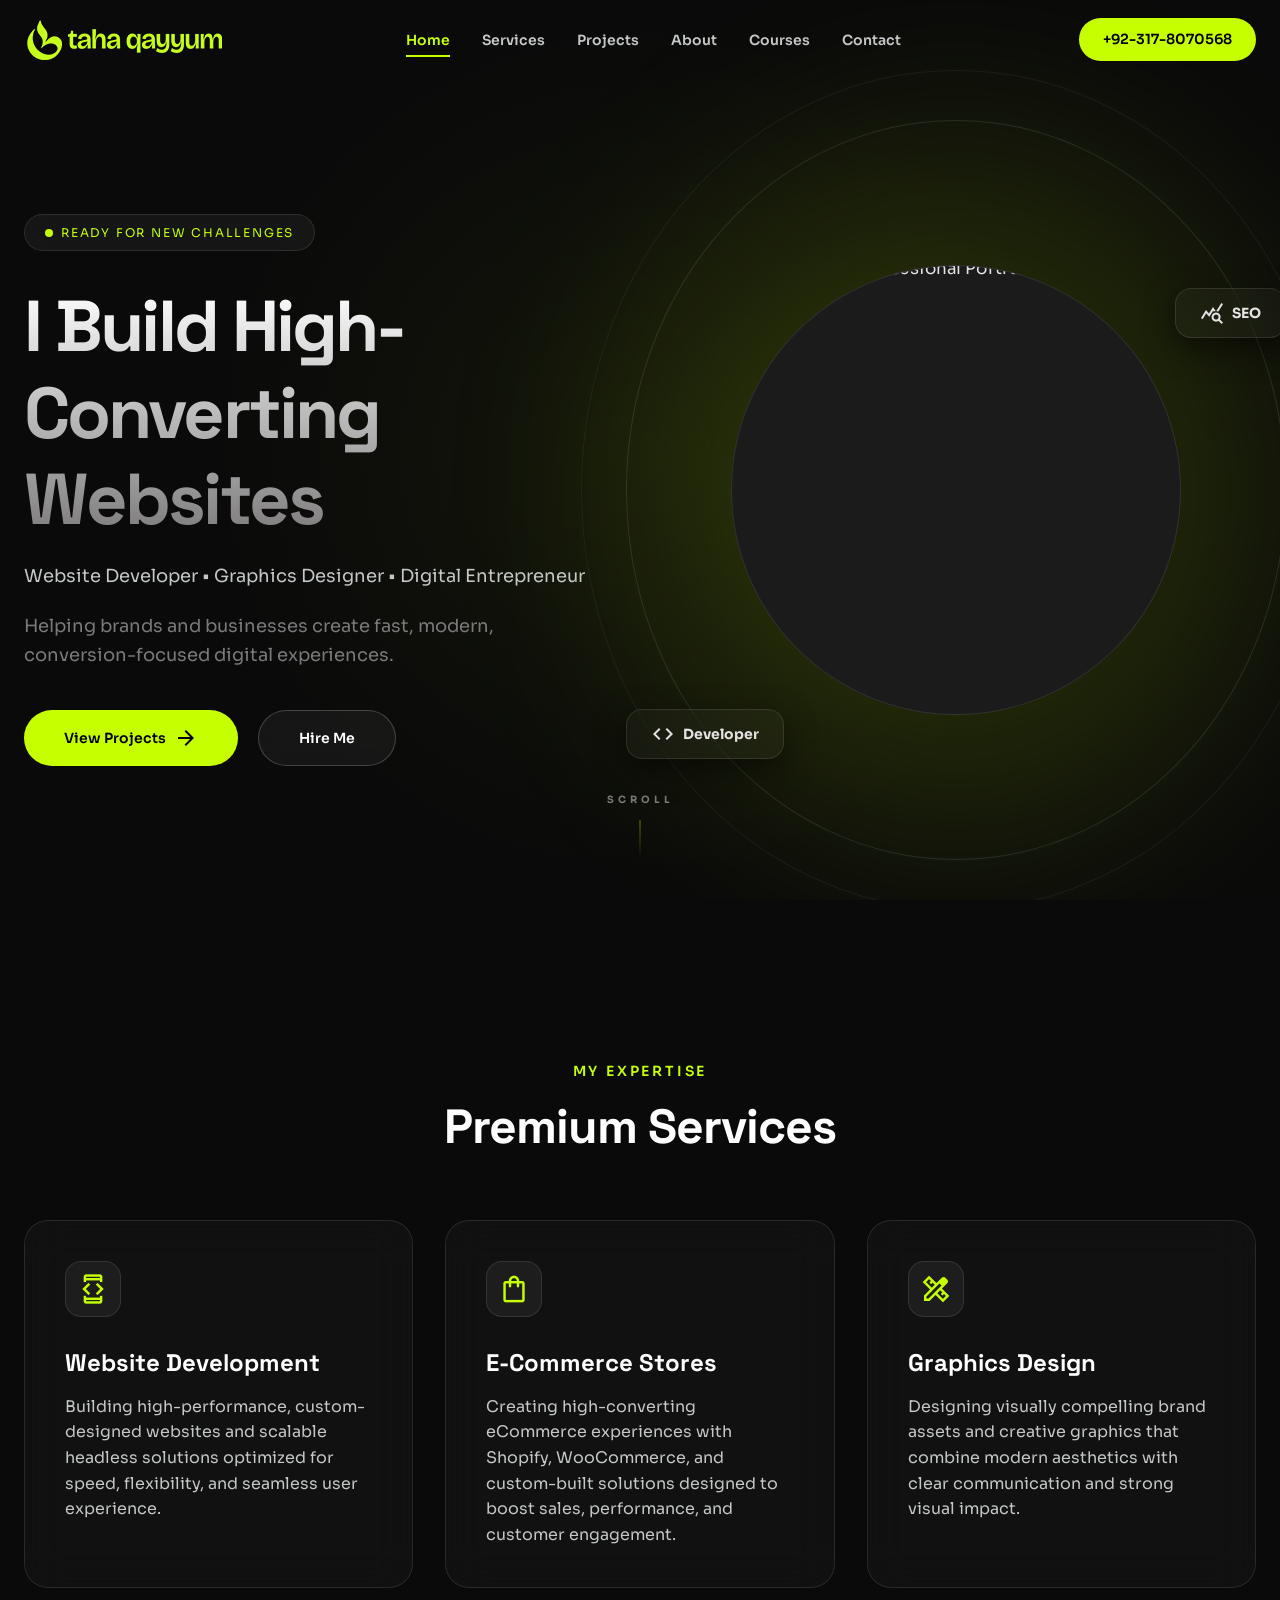
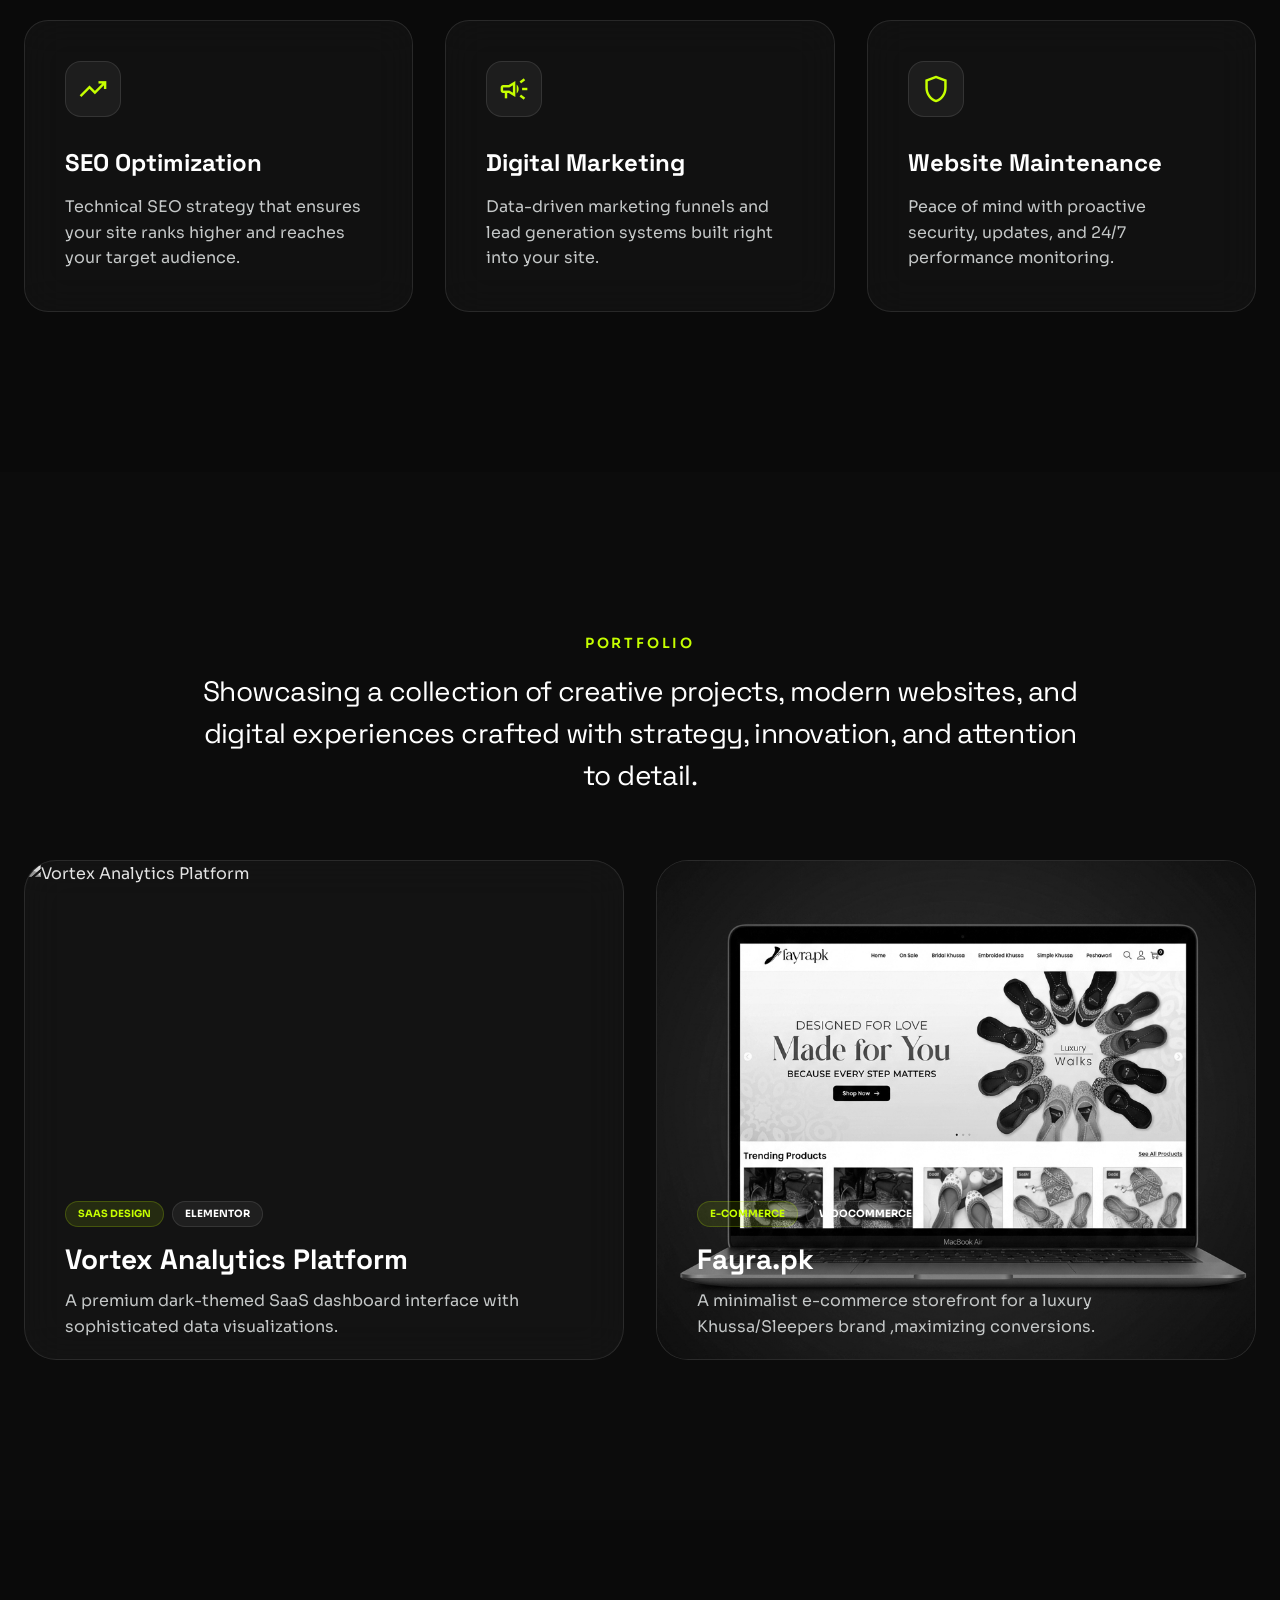
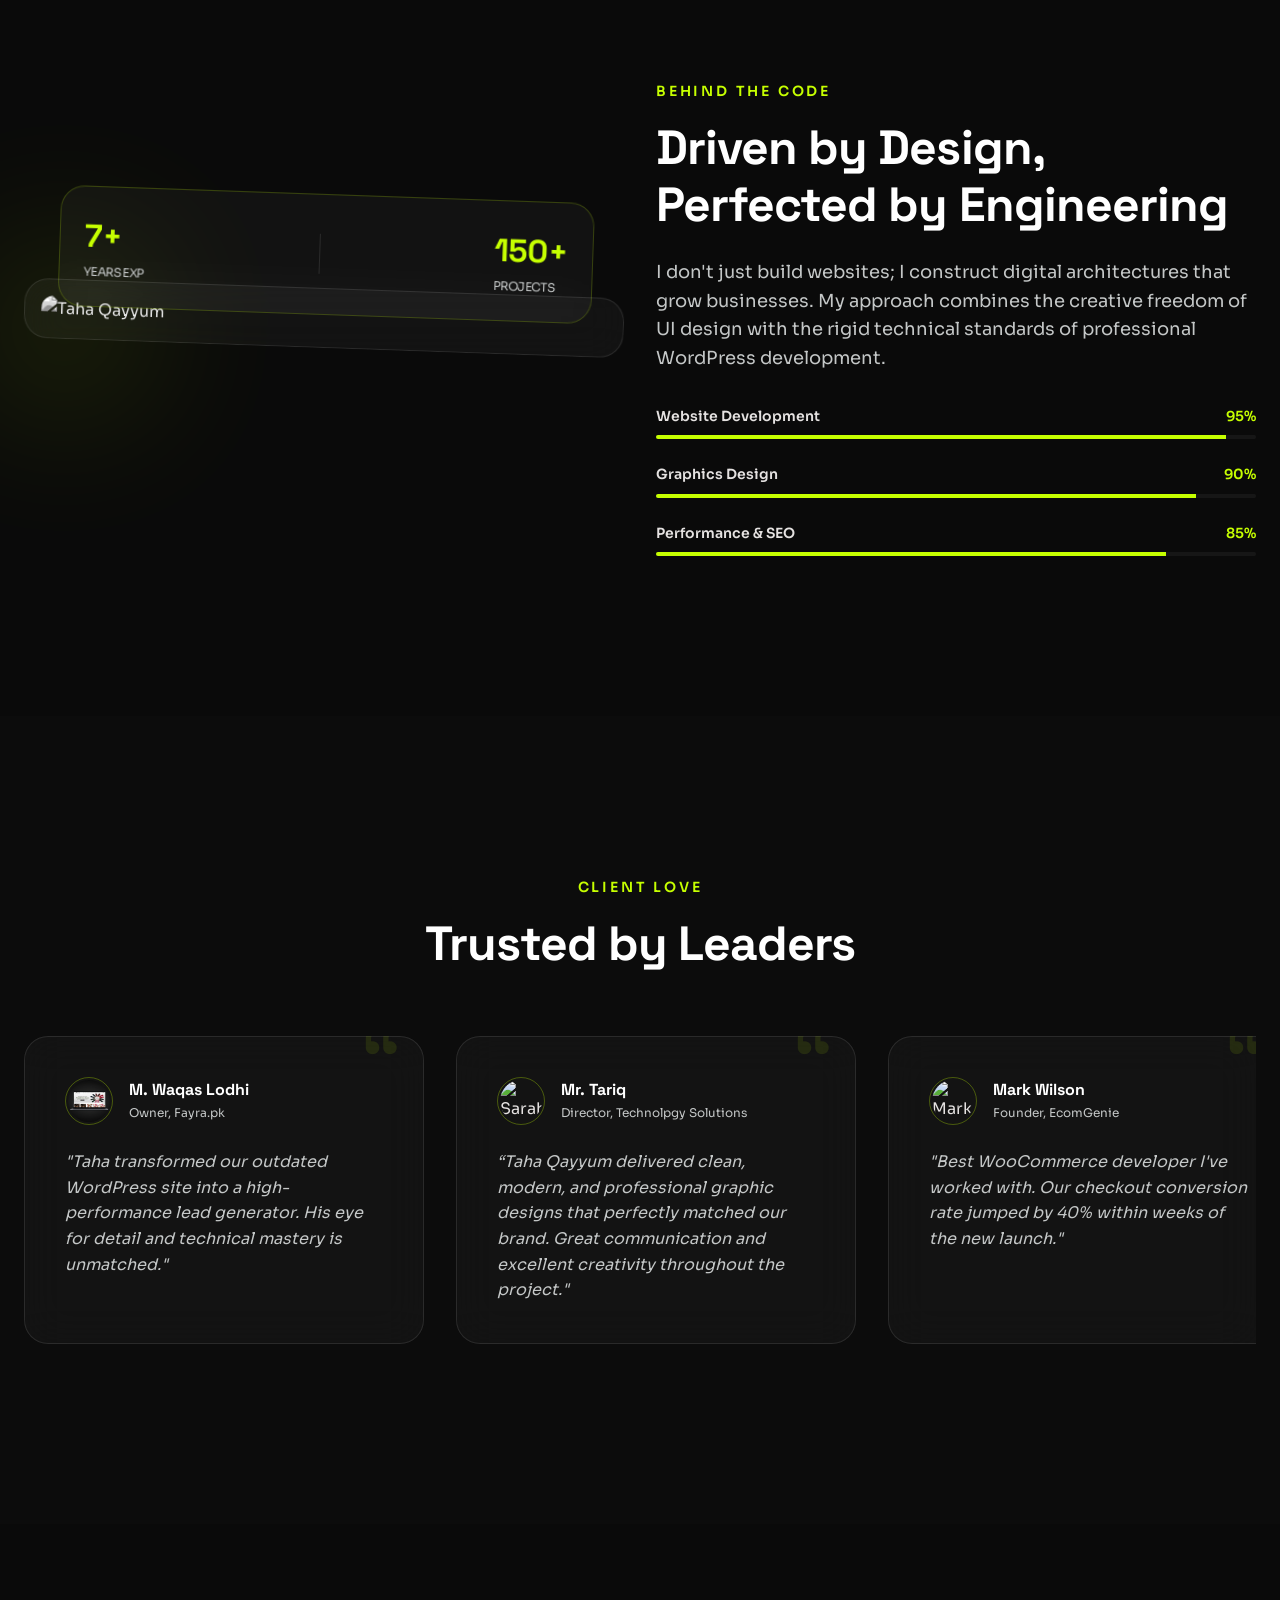
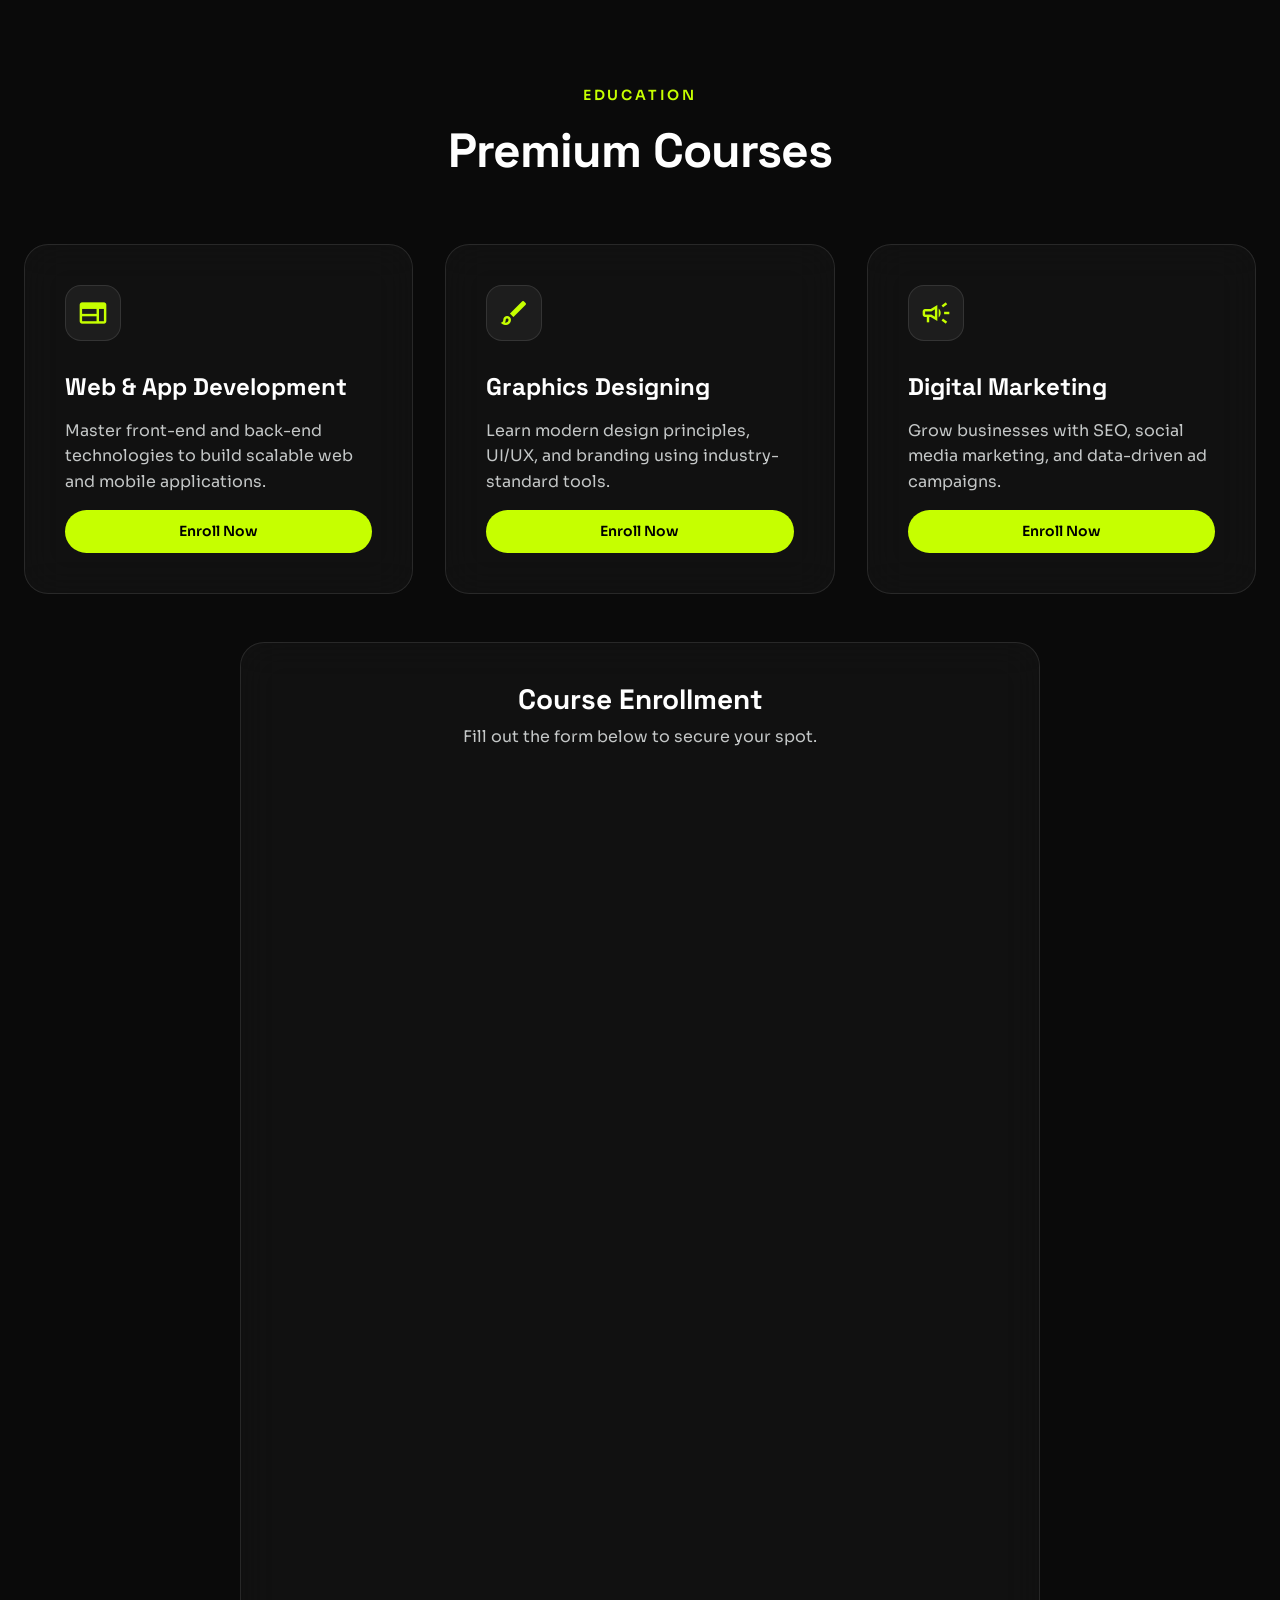
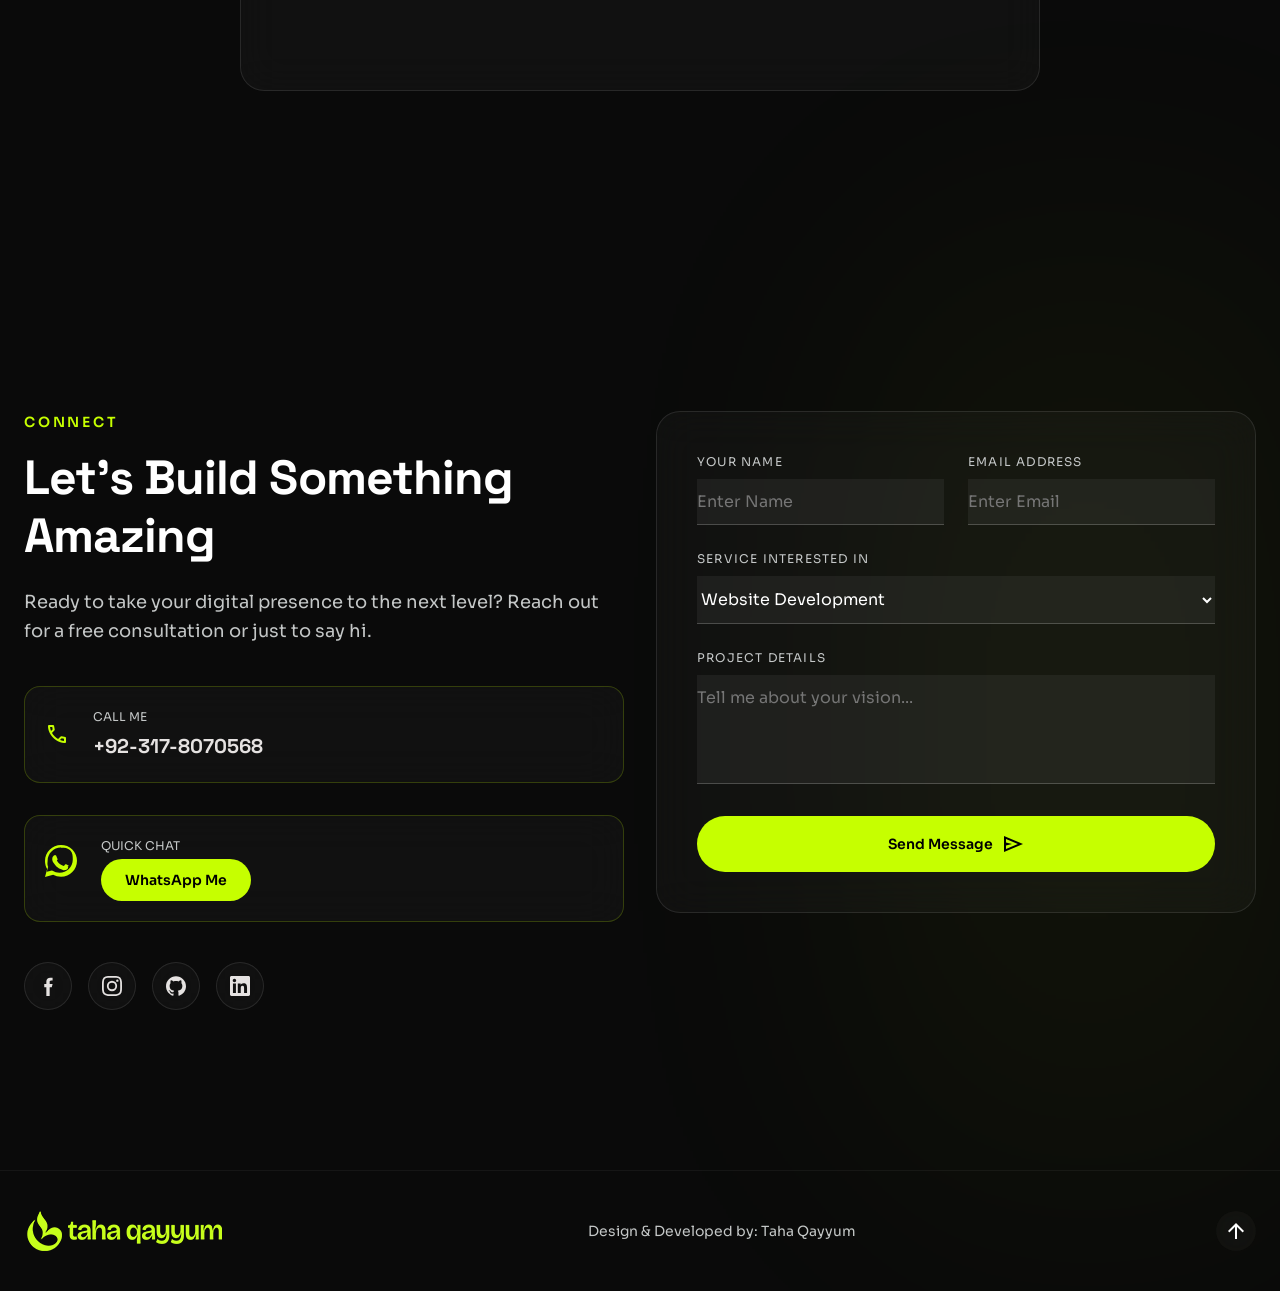
==== commit 3bf7fa77: "Update contact phone number in index.html" ====
--- a/index.html
+++ b/index.html
@@ -55,7 +55,7 @@
                     <li><a href="#contact" class="nav-link">Contact</a></li>
                 </ul>
             </nav>
-            <a href="#contact" class="btn btn-primary btn-sm hidden-mobile"><span class="material-symbols-outlined icon">0317-8070568</span></a>
+            <a href="#contact" class="btn btn-primary btn-sm hidden-mobile">+92-317-8070568</a>
             <button class="mobile-menu-btn">
                 <span class="material-symbols-outlined">menu</span>
             </button>
